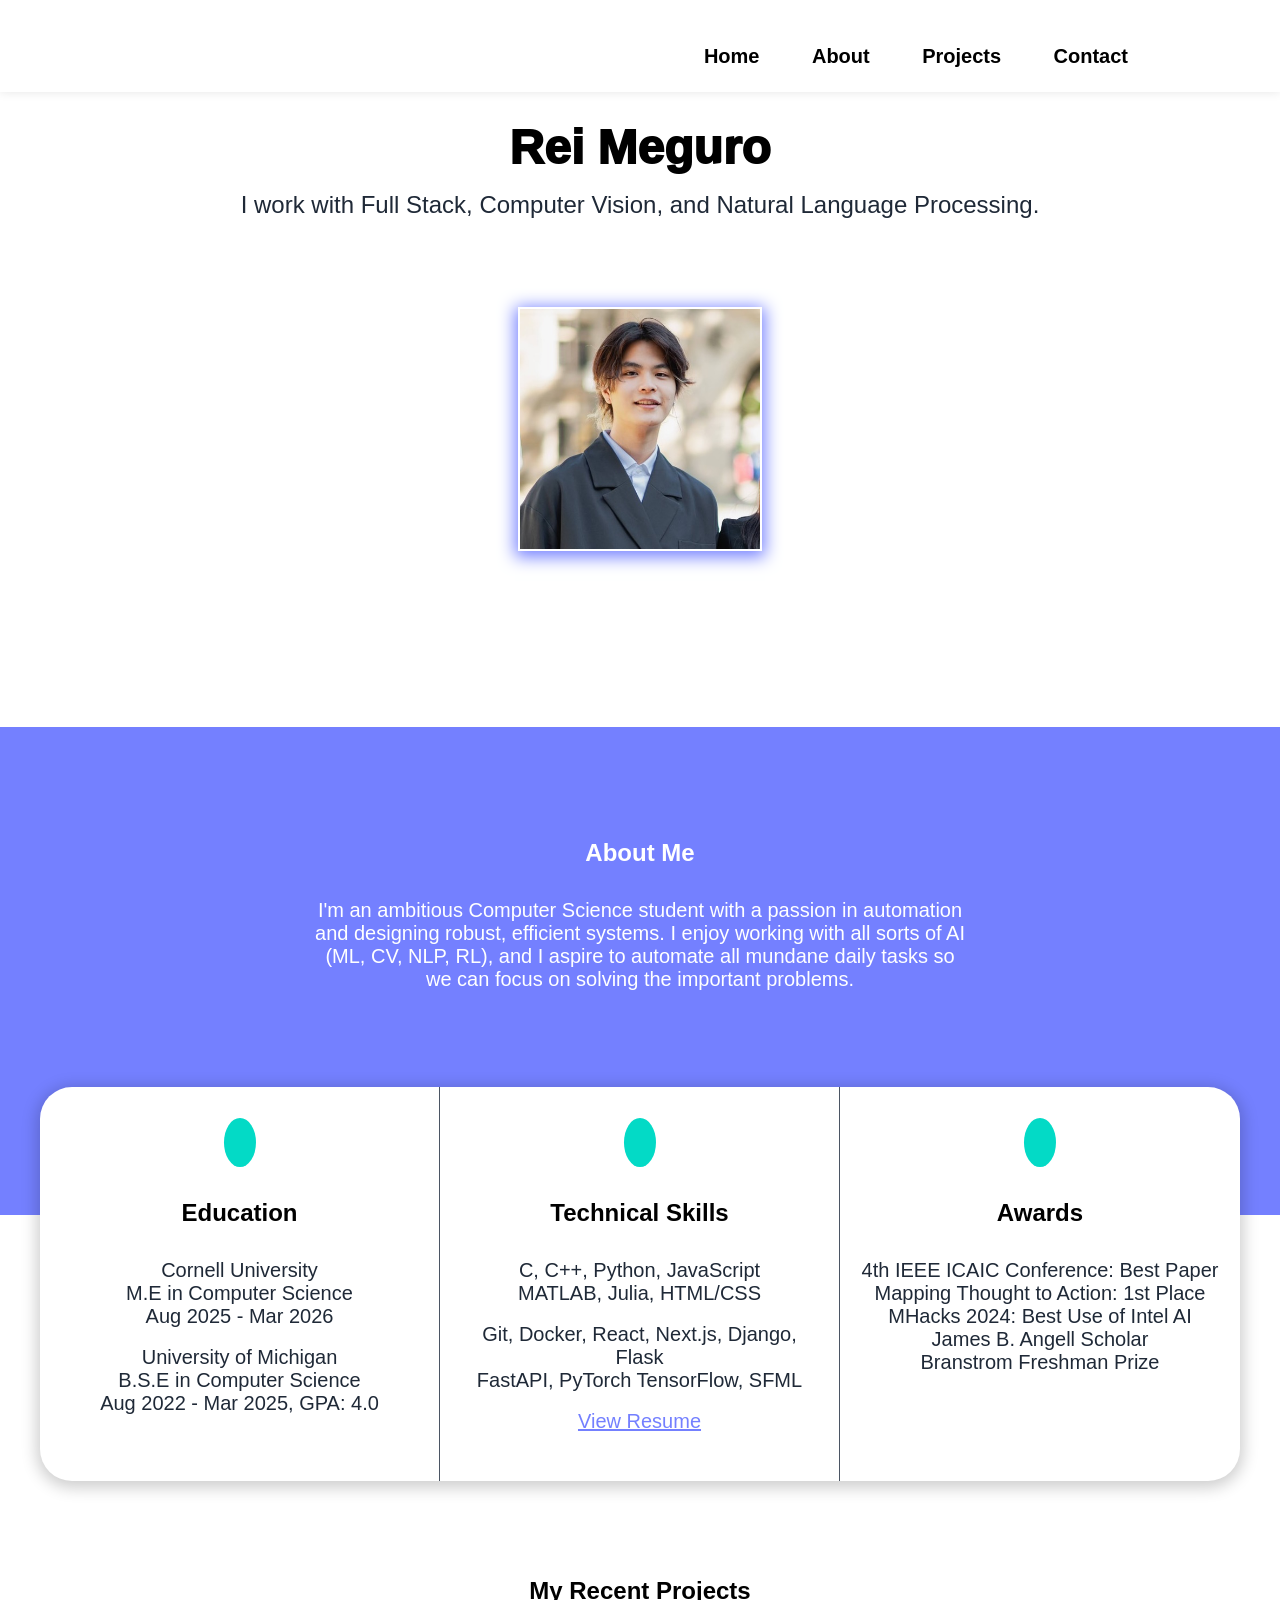
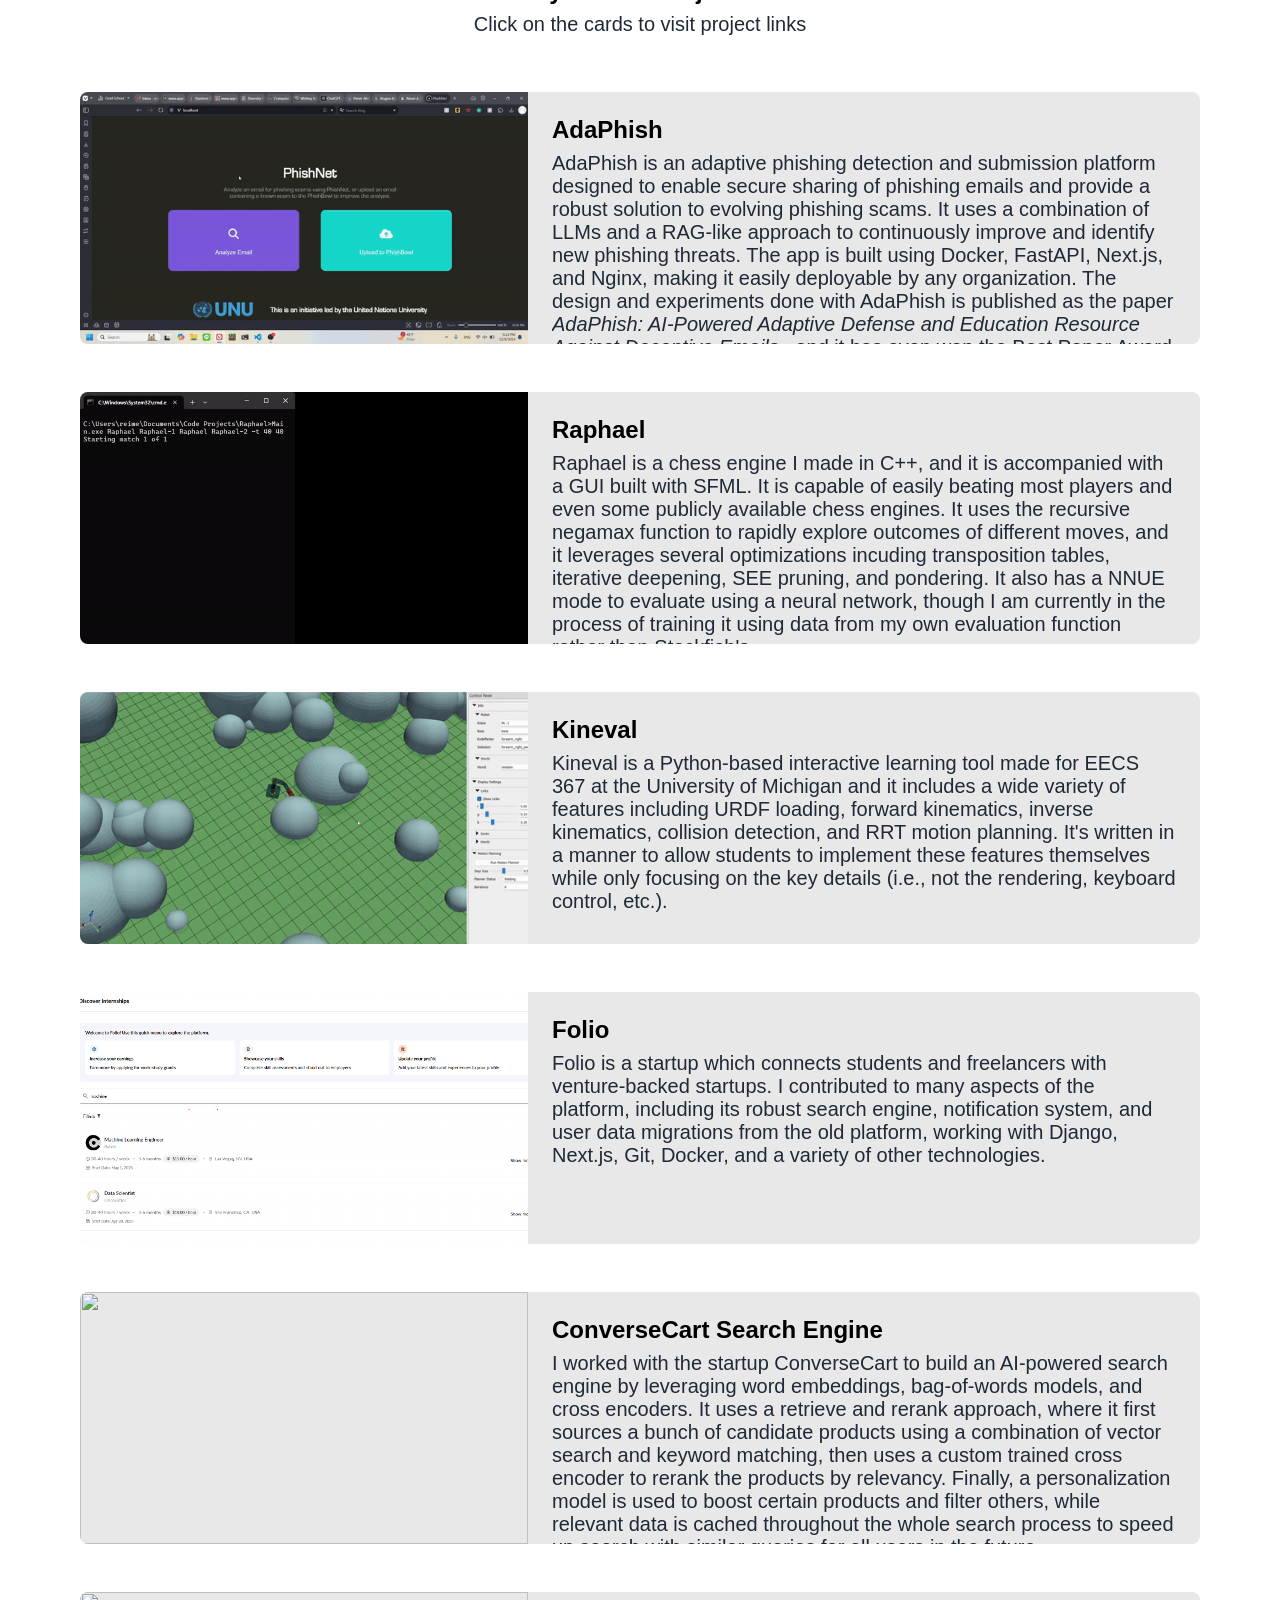
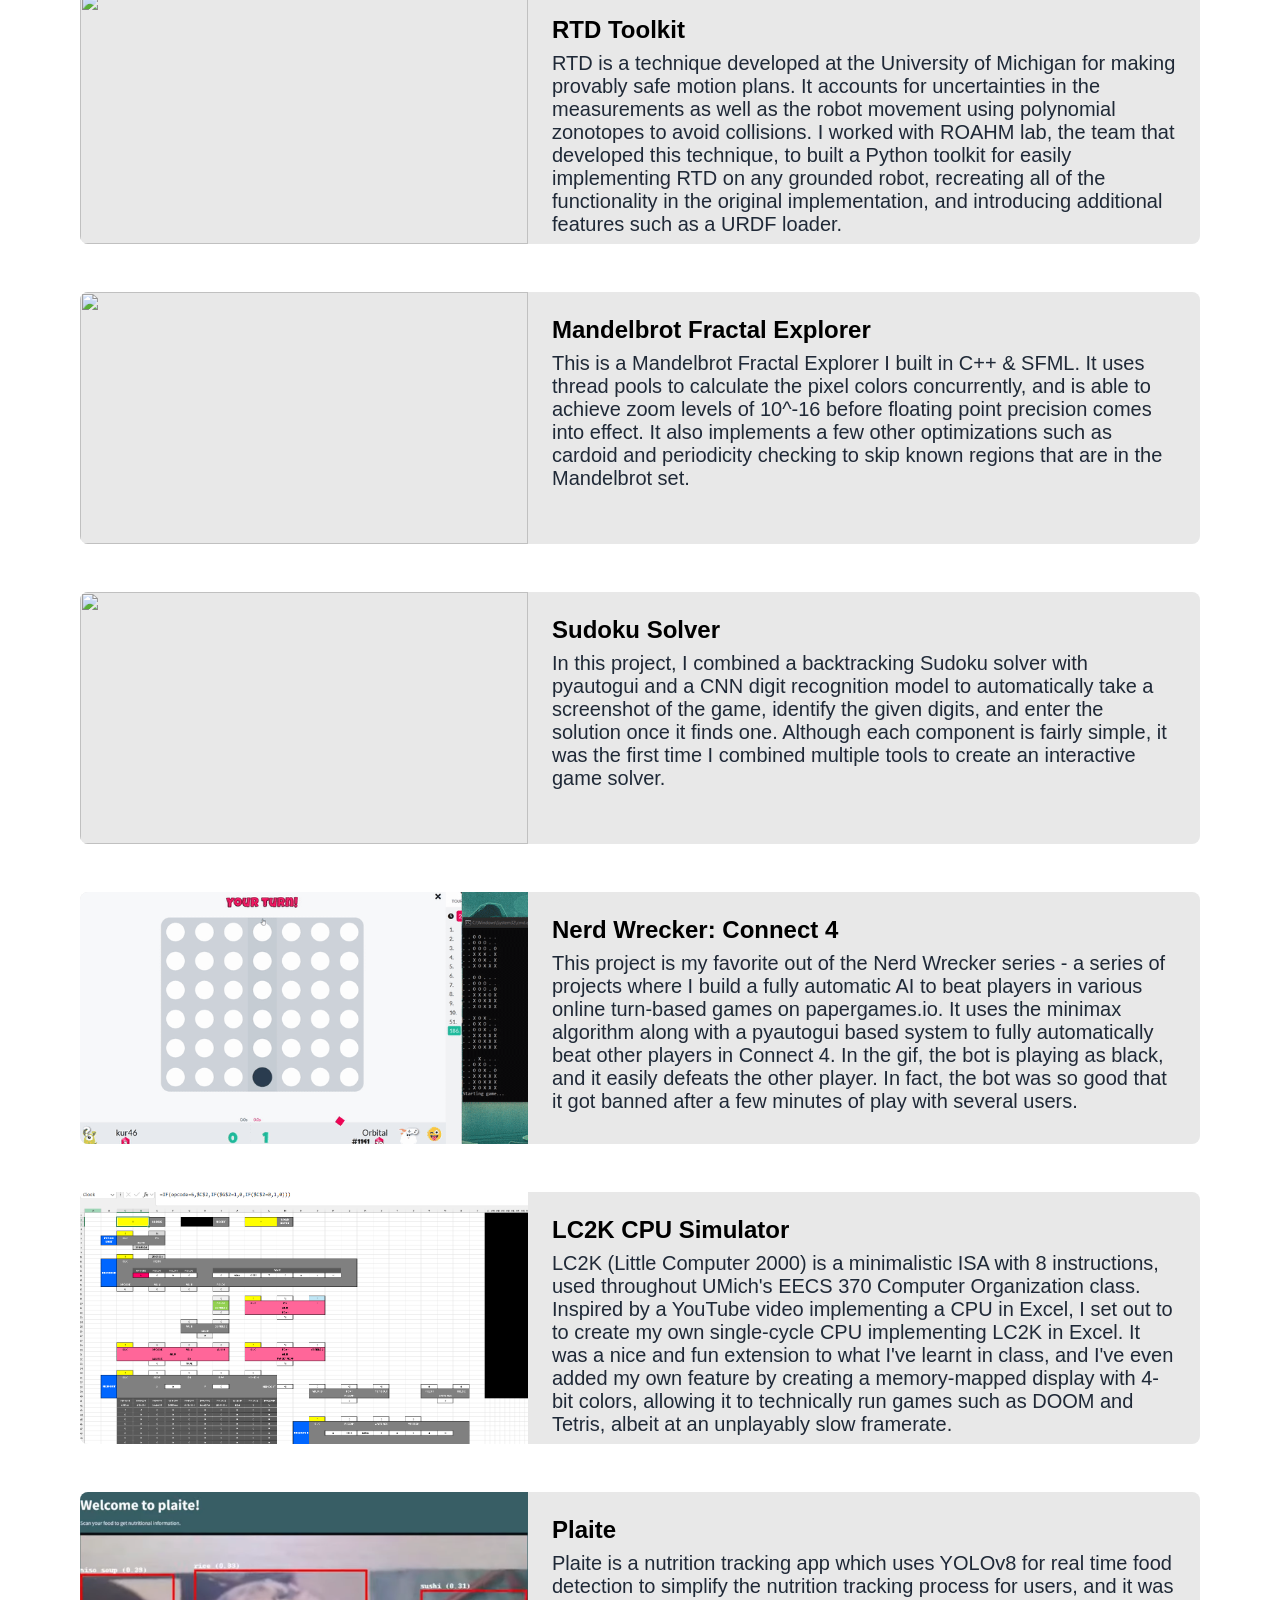
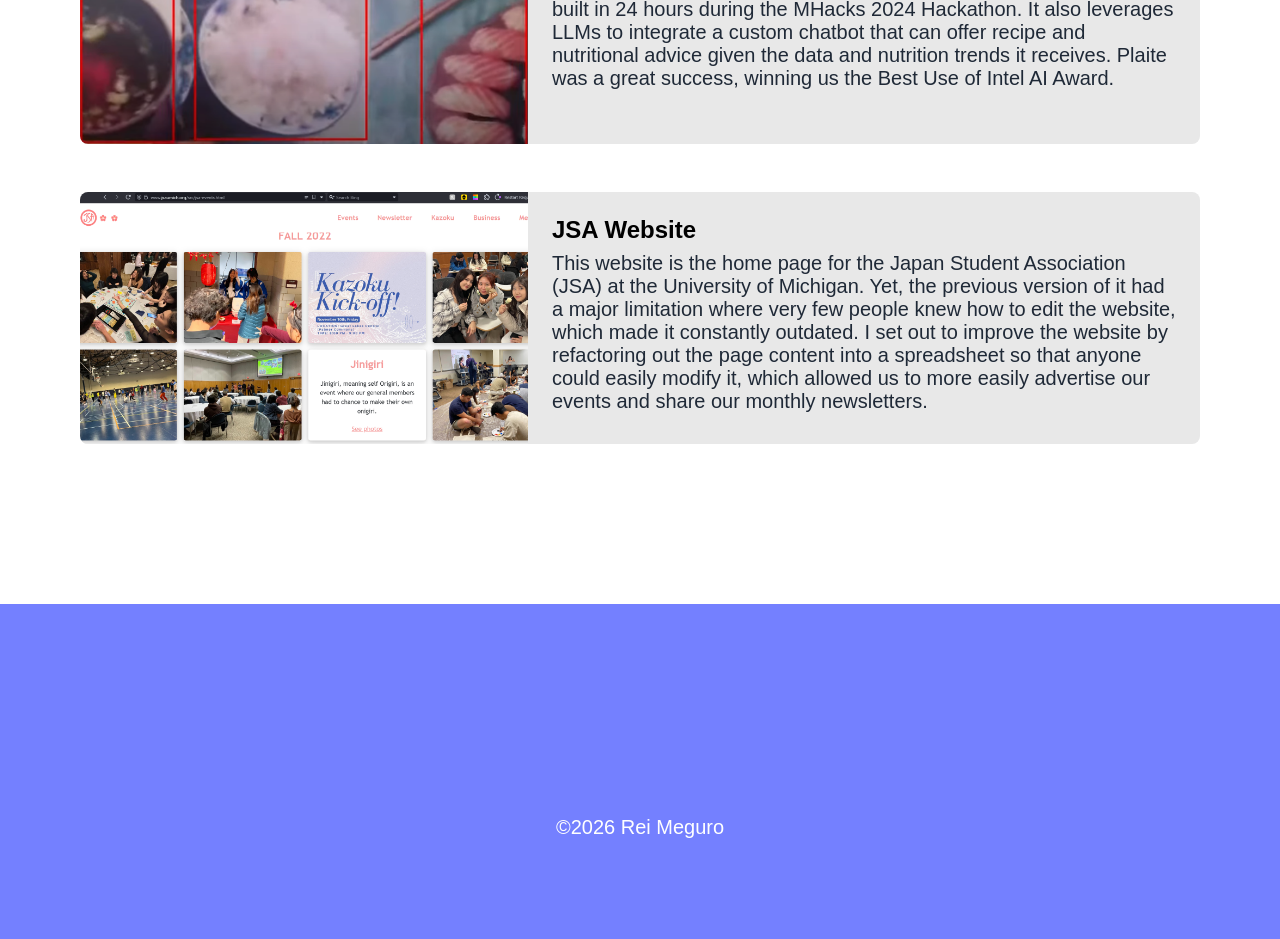
==== index.html @ ffd171a6 "feat: sudoku & connect4" ====
<!DOCTYPE html>
<html>
    <head>
        <title>Rei Meguro</title>
        <link rel="stylesheet" href="index.css" />
        <script src="index.js"></script>
        <script src="https://kit.fontawesome.com/02b877242b.js" crossorigin="anonymous"></script>

        <meta charset="UTF-8" />
        <meta name="author" content="Rei Meguro" />
        <meta name="viewport" content="width=device-width, initial-scale=1.0" />
    </head>

    <body onload="onLoad();">
        <!--Navbar-->
        <nav class="navbar bg-base">
            <!--Light/Dark toggle-->
            <a id="mode-toggle" class="text-size-3 text-strong toggle"><i class="fa-solid"></i></a>
            <!--Mobile only burger-->
            <input type="checkbox" id="burger" class="burger text-size-2" />
            <label for="burger" class="burger"><i class="fa-solid fa-bars text-size-2 text-strong"></i></label>
            <!--Navigation links-->
            <div class="break"></div>
            <div class="navs bg-base">
                <a href="#home" class="text-size-3 text-strong text-weight-3">Home</a>
                <a href="#about" class="text-size-3 text-strong text-weight-3">About</a>
                <a href="#projects" class="text-size-3 text-strong text-weight-3">Projects</a>
                <a href="#contact" class="text-size-3 text-strong text-weight-3">Contact</a>
            </div>
        </nav>

        <!--Top-->
        <section class="top" id="home">
            <p class="text-size-1 text-weight-1 text-strong">Rei Meguro</p>
            <p class="text-size-2 text-base">
                I work with Full Stack, Computer Vision, and Natural Language Processing.
            </p>
            <img class="prof-img" src="./images/profile.jpg" />
        </section>

        <!--Description-->
        <section class="desc bg-primary" id="about">
            <!--Description Box-->
            <div class="desc-box">
                <p class="fadein text-size-2 text-weight-2 text-white">About Me</p>
                <p class="fadein text-size-3 text-white">
                    I'm an ambitious Computer Science student with a passion in automation and designing robust,
                    efficient systems. I enjoy working with all sorts of AI (ML, CV, NLP, RL), and I aspire to automate
                    all mundane daily tasks so we can focus on solving the important problems.
                </p>
            </div>
        </section>

        <!--Overview-->
        <section class="overview">
            <!--Overview Box-->
            <div class="overview-box bg-base">
                <!--Education-->
                <div class="overview-section">
                    <i class="fa-solid fa-graduation-cap icon text-black"></i>
                    <p class="fadein text-size-2 text-weight-2 text-strong">Education</p>

                    <p class="fadein text-size-3 text-base">Cornell University</p>
                    <p class="fadein text-size-3 text-base">M.E in Computer Science</p>
                    <p class="fadein text-size-3 text-base">Aug 2025 - Mar 2026</p>
                    <br />

                    <p class="fadein text-size-3 text-base">University of Michigan</p>
                    <p class="fadein text-size-3 text-base">B.S.E in Computer Science</p>
                    <p class="fadein text-size-3 text-base">Aug 2022 - Mar 2025, GPA: 4.0</p>
                </div>
                <!--Technical Skills-->
                <div class="overview-section">
                    <i class="fa-solid fa-code icon text-black"></i>
                    <p class="fadein text-size-2 text-weight-2 text-strong">Technical Skills</p>

                    <p class="fadein text-size-3 text-base">C, C++, Python, JavaScript</p>
                    <p class="fadein text-size-3 text-base">MATLAB, Julia, HTML/CSS</p>
                    <br />

                    <p class="fadein text-size-3 text-base">Git, Docker, React, Next.js, Django, Flask</p>
                    <p class="fadein text-size-3 text-base">FastAPI, PyTorch TensorFlow, SFML</p>
                    <br />

                    <a
                        class="fadein text-size-3 text-primary"
                        href="https://drive.google.com/file/d/1p47pE7m2erPPB6gB4FLqeXYVdaX50MSI/view?usp=sharing"
                        target="_blank"
                        >View Resume</a
                    >
                </div>
                <!--Experiences-->
                <div class="overview-section">
                    <i class="fa-solid fa-award icon text-black"></i>
                    <p class="fadein text-size-2 text-weight-2 text-strong">Awards</p>

                    <p class="fadein text-size-3 text-base">4th IEEE ICAIC Conference: Best Paper</p>
                    <p class="fadein text-size-3 text-base">Mapping Thought to Action: 1st Place</p>
                    <p class="fadein text-size-3 text-base">MHacks 2024: Best Use of Intel AI</p>
                    <p class="fadein text-size-3 text-base">James B. Angell Scholar</p>
                    <p class="fadein text-size-3 text-base">Branstrom Freshman Prize</p>
                </div>
            </div>
        </section>

        <!--Projects-->
        <section class="projects" id="projects">
            <p class="fadein text-size-2 text-weight-2 text-strong">My Recent Projects</p>
            <p class="fadein text-size-3 text-base">Click on the cards to visit project links</p>

            <!--Project Cards-->
            <div class="cards">
                <!--AdaPhish-->
                <a class="card" href="https://github.com/Orbital-Web/PhishBowl" target="_blank">
                    <img class="card-img" src="./images/UNU.gif" />
                    <div class="card-text">
                        <p class="text-size-2 text-weight-2 text-strong">AdaPhish</p>
                        <p class="text-size-3 text-base">
                            AdaPhish is an adaptive phishing detection and submission platform designed to enable secure
                            sharing of phishing emails and provide a robust solution to evolving phishing scams. It uses
                            a combination of LLMs and a RAG-like approach to continuously improve and identify new
                            phishing threats. The app is built using Docker, FastAPI, Next.js, and Nginx, making it
                            easily deployable by any organization. The design and experiments done with AdaPhish is
                            published as the paper
                            <i>AdaPhish: AI-Powered Adaptive Defense and Education Resource Against Deceptive Emails </i
                            >, and it has even won the Best Paper Award at the 4th IEEE ICAIC Conference.
                        </p>
                    </div>
                </a>

                <!--Raphael-->
                <a class="card" href="https://github.com/Orbital-Web/Raphael" target="_blank">
                    <img class="card-img" src="./images/Raphael.gif" />
                    <div class="card-text">
                        <p class="text-size-2 text-weight-2 text-strong">Raphael</p>
                        <p class="text-size-3 text-base">
                            Raphael is a chess engine I made in C++, and it is accompanied with a GUI built with SFML.
                            It is capable of easily beating most players and even some publicly available chess engines.
                            It uses the recursive negamax function to rapidly explore outcomes of different moves, and
                            it leverages several optimizations incuding transposition tables, iterative deepening, SEE
                            pruning, and pondering. It also has a NNUE mode to evaluate using a neural network, though I
                            am currently in the process of training it using data from my own evaluation function rather
                            than Stockfish's.
                        </p>
                    </div>
                </a>

                <!--Kineval-->
                <a class="card" href="https://github.com/Orbital-Web/autorob" target="_blank">
                    <img class="card-img" src="./images/Kineval.gif" />
                    <div class="card-text">
                        <p class="text-size-2 text-weight-2 text-strong">Kineval</p>
                        <p class="text-size-3 text-base">
                            Kineval is a Python-based interactive learning tool made for EECS 367 at the University of
                            Michigan and it includes a wide variety of features including URDF loading, forward
                            kinematics, inverse kinematics, collision detection, and RRT motion planning. It's written
                            in a manner to allow students to implement these features themselves while only focusing on
                            the key details (i.e., not the rendering, keyboard control, etc.).
                        </p>
                    </div>
                </a>

                <!--Folio-->
                <a class="card" href="https://www.folio.works" target="_blank">
                    <img class="card-img" src="./images/Folio.png" />
                    <div class="card-text">
                        <p class="text-size-2 text-weight-2 text-strong">Folio</p>
                        <p class="text-size-3 text-base">
                            Folio is a startup which connects students and freelancers with venture-backed startups. I
                            contributed to many aspects of the platform, including its robust search engine,
                            notification system, and user data migrations from the old platform, working with Django,
                            Next.js, Git, Docker, and a variety of other technologies.
                        </p>
                    </div>
                </a>

                <!--ConverseCart-->
                <a class="card" href="https://convosearch.com" target="_blank">
                    <img class="card-img" src="./images/Converse-Cart.gif" />
                    <div class="card-text">
                        <p class="text-size-2 text-weight-2 text-strong">ConverseCart Search Engine</p>
                        <p class="text-size-3 text-base">
                            I worked with the startup ConverseCart to build an AI-powered search engine by leveraging
                            word embeddings, bag-of-words models, and cross encoders. It uses a retrieve and rerank
                            approach, where it first sources a bunch of candidate products using a combination of vector
                            search and keyword matching, then uses a custom trained cross encoder to rerank the products
                            by relevancy. Finally, a personalization model is used to boost certain products and filter
                            others, while relevant data is cached throughout the whole search process to speed up search
                            with similar queries for all users in the future.
                        </p>
                    </div>
                </a>

                <!--RTD-->
                <a class="card" href="https://github.com/roahmlab/rtd-code-python" target="_blank">
                    <img class="card-img" src="./images/rtd.gif" />
                    <div class="card-text">
                        <p class="text-size-2 text-weight-2 text-strong">RTD Toolkit</p>
                        <p class="text-size-3 text-base">
                            RTD is a technique developed at the University of Michigan for making provably safe motion
                            plans. It accounts for uncertainties in the measurements as well as the robot movement using
                            polynomial zonotopes to avoid collisions. I worked with ROAHM lab, the team that developed
                            this technique, to built a Python toolkit for easily implementing RTD on any grounded robot,
                            recreating all of the functionality in the original implementation, and introducing
                            additional features such as a URDF loader.
                        </p>
                    </div>
                </a>

                <!--TODO: OwlViT -->
                <!--TODO: OS projects -->
                <!--TODO: FaceRec -->

                <!--Mandelbrot-->
                <a class="card" href="https://github.com/Orbital-Web/MandelbrotExplorer" target="_blank">
                    <img class="card-img" src="./images/Mandelbrot.gif" />
                    <div class="card-text">
                        <p class="text-size-2 text-weight-2 text-strong">Mandelbrot Fractal Explorer</p>
                        <p class="text-size-3 text-base">
                            This is a Mandelbrot Fractal Explorer I built in C++ & SFML. It uses thread pools to
                            calculate the pixel colors concurrently, and is able to achieve zoom levels of 10^-16 before
                            floating point precision comes into effect. It also implements a few other optimizations
                            such as cardoid and periodicity checking to skip known regions that are in the Mandelbrot
                            set.
                        </p>
                    </div>
                </a>

                <!--Sudoku-->
                <div class="card" href="" target="_blank">
                    <img class="card-img" src="./images/sudoku.gif" />
                    <div class="card-text">
                        <p class="text-size-2 text-weight-2 text-strong">Sudoku Solver</p>
                        <p class="text-size-3 text-base">
                            In this project, I combined a backtracking Sudoku solver with pyautogui and a CNN digit
                            recognition model to automatically take a screenshot of the game, identify the given digits,
                            and enter the solution once it finds one. Although each component is fairly simple, it was
                            the first time I combined multiple tools to create an interactive game solver.
                        </p>
                    </div>
                </div>

                <!--Connect4-->
                <div class="card" href="" target="_blank">
                    <img class="card-img" src="./images/connect4.gif" />
                    <div class="card-text">
                        <p class="text-size-2 text-weight-2 text-strong">Nerd Wrecker: Connect 4</p>
                        <p class="text-size-3 text-base">
                            This project is my favorite out of the Nerd Wrecker series - a series of projects where I
                            build a fully automatic AI to beat players in various online turn-based games on
                            papergames.io. It uses the minimax algorithm along with a pyautogui based system to fully
                            automatically beat other players in Connect 4. In the gif, the bot is playing as black, and
                            it easily defeats the other player. In fact, the bot was so good that it got banned after a
                            few minutes of play with several users.
                        </p>
                    </div>
                </div>

                <!--LC2K-->
                <div class="card" href="" target="_blank">
                    <img class="card-img" src="./images/LC2K.png" />
                    <div class="card-text">
                        <p class="text-size-2 text-weight-2 text-strong">LC2K CPU Simulator</p>
                        <p class="text-size-3 text-base">
                            LC2K (Little Computer 2000) is a minimalistic ISA with 8 instructions, used throughout
                            UMich's EECS 370 Computer Organization class. Inspired by a YouTube video implementing a CPU
                            in Excel, I set out to to create my own single-cycle CPU implementing LC2K in Excel. It was
                            a nice and fun extension to what I've learnt in class, and I've even added my own feature by
                            creating a memory-mapped display with 4-bit colors, allowing it to technically run games
                            such as DOOM and Tetris, albeit at an unplayably slow framerate.
                        </p>
                    </div>
                </div>

                <!--plaite-->
                <a class="card" href="https://devpost.com/software/plaite" target="_blank">
                    <img class="card-img" src="./images/plaite.png" />
                    <div class="card-text">
                        <p class="text-size-2 text-weight-2 text-strong">Plaite</p>
                        <p class="text-size-3 text-base">
                            Plaite is a nutrition tracking app which uses YOLOv8 for real time food detection to
                            simplify the nutrition tracking process for users, and it was built in 24 hours during the
                            MHacks 2024 Hackathon. It also leverages LLMs to integrate a custom chatbot that can offer
                            recipe and nutritional advice given the data and nutrition trends it receives. Plaite was a
                            great success, winning us the Best Use of Intel AI Award.
                        </p>
                    </div>
                </a>

                <!--JSA-->
                <a class="card" href="https://www.jsaumich.org/src/index.html" target="_blank">
                    <img class="card-img" src="./images/JSA.png" />
                    <div class="card-text">
                        <p class="text-size-2 text-weight-2 text-strong">JSA Website</p>
                        <p class="text-size-3 text-base">
                            This website is the home page for the Japan Student Association (JSA) at the University of
                            Michigan. Yet, the previous version of it had a major limitation where very few people knew
                            how to edit the website, which made it constantly outdated. I set out to improve the website
                            by refactoring out the page content into a spreadsheet so that anyone could easily modify
                            it, which allowed us to more easily advertise our events and share our monthly newsletters.
                        </p>
                    </div>
                </a>
            </div>
        </section>

        <!--Footer-->
        <section class="footer bg-primary" id="contact">
            <div class="contacts">
                <a href="mailto:rmeguro@umich.edu"><i class="fa-solid fa-square-envelope text-white"></i></a>
                <a href="https://github.com/Orbital-Web" target="_blank"
                    ><i class="fa-brands fa-square-github text-white"></i
                ></a>
                <a href="https://www.linkedin.com/in/rei-meguro/" target="_blank"
                    ><i class="fa-brands fa-linkedin text-white"></i
                ></a>
            </div>
            <p class="text-size-3 text-white" id="copyright">Copyright © Rei Meguro</p>
        </section>
    </body>
</html>
---- index.css ----
html {
    scroll-behavior: smooth;
}

/* Default to preferred color scheme or dark */
body {
    --primary: #7480FF;
    --secondary: #03DAC6;

    --base: #1D232A;
    --base-alt: #191E24;

    --elem-strong: #fff;
    --elem: #A6ADBB;
    --elem-weak: #4B5563;
}
@media (prefers-color-scheme: light) {
    body {
        --base: #fff;
        --base-alt: #E8E8E8;

        --elem-strong: #000;
        --elem: #1F2937;
        --elem-weak: #4B5563;
    }
}
/* JavaScript toggle override */
body[data-theme='dark'] {
    --base: #1D232A !important;
    --base-alt: #191E24 !important;

    --elem-strong: #fff !important;
    --elem: #A6ADBB !important;
    --elem-weak: #4B5563 !important;
}
body[data-theme='light'] {
    --base: #fff !important;
    --base-alt: #E8E8E8 !important;

    --elem-strong: #000 !important;
    --elem: #1F2937 !important;
    --elem-weak: #4B5563 !important;
}
body {
    margin: 0;
    background-color: var(--base);
    font-family: "eurostile", sans-serif;
}

::-webkit-scrollbar {width: 10px;}
::-webkit-scrollbar-track {background-color: var(--base-alt);}
::-webkit-scrollbar-thumb {background-color: #555;}
::-webkit-scrollbar-thumb:hover {background-color: #444;}



/* ----------------------------------- Templates ----------------------------------- */
.bg-base {background-color: var(--base);}
.bg-alt {background-color: var(--base-alt);}
.bg-primary {background-color: var(--primary);}
.bg-secondary {background-color: var(--secondary);}

.text-primary {color: var(--primary);}
.text-secondary {color: var(--secondary);}

.text-strong {color: var(--elem-strong);}
.text-base {color: var(--elem);}
.text-weak {color: var(--elem-weak);}

.text-white {color: #fff;}
.text-black {color: #000;}

.text-size-1 {font-size: 3.0rem;}
.text-size-2 {font-size: 1.5rem;}
.text-size-3 {font-size: 1.25rem;}
@media (max-aspect-ratio: 5/4) {
    /* Mobile */
    .text-size-1 {font-size: 2rem !important;}
    .text-size-2 {font-size: 1.25rem !important;}
    .text-size-3 {font-size: 1rem !important;}
}

.text-weight-1 {font-weight: 1000;}
.text-weight-2 {font-weight: 800;}
.text-weight-3 {font-weight: 600;}

@keyframes fade {
    from {opacity: 0;}
}
.fadein {
    animation: fade linear both !important;
    animation-timeline: view() !important;
    animation-range: 0vh 10vh !important;
}



/* ----------------------------------- Section Specific ----------------------------------- */
/* Navibar */
nav.navbar {
    display: flex;
    position: fixed;
    flex-flow: row nowrap;
    justify-content: flex-end;
    align-items: center;
    gap: 2rem;
    z-index: 5;
    inset: 0;
    box-shadow: 0 0 10px rgba(0, 0, 0, 0.1);
    padding: 2.25rem 0 1rem 0;
    width: 100vw;
    height: 2.5rem;
}
nav.navbar a.toggle {
    margin: 0 auto 0 8rem;
    border-radius: 0.5rem;
    padding: 0.5rem 0;
    width: calc(1rem + 1em);  /* perfectly square padding */
    text-align: center;
}
@keyframes toggle {
    from {
        transform: rotate(90deg);
        opacity: 0;
    }
}
nav.navbar a.toggle svg.fa-moon,
nav.navbar a.toggle svg.fa-sun {
    animation: toggle 0.1s ease-in 1;
}
nav.navbar input.burger,
nav.navbar label.burger {
    display: none;
}
nav.navbar .navs {
    margin-right: 8rem;
    user-select: none;
}
nav.navbar label.burger,
nav.navbar .navs a {
    cursor: pointer;
    border-radius: 0.5rem;
    padding: 0.5rem 1.5rem;
    text-decoration: none;
}
nav.navbar label.burger:hover,
nav.navbar .navs a:hover,
nav.navbar a.toggle:hover {
    transition: background 0.5s;
    background-color: var(--primary);
}
@media (max-aspect-ratio: 5/4) {
    /* Mobile */
    nav.navbar {
        flex-flow: row nowrap !important;
        justify-content: flex-start !important;
        align-items: flex-end !important;
        gap: 1.25rem !important;
    }
    nav.navbar a.toggle {
        display: inline !important;
        margin-left: 4rem;
    }
    nav.navbar label.burger {
        display: inline !important;
        margin-right: 2rem;
    }
    nav.navbar .navs {
        display: none;
        position: fixed;
        margin-right: 0rem !important;
        inset: 5rem 0.6rem auto auto;
        width: 8rem;
        overflow: hidden;
    }
    nav.navbar .navs a {
        width: 100%;
        text-align: center;
    }
    nav.navbar input.burger:checked ~ .navs {
        display: flex !important;
        flex-flow: column nowrap;
        justify-content: flex-start;
        align-items: center;
        border: 1px solid var(--elem-strong);
        border-radius: 1rem;
        background-color: var(--base);
    }
}


/* Top */
section.top {
    display: flex;
    flex-flow: column nowrap;
    justify-content: center;
    align-items: center;
    padding: 7rem 0 11rem 0;
    text-align: center;
}
@media (max-aspect-ratio: 5/4) {
    /* Mobile */
    section.top {
        padding: 7rem 0 8rem 0 !important;
    }
}
section.top p {
    margin: 0.5rem;
}

/* Top: Image */
section.top .prof-img {
    animation: wiggle 12s ease-in-out infinite;
    margin-top: 5rem;
    box-shadow: 0 0.2rem 1rem 0.2rem var(--primary);
    border: 2px solid #fff;
    width: 15rem;
    height: 15rem;
    object-fit: cover;
}
@keyframes wiggle {
    0%, 100% {border-radius: 70% 60% 50% 40% / 50% 70% 30% 70%;}
    33%      {border-radius: 60% 40% 30% 70% / 60% 30% 70% 40%;}
    66%      {border-radius: 30% 60% 70% 40% / 50% 60% 30% 60%;}
}


/* Description */
section.desc {
    display: flex;
    flex-flow: column nowrap;
    justify-content: flex-start;
    align-items: center;
}

/* Description: Box */
section.desc .desc-box {
    padding: 5rem 0 12rem 0;
    width: 45rem;
    text-align: center;
}
@media (max-aspect-ratio: 5/4) {
    /* Mobile */
    section.desc .desc-box {
        padding: 2rem 0 9rem 0;
        width: 25rem !important;
    }
}
section.desc .desc-box p {
    margin: 2rem;
}


/* Overview */
section.overview {
    display: flex;
    flex-flow: column nowrap;
    justify-content: flex-start;
    align-items: center;
    margin: -8rem 0 6rem 0;
}

/* Overview: Box */
section.overview .overview-box {
    display: grid;
    grid-template-columns: repeat(3, 1fr);
    justify-content: center;
    align-items: stretch;
    box-shadow: 0 0.2rem 1rem 0.2rem rgba(0,0,0,0.2);
    border-radius: 2rem;
    width: 75rem;
}
@media (max-aspect-ratio: 5/4) {
    /* Mobile */
    section.overview .overview-box {
        grid-template-rows: repeat(3, 1fr) !important;
        grid-template-columns: none !important;
        width: 22rem !important;
    }
}

/*Overview: Sections */
section.overview .overview-box .overview-section {
    border-right: 1px solid var(--elem-weak);
    padding: 2rem 1rem 3rem 1rem;
    text-align: center;
}
@media (max-aspect-ratio: 5/4) {
    /* Mobile */
    section.overview .overview-box .overview-section {
        border-right: none !important;
        border-bottom: 1px solid var(--elem-weak);
    }
}
section.overview .overview-box .overview-section:last-of-type {
    border: none !important;
}
section.overview .overview-box .overview-section .icon {
    margin-top: 1rem;
    border-radius: 50%;
    background-color: var(--secondary);
    padding: 1rem;
    width: 3rem;
    height: 3rem;
    line-height: 3rem;
    text-align: center;
}
section.overview .overview-box .overview-section .text-strong {
    margin: 2rem 0;
}
section.overview .overview-box .overview-section *:not(.text-strong) {
    margin: 0rem 0;
}


/* Projects */
section.projects {
    margin-bottom: 5rem;
    text-align: center;
}
section.projects p {
    margin: 0.5rem 0;
}

/* Projects: Cards */
section.projects .cards {
    display: flex;
    flex-flow: column nowrap;
    justify-content: flex-start;
    align-items: center;
    gap: 3rem;
    padding: 3rem 0 5rem 0;
}

/* Projects: Card */
section.projects .cards .card {
    display: grid;
    grid-template-columns: 40% 60%;
    border-radius: 0.5rem;
    background-color: var(--base-alt);
    width: 70rem;
    height: 15.75rem;
    overflow: hidden;
    text-decoration: none;
}
section.projects .cards a.card:hover {
    filter: brightness(90%);  /* only show hover effects if the card has a link */
}
@keyframes scale {
    0%, 100% {scale: 1;}
    30%, 70% {scale: 1.05;}
}
section.projects .cards .card {
    animation: scale linear both;
    animation-timeline: view();
    animation-range: 30vh 100vh;
}
section.projects .cards .card img.card-img {
    place-self: center center;
    width: 100%;
    height: 100%;
    overflow: hidden;
    object-fit: cover;
}
section.projects .cards .card div.card-text {
    place-self: start start;
    margin: 1.5rem;
    overflow: hidden;
    text-align: left;
}
section.projects .cards .card div.card-text p {
    margin: 0 0 0.5rem 0;
}

/* Projects: Card, Mobile/Small Screen */
@media (max-aspect-ratio: 5/4) {
    /* Mobile */
    section.projects .cards .card {
        display: flex !important;
        flex-flow: column nowrap;
        width: 20rem !important;
        height: auto !important;
    }
    section.projects .cards .card img.card-img {
        width: 20rem !important;
        height: 11.25rem !important;
    }
}


/* Footer */
section.footer {
    display: flex;
    flex-flow: column nowrap;
    justify-content: flex-end;
    align-items: center;
    padding: 10rem 0 5rem 0;
}
section.footer .contacts {
    display: flex;
    flex-flow: row nowrap;
    justify-content: center;
    align-items: center;
    gap: 5rem;
    margin: 1rem 0;
}
section.footer .contacts a {
    font-size: 2.5rem;
    text-decoration: none;
}
section.footer .contacts a:hover {
    scale: 1.1;
    transition: scale 0.1s ease-out;
}
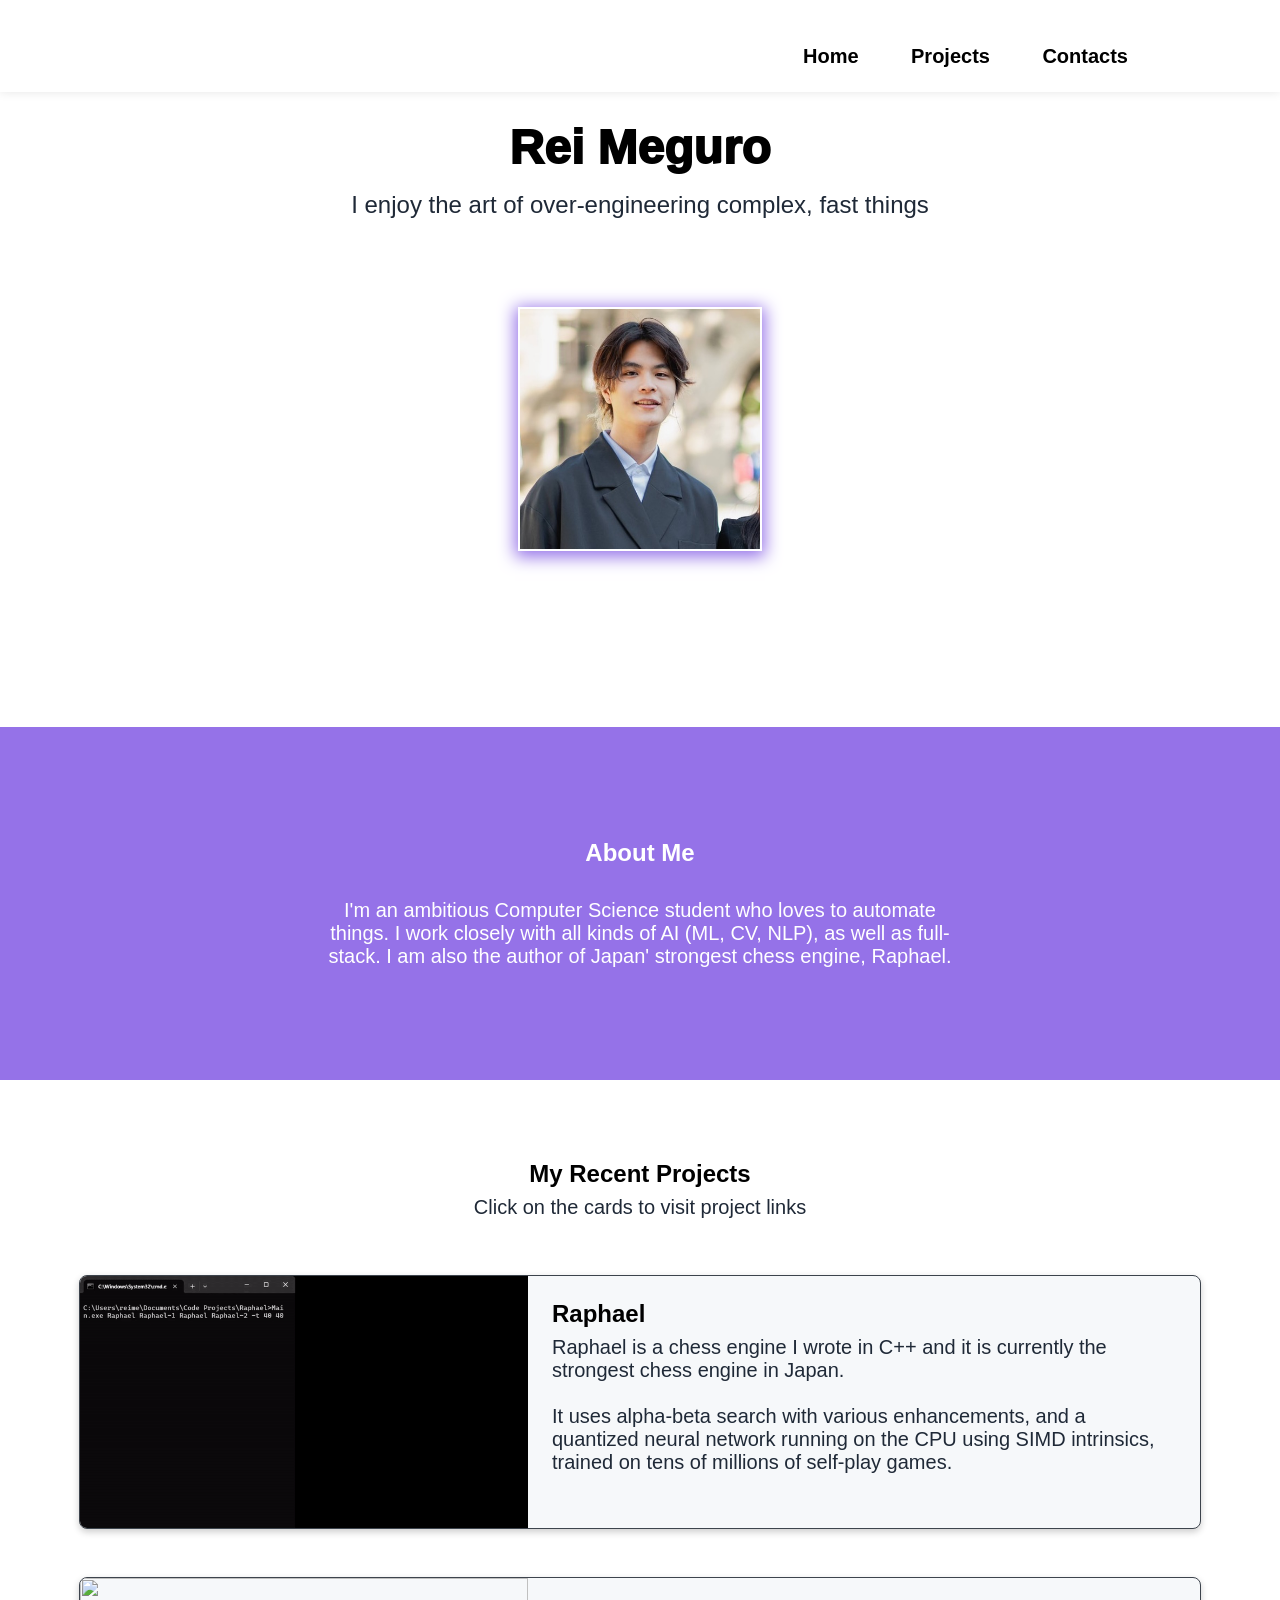
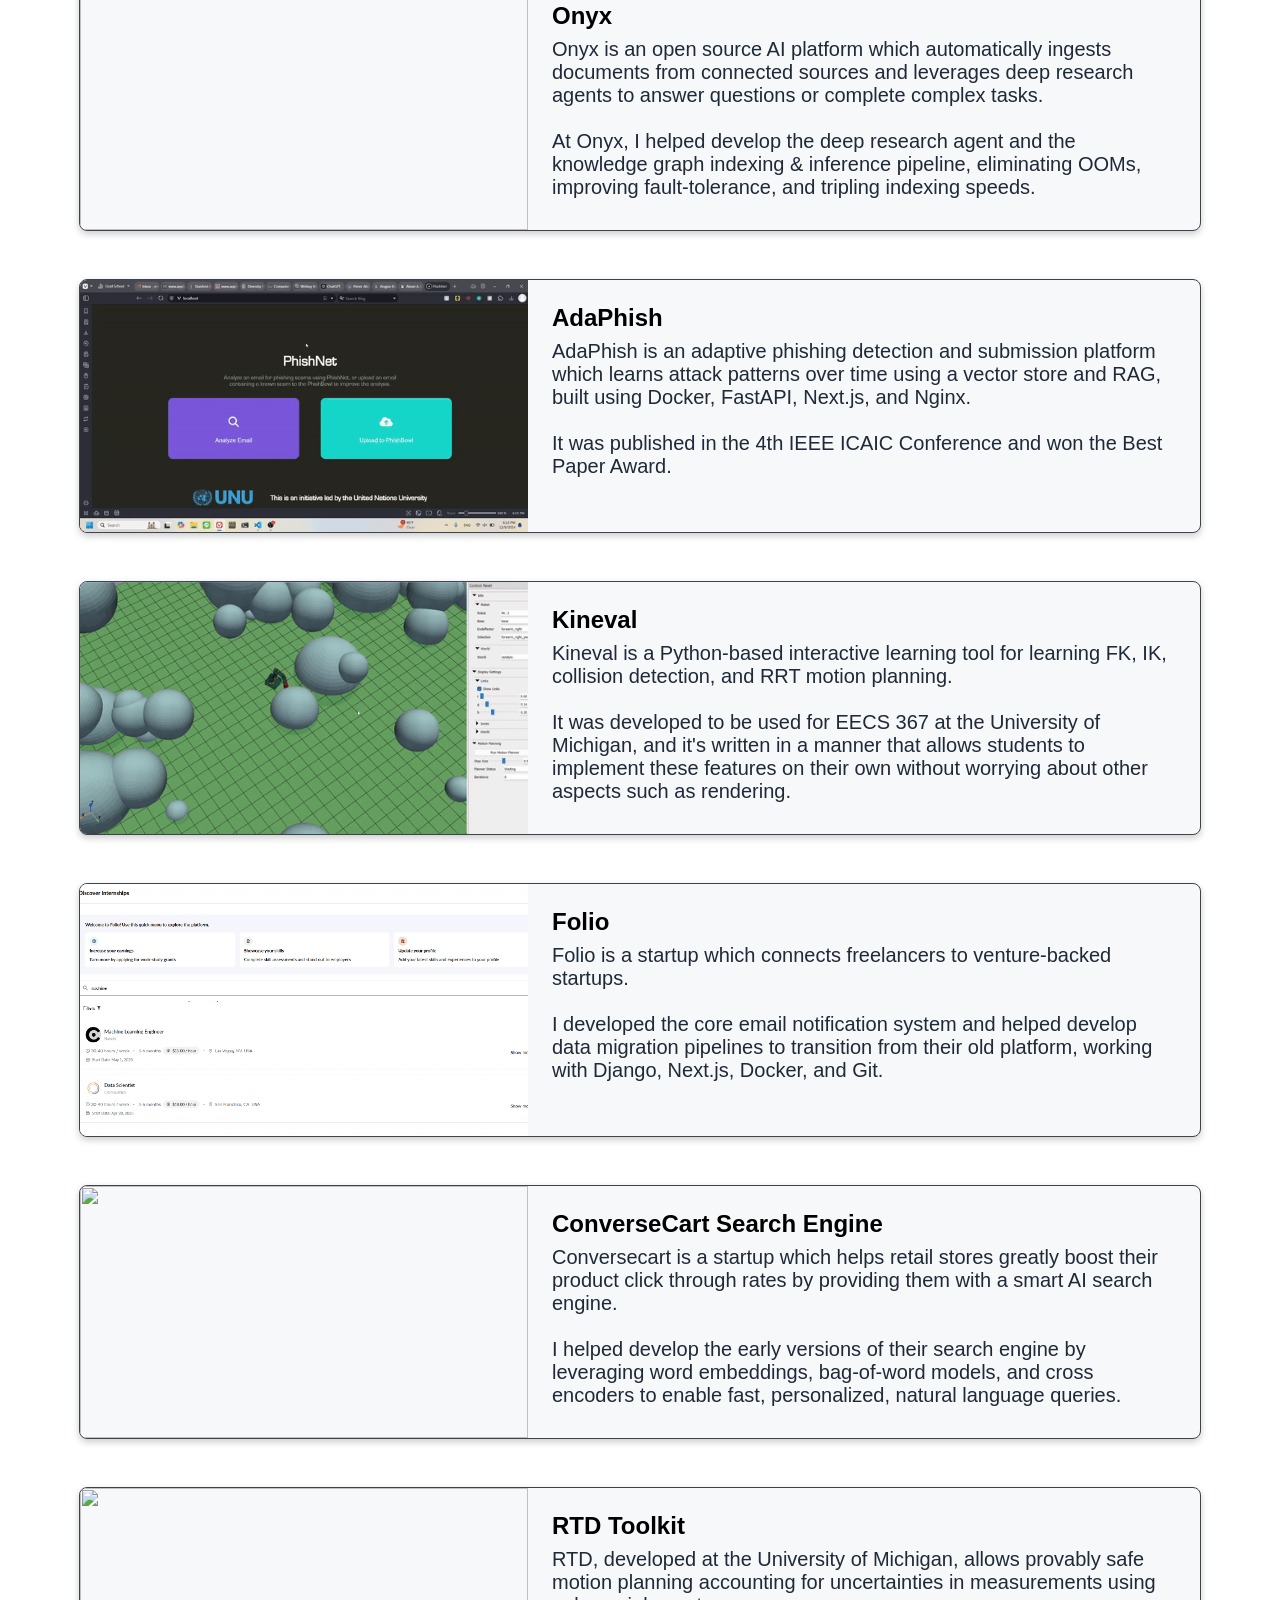
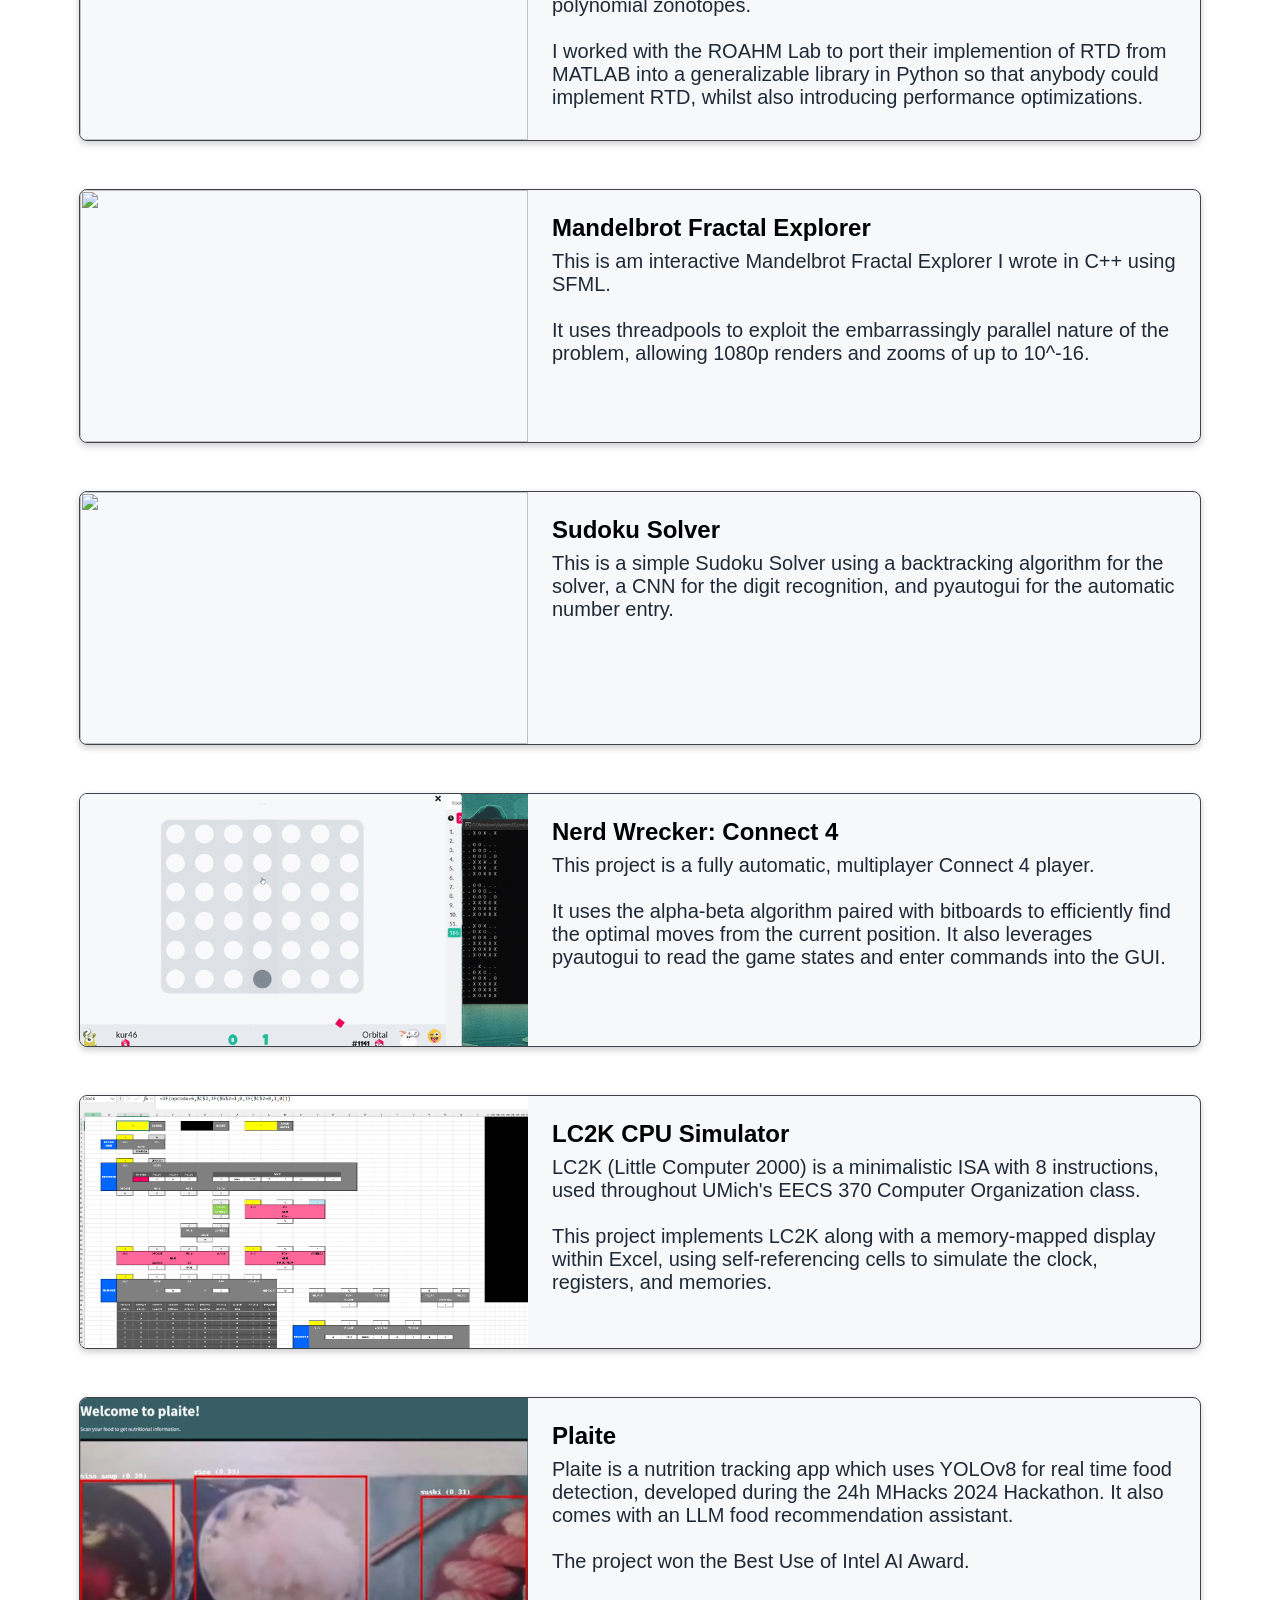
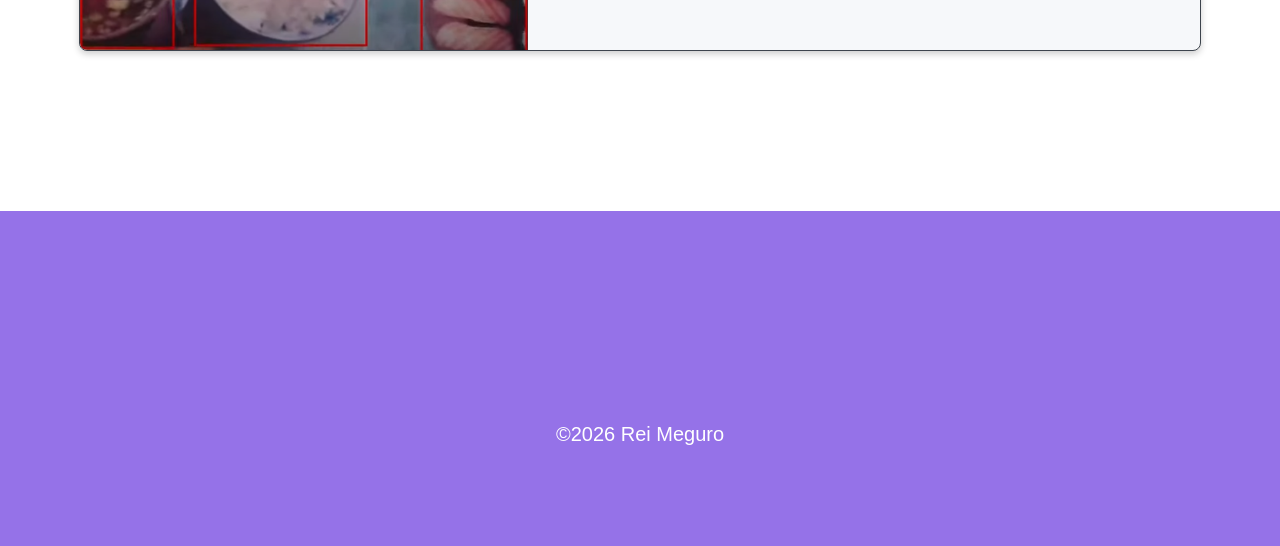
==== commit bce38fc4: "updated website" ====
--- a/index.html
+++ b/index.html
@@ -1,31 +1,45 @@
-<!DOCTYPE html>
+<!doctype html>
 <html>
     <head>
         <title>Rei Meguro</title>
         <link rel="stylesheet" href="index.css" />
         <script src="index.js"></script>
-        <script src="https://kit.fontawesome.com/02b877242b.js" crossorigin="anonymous"></script>
+        <script
+            src="https://kit.fontawesome.com/02b877242b.js"
+            crossorigin="anonymous"
+        ></script>
 
         <meta charset="UTF-8" />
         <meta name="author" content="Rei Meguro" />
         <meta name="viewport" content="width=device-width, initial-scale=1.0" />
     </head>
 
-    <body onload="onLoad();">
+    <body onload="onLoad()">
         <!--Navbar-->
         <nav class="navbar bg-base">
             <!--Light/Dark toggle-->
-            <a id="mode-toggle" class="text-size-3 text-strong toggle"><i class="fa-solid"></i></a>
+            <a id="mode-toggle" class="text-size-3 text-strong toggle"
+                ><i class="fa-solid"></i
+            ></a>
             <!--Mobile only burger-->
             <input type="checkbox" id="burger" class="burger text-size-2" />
-            <label for="burger" class="burger"><i class="fa-solid fa-bars text-size-2 text-strong"></i></label>
+            <label for="burger" class="burger"
+                ><i class="fa-solid fa-bars text-size-2 text-strong"></i
+            ></label>
             <!--Navigation links-->
             <div class="break"></div>
             <div class="navs bg-base">
-                <a href="#home" class="text-size-3 text-strong text-weight-3">Home</a>
-                <a href="#about" class="text-size-3 text-strong text-weight-3">About</a>
-                <a href="#projects" class="text-size-3 text-strong text-weight-3">Projects</a>
-                <a href="#contact" class="text-size-3 text-strong text-weight-3">Contact</a>
+                <a href="#home" class="text-size-3 text-strong text-weight-3"
+                    >Home</a
+                >
+                <a
+                    href="#projects"
+                    class="text-size-3 text-strong text-weight-3"
+                    >Projects</a
+                >
+                <a href="#contact" class="text-size-3 text-strong text-weight-3"
+                    >Contacts</a
+                >
             </div>
         </nav>
 
@@ -33,7 +47,7 @@
         <section class="top" id="home">
             <p class="text-size-1 text-weight-1 text-strong">Rei Meguro</p>
             <p class="text-size-2 text-base">
-                I work with Full Stack, Computer Vision, and Natural Language Processing.
+                I enjoy the art of over-engineering complex, fast things
             </p>
             <img class="prof-img" src="./images/profile.jpg" />
         </section>
@@ -42,120 +56,121 @@
         <section class="desc bg-primary" id="about">
             <!--Description Box-->
             <div class="desc-box">
-                <p class="fadein text-size-2 text-weight-2 text-white">About Me</p>
+                <p class="fadein text-size-2 text-weight-2 text-white">
+                    About Me
+                </p>
                 <p class="fadein text-size-3 text-white">
-                    I'm an ambitious Computer Science student with a passion in automation and designing robust,
-                    efficient systems. I enjoy working with all sorts of AI (ML, CV, NLP, RL), and I aspire to automate
-                    all mundane daily tasks so we can focus on solving the important problems.
+                    I'm an ambitious Computer Science student who loves to
+                    automate things. I work closely with all kinds of AI (ML,
+                    CV, NLP), as well as full-stack. I am also the author of
+                    Japan' strongest chess engine, Raphael.
                 </p>
             </div>
         </section>
 
-        <!--Overview-->
-        <section class="overview">
-            <!--Overview Box-->
-            <div class="overview-box bg-base">
-                <!--Education-->
-                <div class="overview-section">
-                    <i class="fa-solid fa-graduation-cap icon text-black"></i>
-                    <p class="fadein text-size-2 text-weight-2 text-strong">Education</p>
-
-                    <p class="fadein text-size-3 text-base">Cornell University</p>
-                    <p class="fadein text-size-3 text-base">M.E in Computer Science</p>
-                    <p class="fadein text-size-3 text-base">Aug 2025 - Mar 2026</p>
-                    <br />
-
-                    <p class="fadein text-size-3 text-base">University of Michigan</p>
-                    <p class="fadein text-size-3 text-base">B.S.E in Computer Science</p>
-                    <p class="fadein text-size-3 text-base">Aug 2022 - Mar 2025, GPA: 4.0</p>
-                </div>
-                <!--Technical Skills-->
-                <div class="overview-section">
-                    <i class="fa-solid fa-code icon text-black"></i>
-                    <p class="fadein text-size-2 text-weight-2 text-strong">Technical Skills</p>
-
-                    <p class="fadein text-size-3 text-base">C, C++, Python, JavaScript</p>
-                    <p class="fadein text-size-3 text-base">MATLAB, Julia, HTML/CSS</p>
-                    <br />
-
-                    <p class="fadein text-size-3 text-base">Git, Docker, React, Next.js, Django, Flask</p>
-                    <p class="fadein text-size-3 text-base">FastAPI, PyTorch TensorFlow, SFML</p>
-                    <br />
-
-                    <a
-                        class="fadein text-size-3 text-primary"
-                        href="https://drive.google.com/file/d/1p47pE7m2erPPB6gB4FLqeXYVdaX50MSI/view?usp=sharing"
-                        target="_blank"
-                        >View Resume</a
-                    >
-                </div>
-                <!--Experiences-->
-                <div class="overview-section">
-                    <i class="fa-solid fa-award icon text-black"></i>
-                    <p class="fadein text-size-2 text-weight-2 text-strong">Awards</p>
-
-                    <p class="fadein text-size-3 text-base">4th IEEE ICAIC Conference: Best Paper</p>
-                    <p class="fadein text-size-3 text-base">Mapping Thought to Action: 1st Place</p>
-                    <p class="fadein text-size-3 text-base">MHacks 2024: Best Use of Intel AI</p>
-                    <p class="fadein text-size-3 text-base">James B. Angell Scholar</p>
-                    <p class="fadein text-size-3 text-base">Branstrom Freshman Prize</p>
-                </div>
-            </div>
-        </section>
-
         <!--Projects-->
         <section class="projects" id="projects">
-            <p class="fadein text-size-2 text-weight-2 text-strong">My Recent Projects</p>
-            <p class="fadein text-size-3 text-base">Click on the cards to visit project links</p>
+            <p class="fadein text-size-2 text-weight-2 text-strong">
+                My Recent Projects
+            </p>
+            <p class="fadein text-size-3 text-base">
+                Click on the cards to visit project links
+            </p>
 
             <!--Project Cards-->
             <div class="cards">
+                <!--Raphael-->
+                <a
+                    class="card"
+                    href="https://github.com/Orbital-Web/Raphael"
+                    target="_blank"
+                >
+                    <img class="card-img" src="./images/Raphael.gif" />
+                    <div class="card-text">
+                        <p class="text-size-2 text-weight-2 text-strong">
+                            Raphael
+                        </p>
+                        <p class="text-size-3 text-base">
+                            Raphael is a chess engine I wrote in C++ and it is
+                            currently the strongest chess engine in Japan.
+                            <br /><br />
+                            It uses alpha-beta search with various enhancements,
+                            and a quantized neural network running on the CPU
+                            using SIMD intrinsics, trained on tens of millions
+                            of self-play games.
+                        </p>
+                    </div>
+                </a>
+
+                <!--Onyx-->
+                <a
+                    class="card"
+                    href="https://github.com/onyx-dot-app/onyx"
+                    target="_blank"
+                >
+                    <img class="card-img" src="./images/Onyx.gif" />
+                    <div class="card-text">
+                        <p class="text-size-2 text-weight-2 text-strong">
+                            Onyx
+                        </p>
+                        <p class="text-size-3 text-base">
+                            Onyx is an open source AI platform which
+                            automatically ingests documents from connected
+                            sources and leverages deep research agents to answer
+                            questions or complete complex tasks.
+                            <br /><br />
+                            At Onyx, I helped develop the deep research agent
+                            and the knowledge graph indexing & inference
+                            pipeline, eliminating OOMs, improving
+                            fault-tolerance, and tripling indexing speeds.
+                        </p>
+                    </div>
+                </a>
+
                 <!--AdaPhish-->
-                <a class="card" href="https://github.com/Orbital-Web/PhishBowl" target="_blank">
+                <a
+                    class="card"
+                    href="https://github.com/Orbital-Web/PhishBowl"
+                    target="_blank"
+                >
                     <img class="card-img" src="./images/UNU.gif" />
                     <div class="card-text">
-                        <p class="text-size-2 text-weight-2 text-strong">AdaPhish</p>
-                        <p class="text-size-3 text-base">
-                            AdaPhish is an adaptive phishing detection and submission platform designed to enable secure
-                            sharing of phishing emails and provide a robust solution to evolving phishing scams. It uses
-                            a combination of LLMs and a RAG-like approach to continuously improve and identify new
-                            phishing threats. The app is built using Docker, FastAPI, Next.js, and Nginx, making it
-                            easily deployable by any organization. The design and experiments done with AdaPhish is
-                            published as the paper
-                            <i>AdaPhish: AI-Powered Adaptive Defense and Education Resource Against Deceptive Emails </i
-                            >, and it has even won the Best Paper Award at the 4th IEEE ICAIC Conference.
-                        </p>
-                    </div>
-                </a>
-
-                <!--Raphael-->
-                <a class="card" href="https://github.com/Orbital-Web/Raphael" target="_blank">
-                    <img class="card-img" src="./images/Raphael.gif" />
-                    <div class="card-text">
-                        <p class="text-size-2 text-weight-2 text-strong">Raphael</p>
-                        <p class="text-size-3 text-base">
-                            Raphael is a chess engine I made in C++, and it is accompanied with a GUI built with SFML.
-                            It is capable of easily beating most players and even some publicly available chess engines.
-                            It uses the recursive negamax function to rapidly explore outcomes of different moves, and
-                            it leverages several optimizations incuding transposition tables, iterative deepening, SEE
-                            pruning, and pondering. It also has a NNUE mode to evaluate using a neural network, though I
-                            am currently in the process of training it using data from my own evaluation function rather
-                            than Stockfish's.
+                        <p class="text-size-2 text-weight-2 text-strong">
+                            AdaPhish
+                        </p>
+                        <p class="text-size-3 text-base">
+                            AdaPhish is an adaptive phishing detection and
+                            submission platform which learns attack patterns
+                            over time using a vector store and RAG, built using
+                            Docker, FastAPI, Next.js, and Nginx.
+                            <br /><br />
+                            It was published in the 4th IEEE ICAIC Conference
+                            and won the Best Paper Award.
                         </p>
                     </div>
                 </a>
 
                 <!--Kineval-->
-                <a class="card" href="https://github.com/Orbital-Web/autorob" target="_blank">
+                <a
+                    class="card"
+                    href="https://github.com/Orbital-Web/autorob"
+                    target="_blank"
+                >
                     <img class="card-img" src="./images/Kineval.gif" />
                     <div class="card-text">
-                        <p class="text-size-2 text-weight-2 text-strong">Kineval</p>
-                        <p class="text-size-3 text-base">
-                            Kineval is a Python-based interactive learning tool made for EECS 367 at the University of
-                            Michigan and it includes a wide variety of features including URDF loading, forward
-                            kinematics, inverse kinematics, collision detection, and RRT motion planning. It's written
-                            in a manner to allow students to implement these features themselves while only focusing on
-                            the key details (i.e., not the rendering, keyboard control, etc.).
+                        <p class="text-size-2 text-weight-2 text-strong">
+                            Kineval
+                        </p>
+                        <p class="text-size-3 text-base">
+                            Kineval is a Python-based interactive learning tool
+                            for learning FK, IK, collision detection, and RRT
+                            motion planning.
+                            <br /><br />
+                            It was developed to be used for EECS 367 at the
+                            University of Michigan, and it's written in a manner
+                            that allows students to implement these features on
+                            their own without worrying about other aspects such
+                            as rendering.
                         </p>
                     </div>
                 </a>
@@ -164,12 +179,17 @@
                 <a class="card" href="https://www.folio.works" target="_blank">
                     <img class="card-img" src="./images/Folio.png" />
                     <div class="card-text">
-                        <p class="text-size-2 text-weight-2 text-strong">Folio</p>
-                        <p class="text-size-3 text-base">
-                            Folio is a startup which connects students and freelancers with venture-backed startups. I
-                            contributed to many aspects of the platform, including its robust search engine,
-                            notification system, and user data migrations from the old platform, working with Django,
-                            Next.js, Git, Docker, and a variety of other technologies.
+                        <p class="text-size-2 text-weight-2 text-strong">
+                            Folio
+                        </p>
+                        <p class="text-size-3 text-base">
+                            Folio is a startup which connects freelancers to
+                            venture-backed startups.
+                            <br /><br />
+                            I developed the core email notification system and
+                            helped develop data migration pipelines to
+                            transition from their old platform, working with
+                            Django, Next.js, Docker, and Git.
                         </p>
                     </div>
                 </a>
@@ -178,50 +198,68 @@
                 <a class="card" href="https://convosearch.com" target="_blank">
                     <img class="card-img" src="./images/Converse-Cart.gif" />
                     <div class="card-text">
-                        <p class="text-size-2 text-weight-2 text-strong">ConverseCart Search Engine</p>
-                        <p class="text-size-3 text-base">
-                            I worked with the startup ConverseCart to build an AI-powered search engine by leveraging
-                            word embeddings, bag-of-words models, and cross encoders. It uses a retrieve and rerank
-                            approach, where it first sources a bunch of candidate products using a combination of vector
-                            search and keyword matching, then uses a custom trained cross encoder to rerank the products
-                            by relevancy. Finally, a personalization model is used to boost certain products and filter
-                            others, while relevant data is cached throughout the whole search process to speed up search
-                            with similar queries for all users in the future.
+                        <p class="text-size-2 text-weight-2 text-strong">
+                            ConverseCart Search Engine
+                        </p>
+                        <p class="text-size-3 text-base">
+                            Conversecart is a startup which helps retail stores
+                            greatly boost their product click through rates by
+                            providing them with a smart AI search engine.
+                            <br /><br />
+                            I helped develop the early versions of their search
+                            engine by leveraging word embeddings, bag-of-word
+                            models, and cross encoders to enable fast,
+                            personalized, natural language queries.
                         </p>
                     </div>
                 </a>
 
                 <!--RTD-->
-                <a class="card" href="https://github.com/roahmlab/rtd-code-python" target="_blank">
+                <a
+                    class="card"
+                    href="https://github.com/roahmlab/rtd-code-python"
+                    target="_blank"
+                >
                     <img class="card-img" src="./images/rtd.gif" />
                     <div class="card-text">
-                        <p class="text-size-2 text-weight-2 text-strong">RTD Toolkit</p>
-                        <p class="text-size-3 text-base">
-                            RTD is a technique developed at the University of Michigan for making provably safe motion
-                            plans. It accounts for uncertainties in the measurements as well as the robot movement using
-                            polynomial zonotopes to avoid collisions. I worked with ROAHM lab, the team that developed
-                            this technique, to built a Python toolkit for easily implementing RTD on any grounded robot,
-                            recreating all of the functionality in the original implementation, and introducing
-                            additional features such as a URDF loader.
-                        </p>
-                    </div>
-                </a>
-
-                <!--TODO: OwlViT -->
+                        <p class="text-size-2 text-weight-2 text-strong">
+                            RTD Toolkit
+                        </p>
+                        <p class="text-size-3 text-base">
+                            RTD, developed at the University of Michigan, allows
+                            provably safe motion planning accounting for
+                            uncertainties in measurements using polynomial
+                            zonotopes.
+                            <br /><br />
+                            I worked with the ROAHM Lab to port their
+                            implemention of RTD from MATLAB into a generalizable
+                            library in Python so that anybody could implement
+                            RTD, whilst also introducing performance
+                            optimizations.
+                        </p>
+                    </div>
+                </a>
+
                 <!--TODO: OS projects -->
-                <!--TODO: FaceRec -->
 
                 <!--Mandelbrot-->
-                <a class="card" href="https://github.com/Orbital-Web/MandelbrotExplorer" target="_blank">
+                <a
+                    class="card"
+                    href="https://github.com/Orbital-Web/MandelbrotExplorer"
+                    target="_blank"
+                >
                     <img class="card-img" src="./images/Mandelbrot.gif" />
                     <div class="card-text">
-                        <p class="text-size-2 text-weight-2 text-strong">Mandelbrot Fractal Explorer</p>
-                        <p class="text-size-3 text-base">
-                            This is a Mandelbrot Fractal Explorer I built in C++ & SFML. It uses thread pools to
-                            calculate the pixel colors concurrently, and is able to achieve zoom levels of 10^-16 before
-                            floating point precision comes into effect. It also implements a few other optimizations
-                            such as cardoid and periodicity checking to skip known regions that are in the Mandelbrot
-                            set.
+                        <p class="text-size-2 text-weight-2 text-strong">
+                            Mandelbrot Fractal Explorer
+                        </p>
+                        <p class="text-size-3 text-base">
+                            This is am interactive Mandelbrot Fractal Explorer I
+                            wrote in C++ using SFML.
+                            <br /><br />
+                            It uses threadpools to exploit the embarrassingly
+                            parallel nature of the problem, allowing 1080p
+                            renders and zooms of up to 10^-16.
                         </p>
                     </div>
                 </a>
@@ -230,12 +268,14 @@
                 <div class="card" href="" target="_blank">
                     <img class="card-img" src="./images/sudoku.gif" />
                     <div class="card-text">
-                        <p class="text-size-2 text-weight-2 text-strong">Sudoku Solver</p>
-                        <p class="text-size-3 text-base">
-                            In this project, I combined a backtracking Sudoku solver with pyautogui and a CNN digit
-                            recognition model to automatically take a screenshot of the game, identify the given digits,
-                            and enter the solution once it finds one. Although each component is fairly simple, it was
-                            the first time I combined multiple tools to create an interactive game solver.
+                        <p class="text-size-2 text-weight-2 text-strong">
+                            Sudoku Solver
+                        </p>
+                        <p class="text-size-3 text-base">
+                            This is a simple Sudoku Solver using a backtracking
+                            algorithm for the solver, a CNN for the digit
+                            recognition, and pyautogui for the automatic number
+                            entry.
                         </p>
                     </div>
                 </div>
@@ -244,14 +284,18 @@
                 <div class="card" href="" target="_blank">
                     <img class="card-img" src="./images/connect4.gif" />
                     <div class="card-text">
-                        <p class="text-size-2 text-weight-2 text-strong">Nerd Wrecker: Connect 4</p>
-                        <p class="text-size-3 text-base">
-                            This project is my favorite out of the Nerd Wrecker series - a series of projects where I
-                            build a fully automatic AI to beat players in various online turn-based games on
-                            papergames.io. It uses the minimax algorithm along with a pyautogui based system to fully
-                            automatically beat other players in Connect 4. In the gif, the bot is playing as black, and
-                            it easily defeats the other player. In fact, the bot was so good that it got banned after a
-                            few minutes of play with several users.
+                        <p class="text-size-2 text-weight-2 text-strong">
+                            Nerd Wrecker: Connect 4
+                        </p>
+                        <p class="text-size-3 text-base">
+                            This project is a fully automatic, multiplayer
+                            Connect 4 player.
+                            <br /><br />
+                            It uses the alpha-beta algorithm paired with
+                            bitboards to efficiently find the optimal moves from
+                            the current position. It also leverages pyautogui to
+                            read the game states and enter commands into the
+                            GUI.
                         </p>
                     </div>
                 </div>
@@ -260,44 +304,40 @@
                 <div class="card" href="" target="_blank">
                     <img class="card-img" src="./images/LC2K.png" />
                     <div class="card-text">
-                        <p class="text-size-2 text-weight-2 text-strong">LC2K CPU Simulator</p>
-                        <p class="text-size-3 text-base">
-                            LC2K (Little Computer 2000) is a minimalistic ISA with 8 instructions, used throughout
-                            UMich's EECS 370 Computer Organization class. Inspired by a YouTube video implementing a CPU
-                            in Excel, I set out to to create my own single-cycle CPU implementing LC2K in Excel. It was
-                            a nice and fun extension to what I've learnt in class, and I've even added my own feature by
-                            creating a memory-mapped display with 4-bit colors, allowing it to technically run games
-                            such as DOOM and Tetris, albeit at an unplayably slow framerate.
+                        <p class="text-size-2 text-weight-2 text-strong">
+                            LC2K CPU Simulator
+                        </p>
+                        <p class="text-size-3 text-base">
+                            LC2K (Little Computer 2000) is a minimalistic ISA
+                            with 8 instructions, used throughout UMich's EECS
+                            370 Computer Organization class.
+                            <br /><br />
+                            This project implements LC2K along with a
+                            memory-mapped display within Excel, using
+                            self-referencing cells to simulate the clock,
+                            registers, and memories.
                         </p>
                     </div>
                 </div>
 
                 <!--plaite-->
-                <a class="card" href="https://devpost.com/software/plaite" target="_blank">
+                <a
+                    class="card"
+                    href="https://devpost.com/software/plaite"
+                    target="_blank"
+                >
                     <img class="card-img" src="./images/plaite.png" />
                     <div class="card-text">
-                        <p class="text-size-2 text-weight-2 text-strong">Plaite</p>
-                        <p class="text-size-3 text-base">
-                            Plaite is a nutrition tracking app which uses YOLOv8 for real time food detection to
-                            simplify the nutrition tracking process for users, and it was built in 24 hours during the
-                            MHacks 2024 Hackathon. It also leverages LLMs to integrate a custom chatbot that can offer
-                            recipe and nutritional advice given the data and nutrition trends it receives. Plaite was a
-                            great success, winning us the Best Use of Intel AI Award.
-                        </p>
-                    </div>
-                </a>
-
-                <!--JSA-->
-                <a class="card" href="https://www.jsaumich.org/src/index.html" target="_blank">
-                    <img class="card-img" src="./images/JSA.png" />
-                    <div class="card-text">
-                        <p class="text-size-2 text-weight-2 text-strong">JSA Website</p>
-                        <p class="text-size-3 text-base">
-                            This website is the home page for the Japan Student Association (JSA) at the University of
-                            Michigan. Yet, the previous version of it had a major limitation where very few people knew
-                            how to edit the website, which made it constantly outdated. I set out to improve the website
-                            by refactoring out the page content into a spreadsheet so that anyone could easily modify
-                            it, which allowed us to more easily advertise our events and share our monthly newsletters.
+                        <p class="text-size-2 text-weight-2 text-strong">
+                            Plaite
+                        </p>
+                        <p class="text-size-3 text-base">
+                            Plaite is a nutrition tracking app which uses YOLOv8
+                            for real time food detection, developed during the
+                            24h MHacks 2024 Hackathon. It also comes with an LLM
+                            food recommendation assistant.
+                            <br /><br />
+                            The project won the Best Use of Intel AI Award.
                         </p>
                     </div>
                 </a>
@@ -307,15 +347,21 @@
         <!--Footer-->
         <section class="footer bg-primary" id="contact">
             <div class="contacts">
-                <a href="mailto:rmeguro@umich.edu"><i class="fa-solid fa-square-envelope text-white"></i></a>
+                <a href="mailto:rmeguro@umich.edu"
+                    ><i class="fa-solid fa-square-envelope text-white"></i
+                ></a>
                 <a href="https://github.com/Orbital-Web" target="_blank"
                     ><i class="fa-brands fa-square-github text-white"></i
                 ></a>
-                <a href="https://www.linkedin.com/in/rei-meguro/" target="_blank"
+                <a
+                    href="https://www.linkedin.com/in/rei-meguro/"
+                    target="_blank"
                     ><i class="fa-brands fa-linkedin text-white"></i
                 ></a>
             </div>
-            <p class="text-size-3 text-white" id="copyright">Copyright © Rei Meguro</p>
+            <p class="text-size-3 text-white" id="copyright">
+                Copyright © Rei Meguro
+            </p>
         </section>
     </body>
 </html>
--- a/index.css
+++ b/index.css
@@ -4,11 +4,11 @@
 
 /* Default to preferred color scheme or dark */
 body {
-    --primary: #7480FF;
+    --primary: #9572E8;
     --secondary: #03DAC6;
 
-    --base: #1D232A;
-    --base-alt: #191E24;
+    --base: #0D1117;
+    --base-alt: #010409;
 
     --elem-strong: #fff;
     --elem: #A6ADBB;
@@ -17,7 +17,7 @@
 @media (prefers-color-scheme: light) {
     body {
         --base: #fff;
-        --base-alt: #E8E8E8;
+        --base-alt: #F6F8FA;
 
         --elem-strong: #000;
         --elem: #1F2937;
@@ -26,8 +26,8 @@
 }
 /* JavaScript toggle override */
 body[data-theme='dark'] {
-    --base: #1D232A !important;
-    --base-alt: #191E24 !important;
+    --base: #0D1117 !important;
+    --base-alt: #010409 !important;
 
     --elem-strong: #fff !important;
     --elem: #A6ADBB !important;
@@ -35,7 +35,7 @@
 }
 body[data-theme='light'] {
     --base: #fff !important;
-    --base-alt: #E8E8E8 !important;
+    --base-alt: #F6F8FA !important;
 
     --elem-strong: #000 !important;
     --elem: #1F2937 !important;
@@ -88,8 +88,8 @@
     from {opacity: 0;}
 }
 .fadein {
+    animation-timeline: view() !important;
     animation: fade linear both !important;
-    animation-timeline: view() !important;
     animation-range: 0vh 10vh !important;
 }
 
@@ -235,7 +235,7 @@
 
 /* Description: Box */
 section.desc .desc-box {
-    padding: 5rem 0 12rem 0;
+    padding: 5rem 0 5rem 0;
     width: 45rem;
     text-align: center;
 }
@@ -251,71 +251,9 @@
 }
 
 
-/* Overview */
-section.overview {
-    display: flex;
-    flex-flow: column nowrap;
-    justify-content: flex-start;
-    align-items: center;
-    margin: -8rem 0 6rem 0;
-}
-
-/* Overview: Box */
-section.overview .overview-box {
-    display: grid;
-    grid-template-columns: repeat(3, 1fr);
-    justify-content: center;
-    align-items: stretch;
-    box-shadow: 0 0.2rem 1rem 0.2rem rgba(0,0,0,0.2);
-    border-radius: 2rem;
-    width: 75rem;
-}
-@media (max-aspect-ratio: 5/4) {
-    /* Mobile */
-    section.overview .overview-box {
-        grid-template-rows: repeat(3, 1fr) !important;
-        grid-template-columns: none !important;
-        width: 22rem !important;
-    }
-}
-
-/*Overview: Sections */
-section.overview .overview-box .overview-section {
-    border-right: 1px solid var(--elem-weak);
-    padding: 2rem 1rem 3rem 1rem;
-    text-align: center;
-}
-@media (max-aspect-ratio: 5/4) {
-    /* Mobile */
-    section.overview .overview-box .overview-section {
-        border-right: none !important;
-        border-bottom: 1px solid var(--elem-weak);
-    }
-}
-section.overview .overview-box .overview-section:last-of-type {
-    border: none !important;
-}
-section.overview .overview-box .overview-section .icon {
-    margin-top: 1rem;
-    border-radius: 50%;
-    background-color: var(--secondary);
-    padding: 1rem;
-    width: 3rem;
-    height: 3rem;
-    line-height: 3rem;
-    text-align: center;
-}
-section.overview .overview-box .overview-section .text-strong {
-    margin: 2rem 0;
-}
-section.overview .overview-box .overview-section *:not(.text-strong) {
-    margin: 0rem 0;
-}
-
-
 /* Projects */
 section.projects {
-    margin-bottom: 5rem;
+    margin: 5rem 0 5rem 0;
     text-align: center;
 }
 section.projects p {
@@ -336,6 +274,8 @@
 section.projects .cards .card {
     display: grid;
     grid-template-columns: 40% 60%;
+    box-shadow: 0 3px 7px rgba(0, 0, 0, 0.2);
+    border: 1px solid #3D444D;
     border-radius: 0.5rem;
     background-color: var(--base-alt);
     width: 70rem;
@@ -351,8 +291,8 @@
     30%, 70% {scale: 1.05;}
 }
 section.projects .cards .card {
+    animation-timeline: view();
     animation: scale linear both;
-    animation-timeline: view();
     animation-range: 30vh 100vh;
 }
 section.projects .cards .card img.card-img {
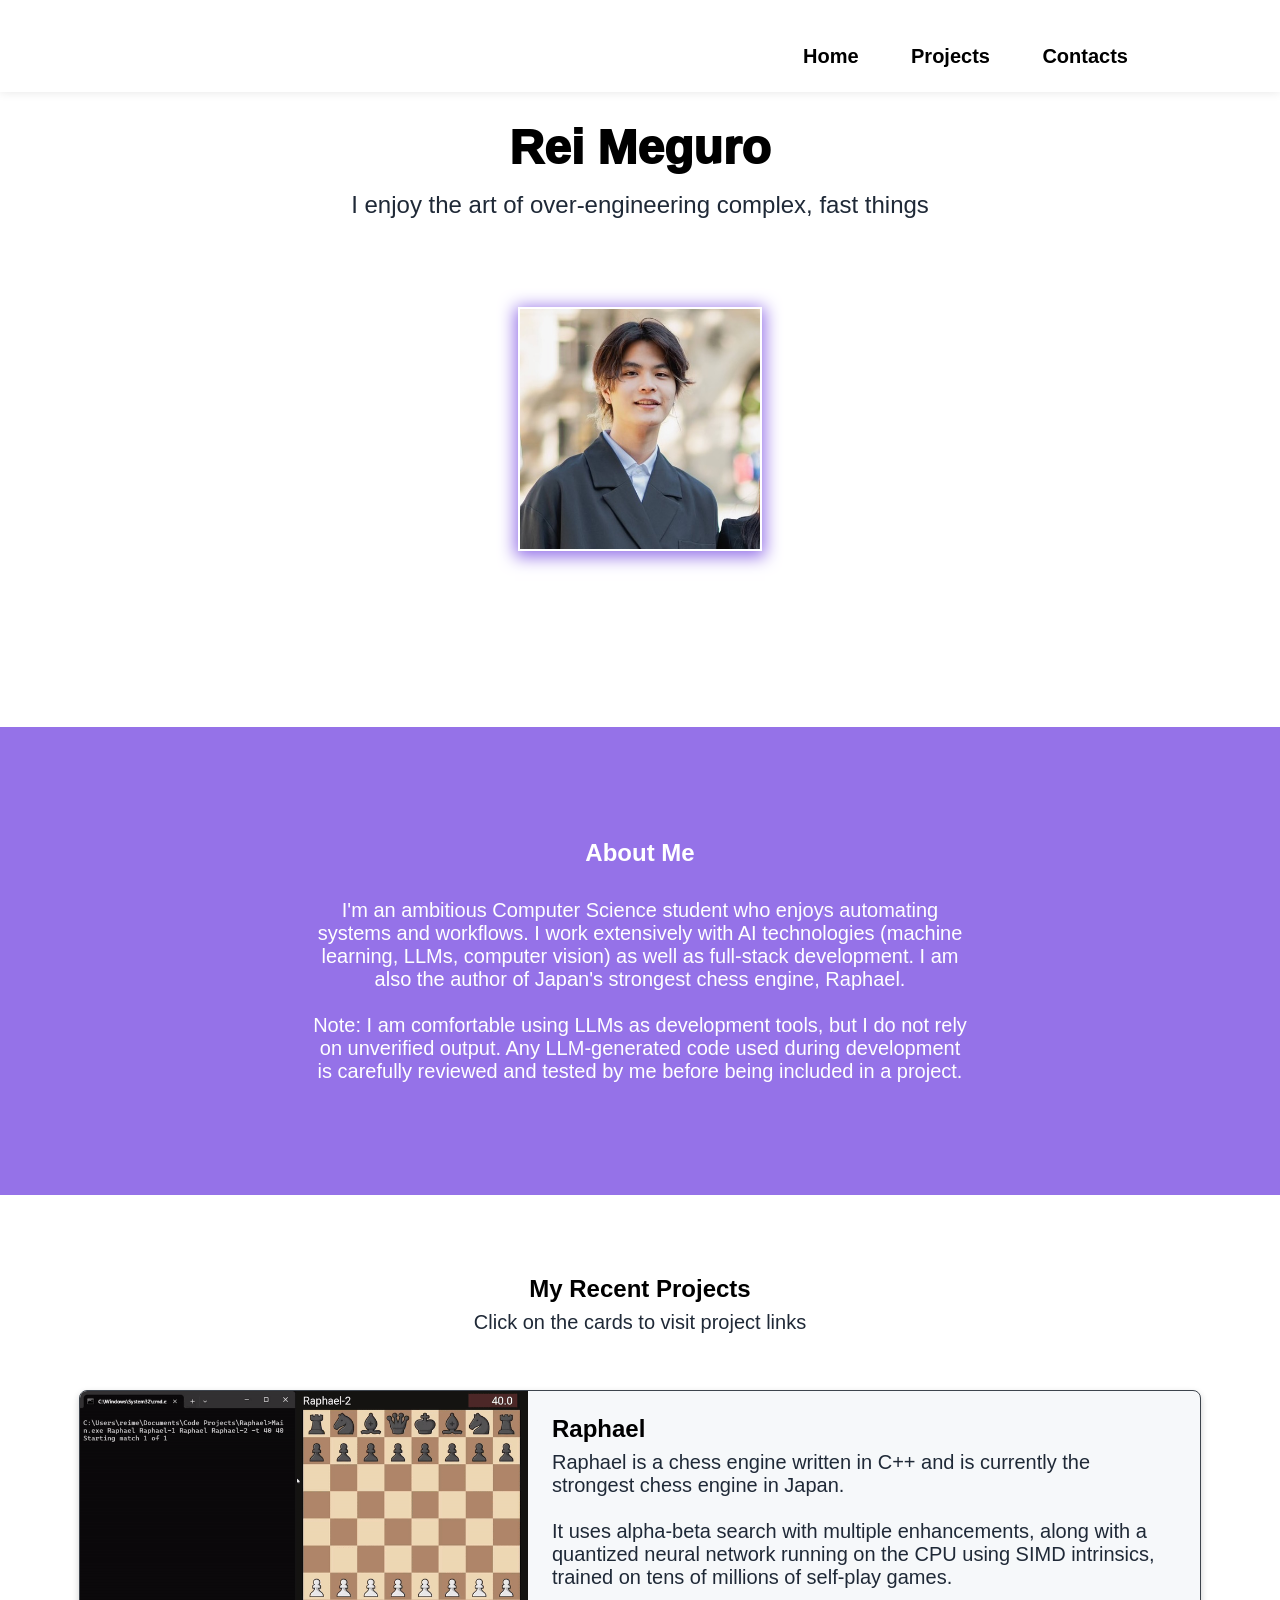
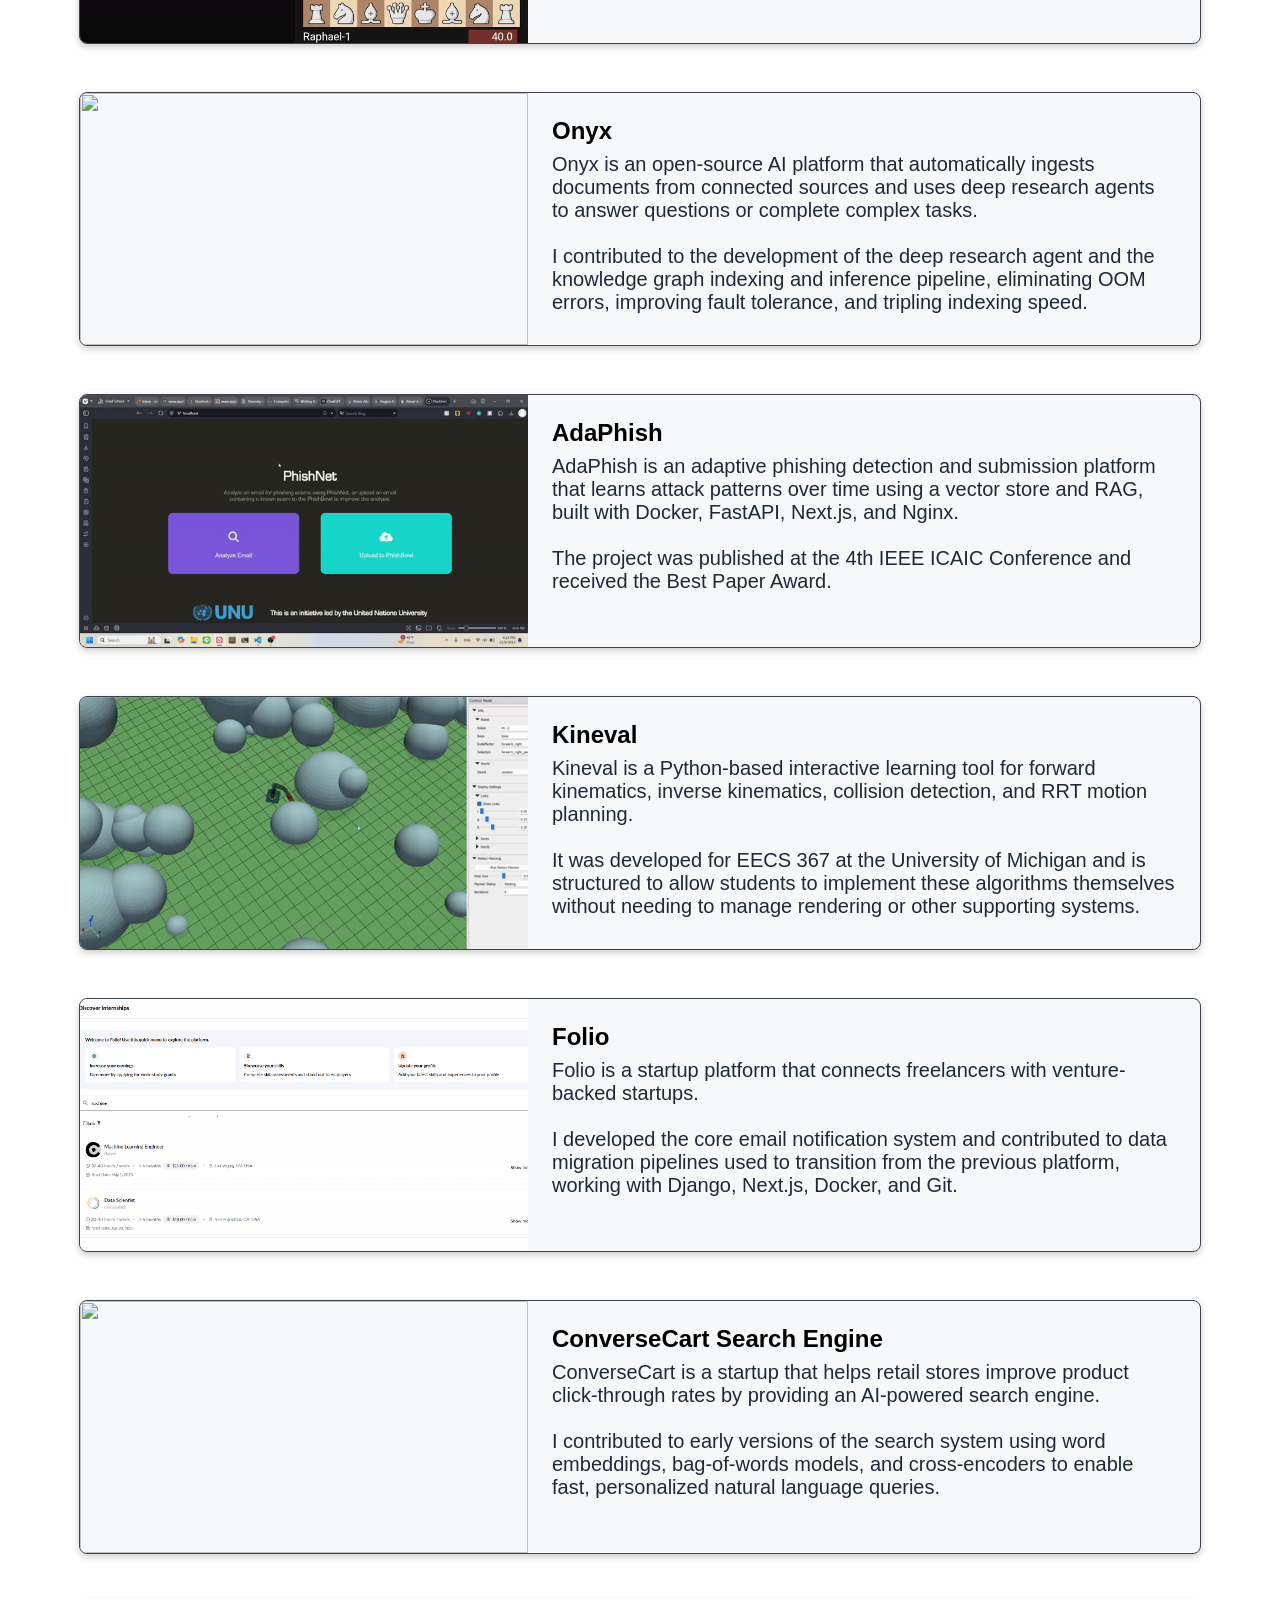
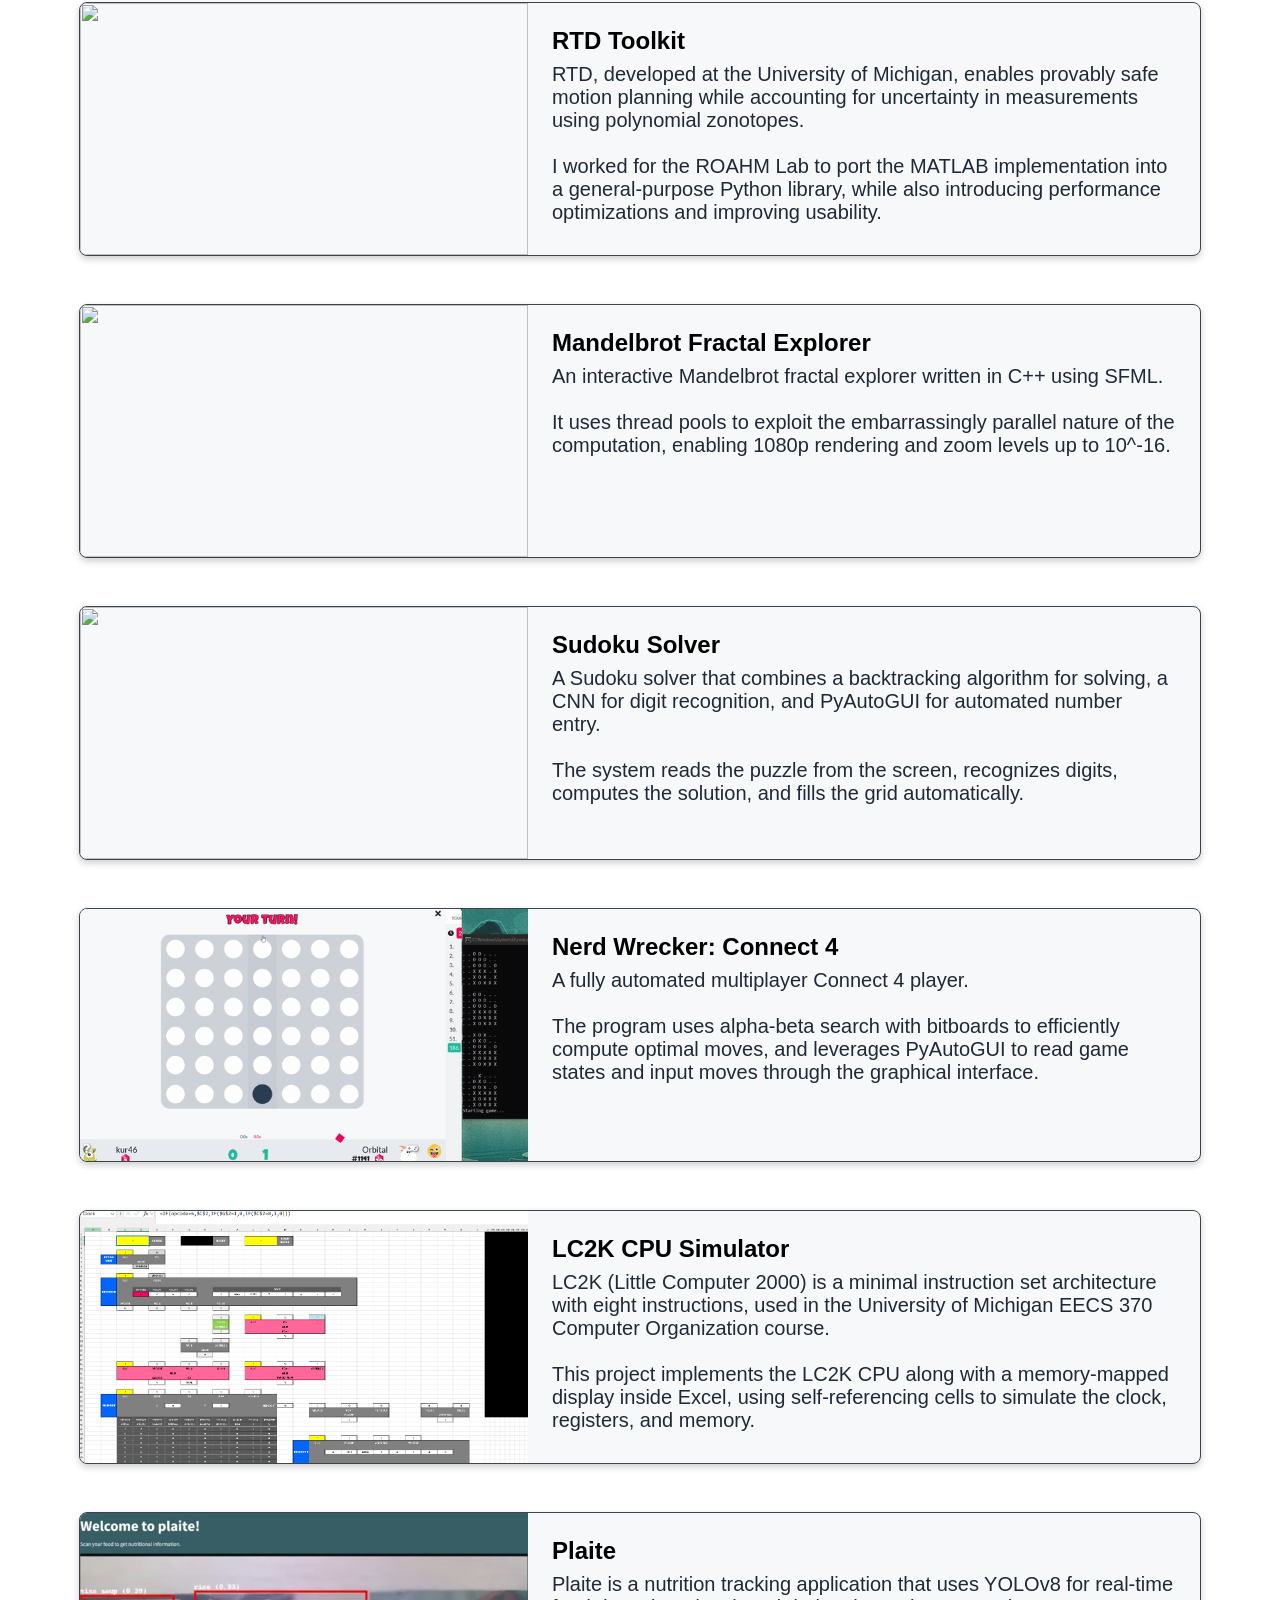
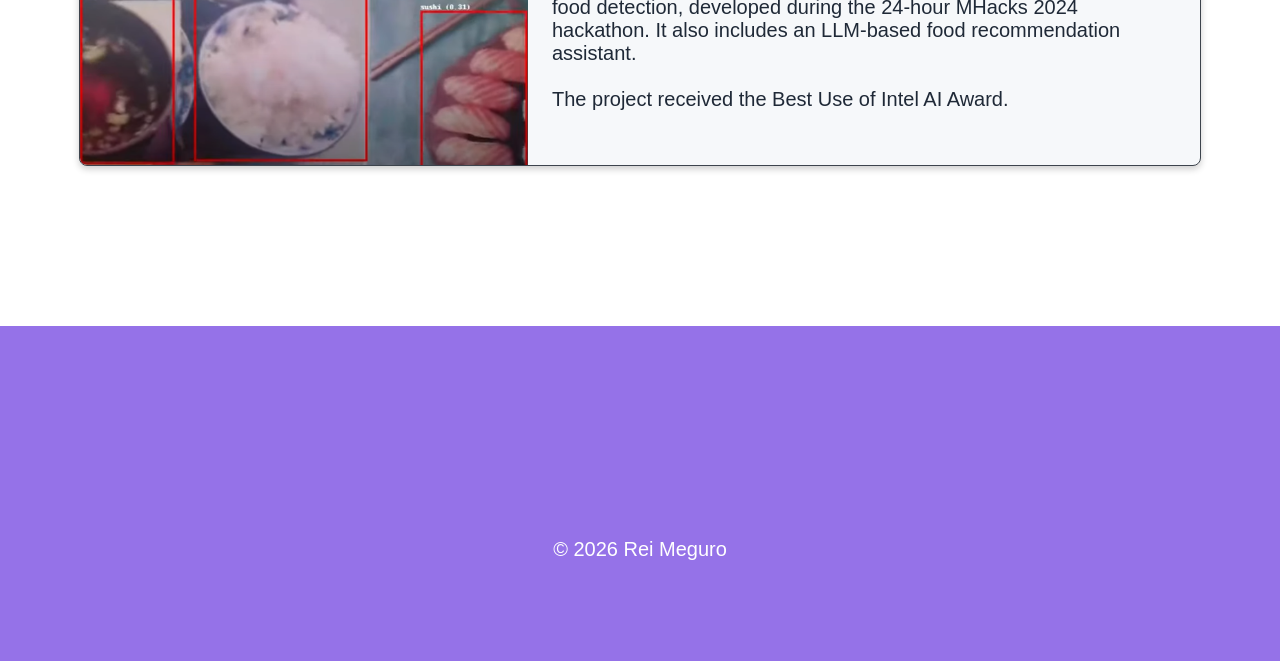
==== commit 3b126387: "feat: update website" ====
--- a/index.html
+++ b/index.html
@@ -60,10 +60,16 @@
                     About Me
                 </p>
                 <p class="fadein text-size-3 text-white">
-                    I'm an ambitious Computer Science student who loves to
-                    automate things. I work closely with all kinds of AI (ML,
-                    CV, NLP), as well as full-stack. I am also the author of
-                    Japan' strongest chess engine, Raphael.
+                    I'm an ambitious Computer Science student who enjoys
+                    automating systems and workflows. I work extensively with AI
+                    technologies (machine learning, LLMs, computer vision) as
+                    well as full-stack development. I am also the author of
+                    Japan's strongest chess engine, Raphael.
+                    <br /><br />
+                    Note: I am comfortable using LLMs as development tools, but
+                    I do not rely on unverified output. Any LLM-generated code
+                    used during development is carefully reviewed and tested by
+                    me before being included in a project.
                 </p>
             </div>
         </section>
@@ -91,13 +97,13 @@
                             Raphael
                         </p>
                         <p class="text-size-3 text-base">
-                            Raphael is a chess engine I wrote in C++ and it is
+                            Raphael is a chess engine written in C++ and is
                             currently the strongest chess engine in Japan.
                             <br /><br />
-                            It uses alpha-beta search with various enhancements,
-                            and a quantized neural network running on the CPU
-                            using SIMD intrinsics, trained on tens of millions
-                            of self-play games.
+                            It uses alpha-beta search with multiple
+                            enhancements, along with a quantized neural network
+                            running on the CPU using SIMD intrinsics, trained on
+                            tens of millions of self-play games.
                         </p>
                     </div>
                 </a>
@@ -114,15 +120,16 @@
                             Onyx
                         </p>
                         <p class="text-size-3 text-base">
-                            Onyx is an open source AI platform which
+                            Onyx is an open-source AI platform that
                             automatically ingests documents from connected
-                            sources and leverages deep research agents to answer
+                            sources and uses deep research agents to answer
                             questions or complete complex tasks.
                             <br /><br />
-                            At Onyx, I helped develop the deep research agent
-                            and the knowledge graph indexing & inference
-                            pipeline, eliminating OOMs, improving
-                            fault-tolerance, and tripling indexing speeds.
+                            I contributed to the development of the deep
+                            research agent and the knowledge graph indexing and
+                            inference pipeline, eliminating OOM errors,
+                            improving fault tolerance, and tripling indexing
+                            speed.
                         </p>
                     </div>
                 </a>
@@ -140,12 +147,12 @@
                         </p>
                         <p class="text-size-3 text-base">
                             AdaPhish is an adaptive phishing detection and
-                            submission platform which learns attack patterns
-                            over time using a vector store and RAG, built using
+                            submission platform that learns attack patterns over
+                            time using a vector store and RAG, built with
                             Docker, FastAPI, Next.js, and Nginx.
                             <br /><br />
-                            It was published in the 4th IEEE ICAIC Conference
-                            and won the Best Paper Award.
+                            The project was published at the 4th IEEE ICAIC
+                            Conference and received the Best Paper Award.
                         </p>
                     </div>
                 </a>
@@ -163,14 +170,14 @@
                         </p>
                         <p class="text-size-3 text-base">
                             Kineval is a Python-based interactive learning tool
-                            for learning FK, IK, collision detection, and RRT
-                            motion planning.
-                            <br /><br />
-                            It was developed to be used for EECS 367 at the
-                            University of Michigan, and it's written in a manner
-                            that allows students to implement these features on
-                            their own without worrying about other aspects such
-                            as rendering.
+                            for forward kinematics, inverse kinematics,
+                            collision detection, and RRT motion planning.
+                            <br /><br />
+                            It was developed for EECS 367 at the University of
+                            Michigan and is structured to allow students to
+                            implement these algorithms themselves without
+                            needing to manage rendering or other supporting
+                            systems.
                         </p>
                     </div>
                 </a>
@@ -183,12 +190,12 @@
                             Folio
                         </p>
                         <p class="text-size-3 text-base">
-                            Folio is a startup which connects freelancers to
-                            venture-backed startups.
+                            Folio is a startup platform that connects
+                            freelancers with venture-backed startups.
                             <br /><br />
                             I developed the core email notification system and
-                            helped develop data migration pipelines to
-                            transition from their old platform, working with
+                            contributed to data migration pipelines used to
+                            transition from the previous platform, working with
                             Django, Next.js, Docker, and Git.
                         </p>
                     </div>
@@ -202,14 +209,14 @@
                             ConverseCart Search Engine
                         </p>
                         <p class="text-size-3 text-base">
-                            Conversecart is a startup which helps retail stores
-                            greatly boost their product click through rates by
-                            providing them with a smart AI search engine.
-                            <br /><br />
-                            I helped develop the early versions of their search
-                            engine by leveraging word embeddings, bag-of-word
-                            models, and cross encoders to enable fast,
-                            personalized, natural language queries.
+                            ConverseCart is a startup that helps retail stores
+                            improve product click-through rates by providing an
+                            AI-powered search engine.
+                            <br /><br />
+                            I contributed to early versions of the search system
+                            using word embeddings, bag-of-words models, and
+                            cross-encoders to enable fast, personalized natural
+                            language queries.
                         </p>
                     </div>
                 </a>
@@ -226,16 +233,15 @@
                             RTD Toolkit
                         </p>
                         <p class="text-size-3 text-base">
-                            RTD, developed at the University of Michigan, allows
-                            provably safe motion planning accounting for
-                            uncertainties in measurements using polynomial
-                            zonotopes.
-                            <br /><br />
-                            I worked with the ROAHM Lab to port their
-                            implemention of RTD from MATLAB into a generalizable
-                            library in Python so that anybody could implement
-                            RTD, whilst also introducing performance
-                            optimizations.
+                            RTD, developed at the University of Michigan,
+                            enables provably safe motion planning while
+                            accounting for uncertainty in measurements using
+                            polynomial zonotopes.
+                            <br /><br />
+                            I worked for the ROAHM Lab to port the MATLAB
+                            implementation into a general-purpose Python
+                            library, while also introducing performance
+                            optimizations and improving usability.
                         </p>
                     </div>
                 </a>
@@ -254,12 +260,12 @@
                             Mandelbrot Fractal Explorer
                         </p>
                         <p class="text-size-3 text-base">
-                            This is am interactive Mandelbrot Fractal Explorer I
-                            wrote in C++ using SFML.
-                            <br /><br />
-                            It uses threadpools to exploit the embarrassingly
-                            parallel nature of the problem, allowing 1080p
-                            renders and zooms of up to 10^-16.
+                            An interactive Mandelbrot fractal explorer written
+                            in C++ using SFML.
+                            <br /><br />
+                            It uses thread pools to exploit the embarrassingly
+                            parallel nature of the computation, enabling 1080p
+                            rendering and zoom levels up to 10^-16.
                         </p>
                     </div>
                 </a>
@@ -272,10 +278,13 @@
                             Sudoku Solver
                         </p>
                         <p class="text-size-3 text-base">
-                            This is a simple Sudoku Solver using a backtracking
-                            algorithm for the solver, a CNN for the digit
-                            recognition, and pyautogui for the automatic number
-                            entry.
+                            A Sudoku solver that combines a backtracking
+                            algorithm for solving, a CNN for digit recognition,
+                            and PyAutoGUI for automated number entry.
+                            <br /><br />
+                            The system reads the puzzle from the screen,
+                            recognizes digits, computes the solution, and fills
+                            the grid automatically.
                         </p>
                     </div>
                 </div>
@@ -288,14 +297,12 @@
                             Nerd Wrecker: Connect 4
                         </p>
                         <p class="text-size-3 text-base">
-                            This project is a fully automatic, multiplayer
-                            Connect 4 player.
-                            <br /><br />
-                            It uses the alpha-beta algorithm paired with
-                            bitboards to efficiently find the optimal moves from
-                            the current position. It also leverages pyautogui to
-                            read the game states and enter commands into the
-                            GUI.
+                            A fully automated multiplayer Connect 4 player.
+                            <br /><br />
+                            The program uses alpha-beta search with bitboards to
+                            efficiently compute optimal moves, and leverages
+                            PyAutoGUI to read game states and input moves
+                            through the graphical interface.
                         </p>
                     </div>
                 </div>
@@ -308,14 +315,15 @@
                             LC2K CPU Simulator
                         </p>
                         <p class="text-size-3 text-base">
-                            LC2K (Little Computer 2000) is a minimalistic ISA
-                            with 8 instructions, used throughout UMich's EECS
-                            370 Computer Organization class.
-                            <br /><br />
-                            This project implements LC2K along with a
-                            memory-mapped display within Excel, using
+                            LC2K (Little Computer 2000) is a minimal instruction
+                            set architecture with eight instructions, used in
+                            the University of Michigan EECS 370 Computer
+                            Organization course.
+                            <br /><br />
+                            This project implements the LC2K CPU along with a
+                            memory-mapped display inside Excel, using
                             self-referencing cells to simulate the clock,
-                            registers, and memories.
+                            registers, and memory.
                         </p>
                     </div>
                 </div>
@@ -332,12 +340,12 @@
                             Plaite
                         </p>
                         <p class="text-size-3 text-base">
-                            Plaite is a nutrition tracking app which uses YOLOv8
-                            for real time food detection, developed during the
-                            24h MHacks 2024 Hackathon. It also comes with an LLM
-                            food recommendation assistant.
-                            <br /><br />
-                            The project won the Best Use of Intel AI Award.
+                            Plaite is a nutrition tracking application that uses
+                            YOLOv8 for real-time food detection, developed
+                            during the 24-hour MHacks 2024 hackathon. It also
+                            includes an LLM-based food recommendation assistant.
+                            <br /><br />
+                            The project received the Best Use of Intel AI Award.
                         </p>
                     </div>
                 </a>
@@ -359,9 +367,7 @@
                     ><i class="fa-brands fa-linkedin text-white"></i
                 ></a>
             </div>
-            <p class="text-size-3 text-white" id="copyright">
-                Copyright © Rei Meguro
-            </p>
+            <p class="text-size-3 text-white" id="copyright">© Rei Meguro</p>
         </section>
     </body>
 </html>
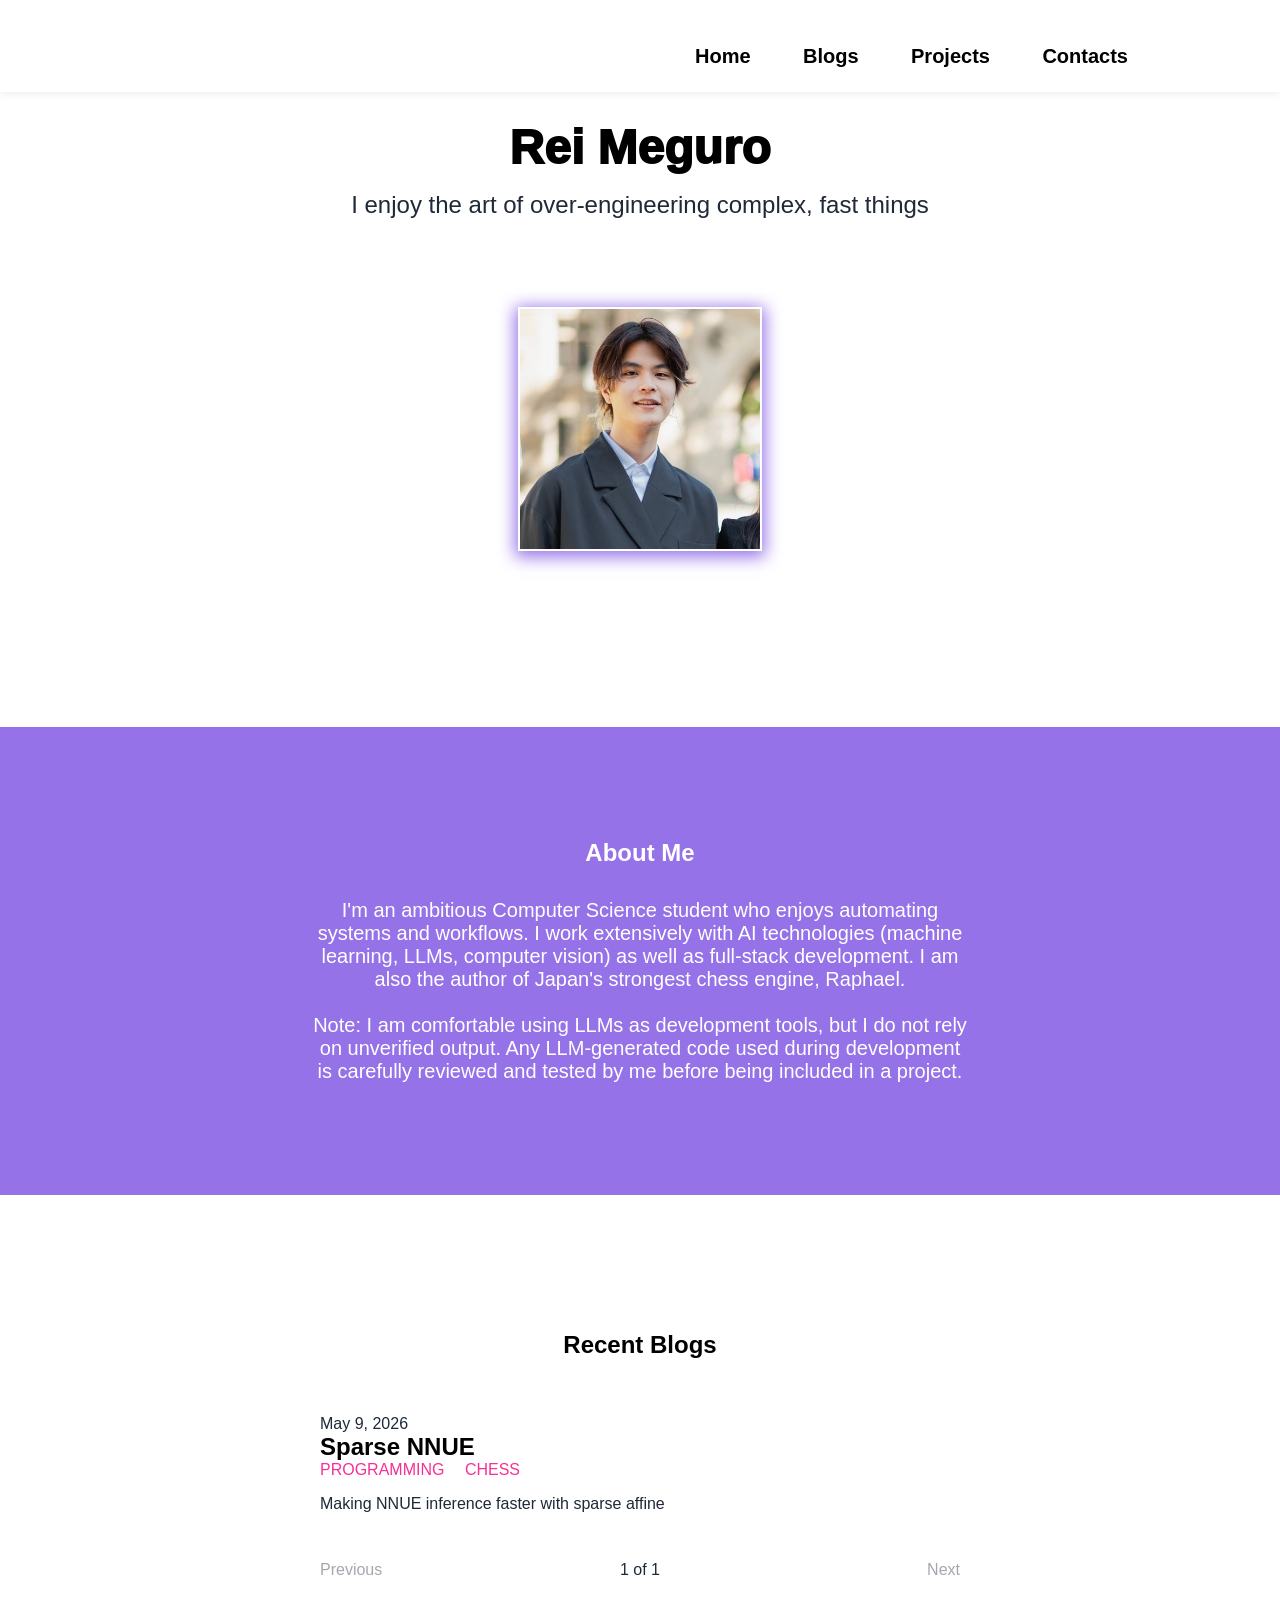
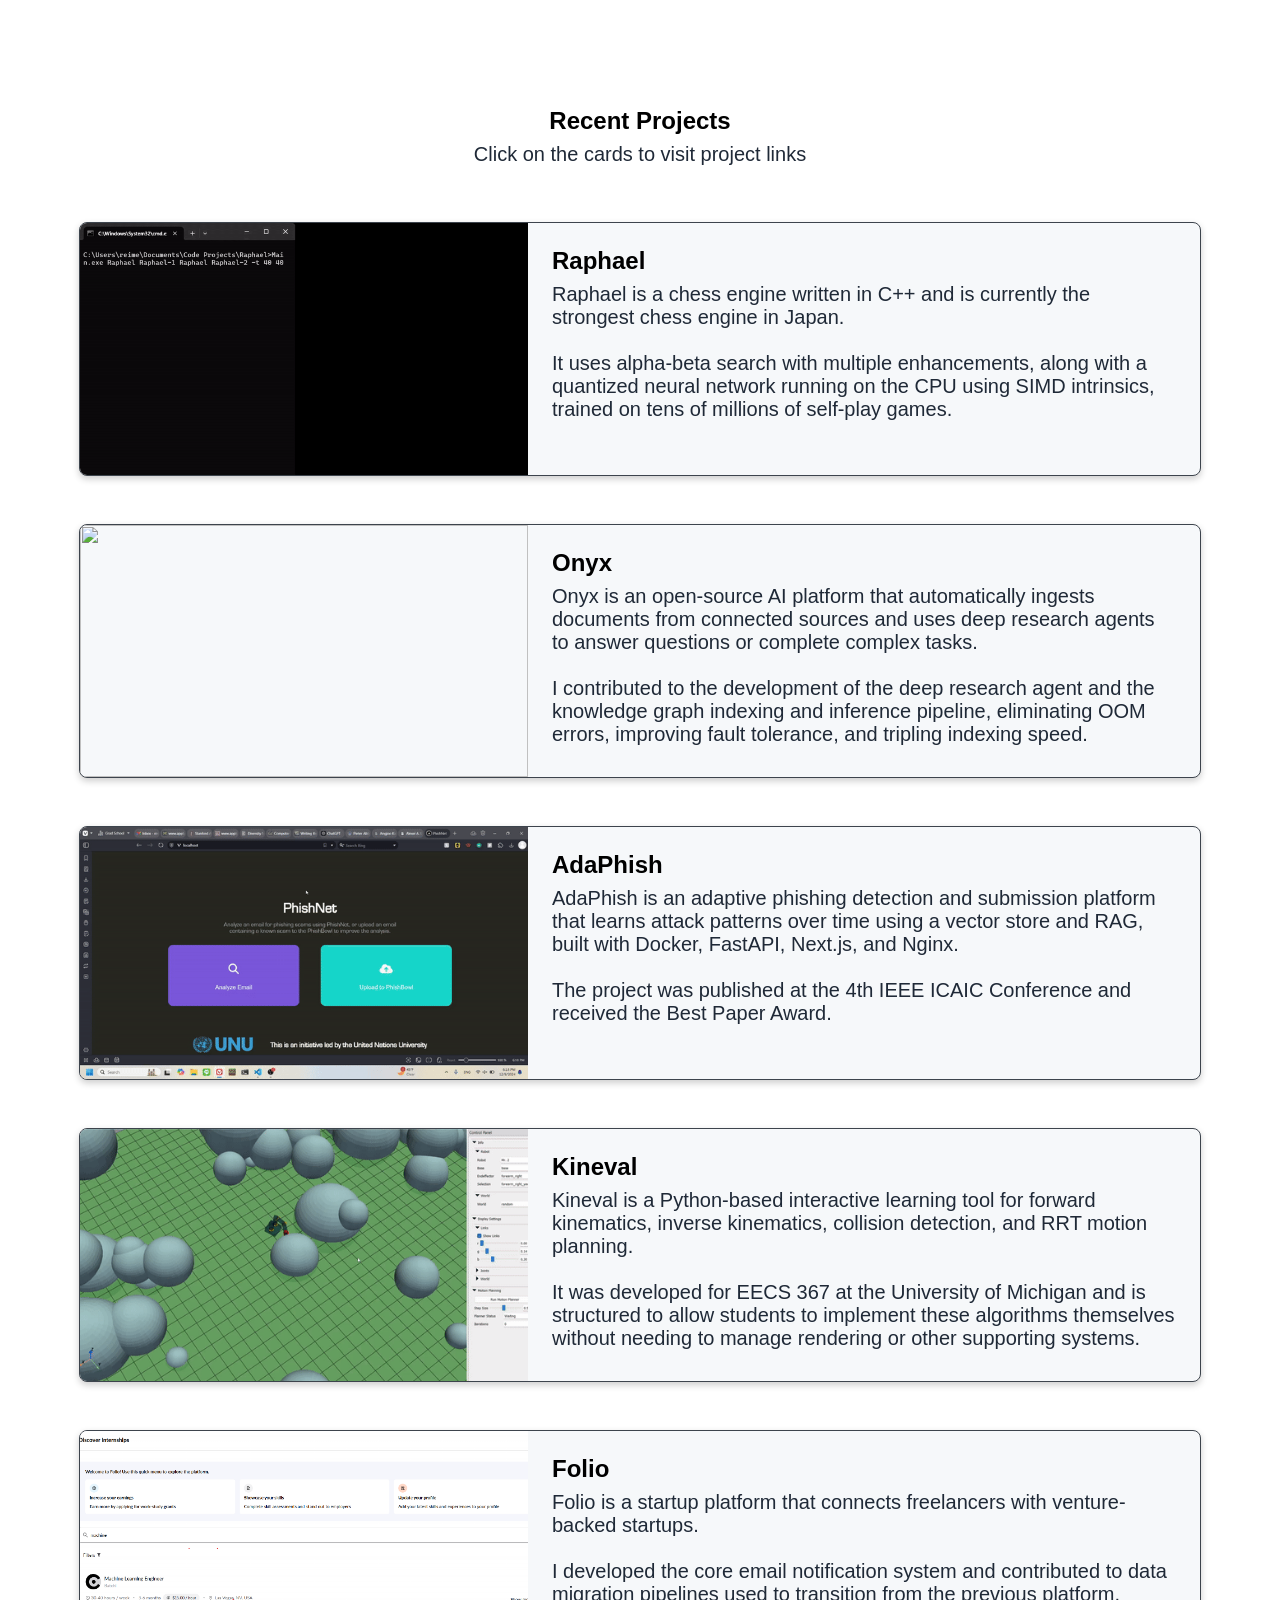
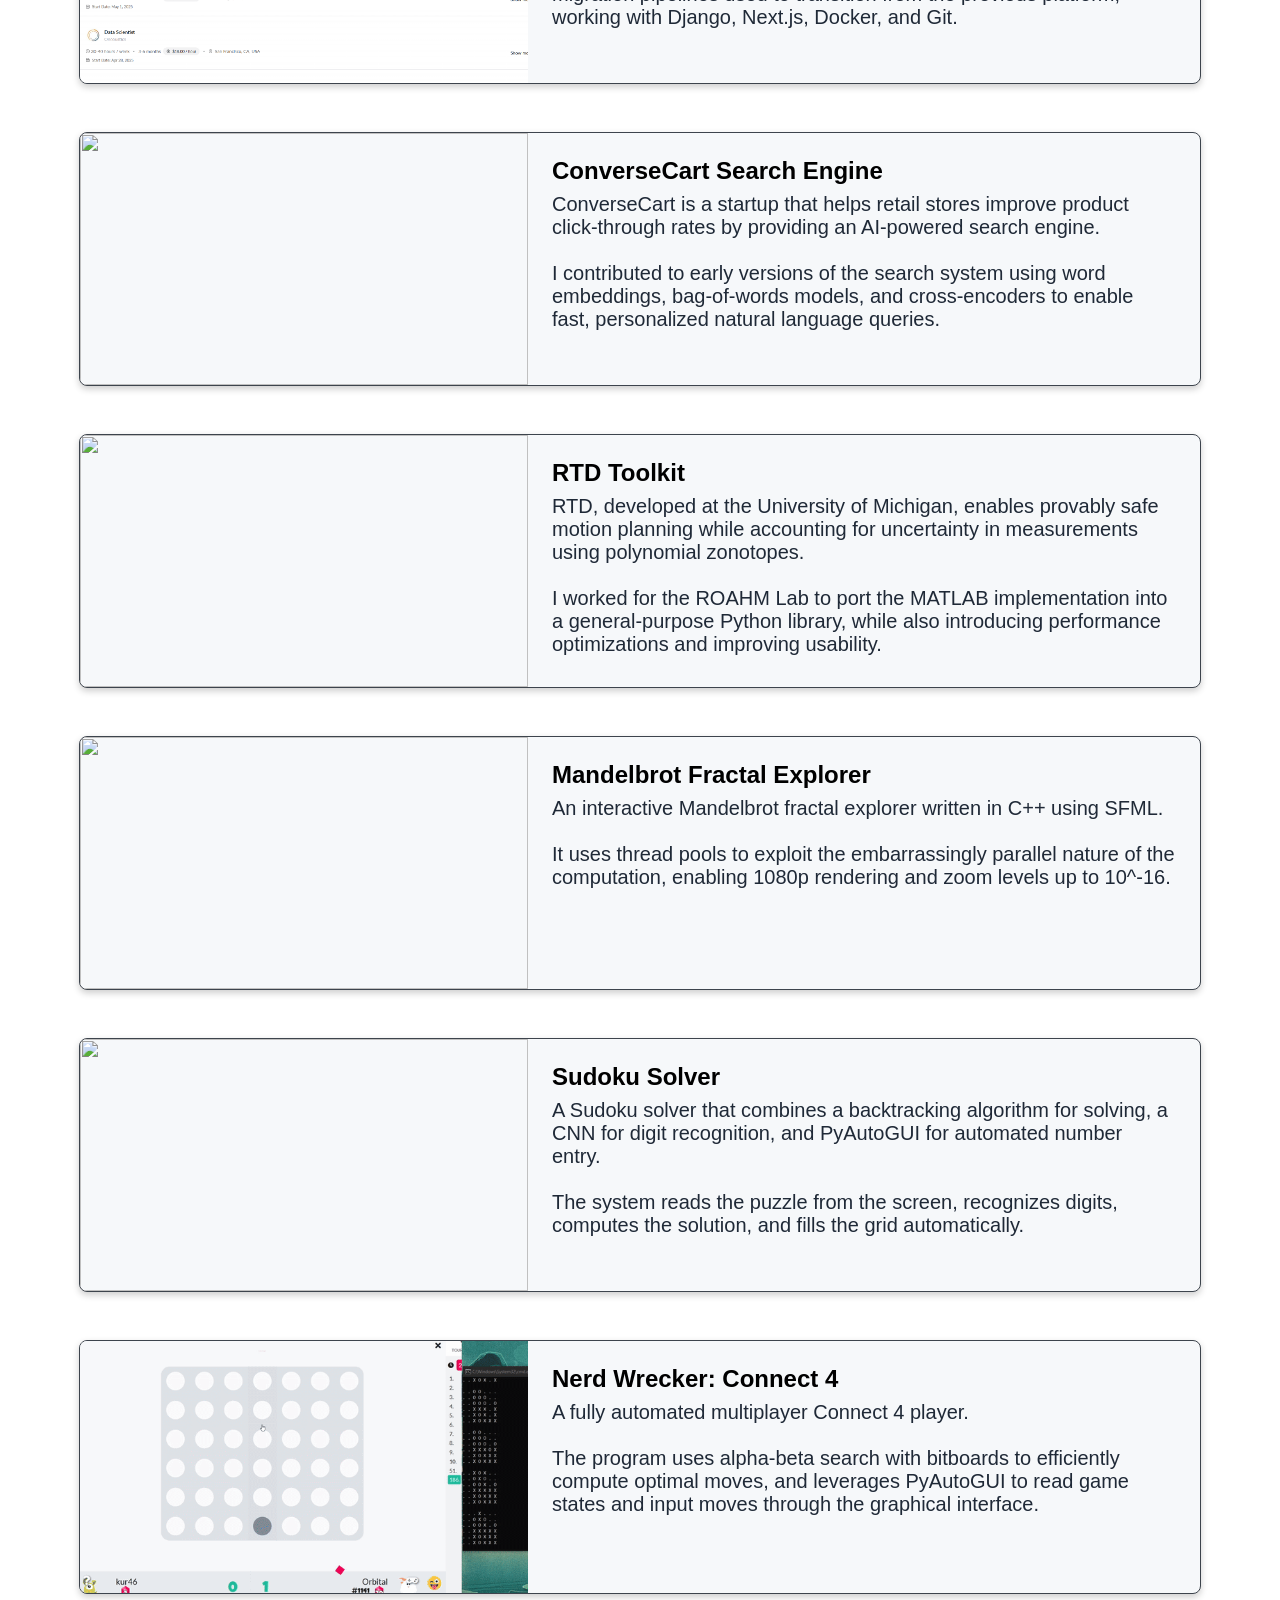
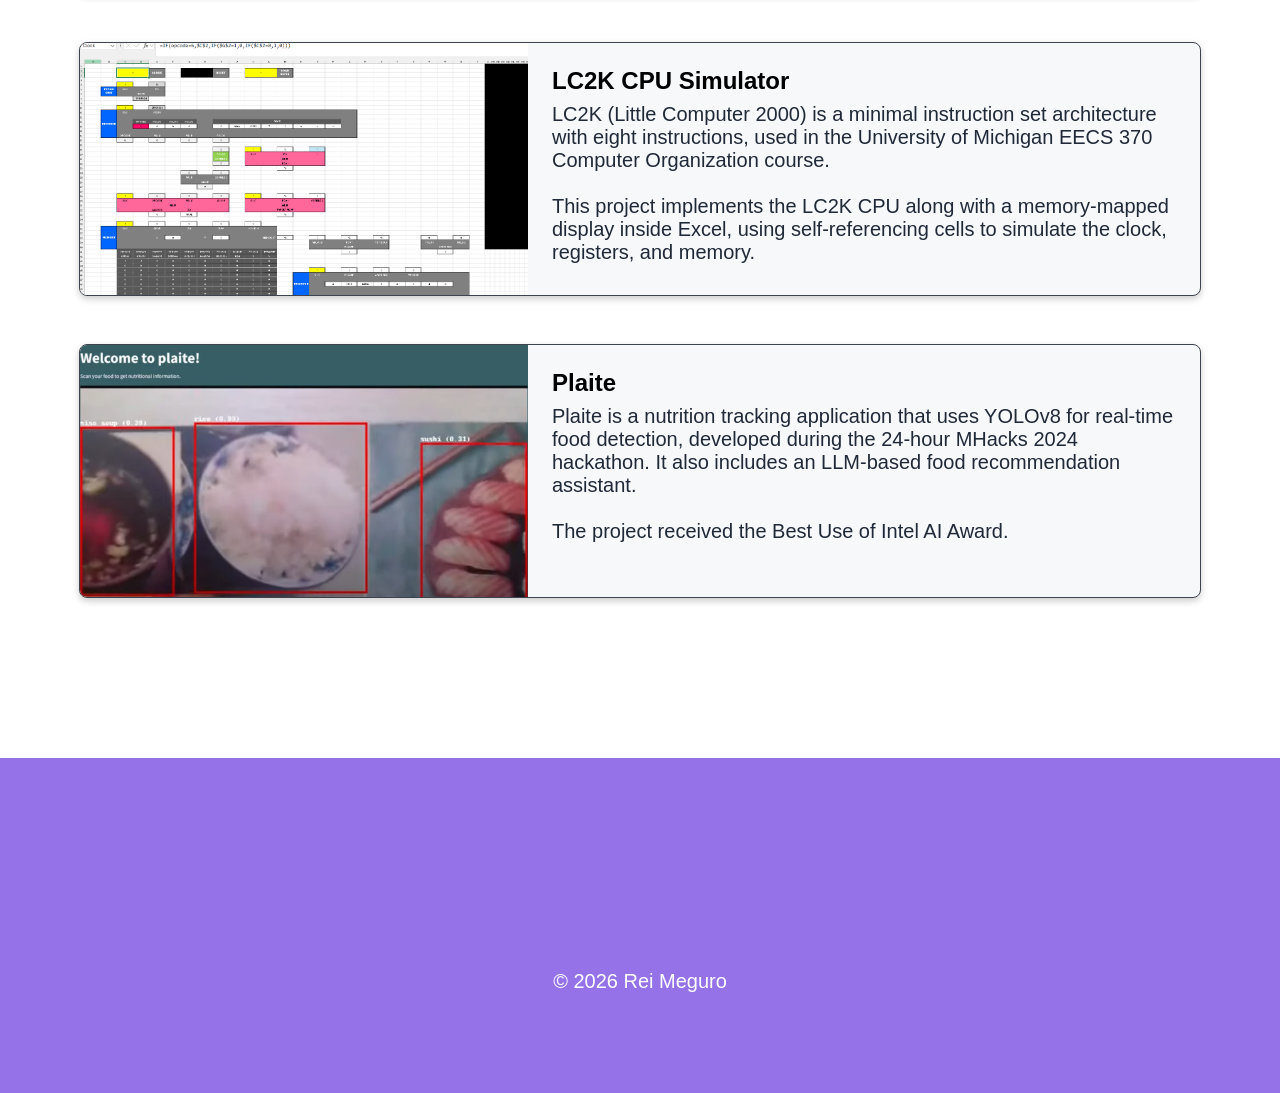
==== commit 1de56fca: "feat: blog" ====
--- a/index.html
+++ b/index.html
@@ -3,11 +3,8 @@
     <head>
         <title>Rei Meguro</title>
         <link rel="stylesheet" href="index.css" />
-        <script src="index.js"></script>
-        <script
-            src="https://kit.fontawesome.com/02b877242b.js"
-            crossorigin="anonymous"
-        ></script>
+        <script src="js/index.js"></script>
+        <script src="https://kit.fontawesome.com/02b877242b.js" crossorigin="anonymous"></script>
 
         <meta charset="UTF-8" />
         <meta name="author" content="Rei Meguro" />
@@ -18,37 +15,24 @@
         <!--Navbar-->
         <nav class="navbar bg-base">
             <!--Light/Dark toggle-->
-            <a id="mode-toggle" class="text-size-3 text-strong toggle"
-                ><i class="fa-solid"></i
-            ></a>
+            <a id="mode-toggle" class="text-size-3 text-strong toggle"><i class="fa-solid"></i></a>
             <!--Mobile only burger-->
             <input type="checkbox" id="burger" class="burger text-size-2" />
-            <label for="burger" class="burger"
-                ><i class="fa-solid fa-bars text-size-2 text-strong"></i
-            ></label>
+            <label for="burger" class="burger"><i class="fa-solid fa-bars text-size-2 text-strong"></i></label>
             <!--Navigation links-->
             <div class="break"></div>
             <div class="navs bg-base">
-                <a href="#home" class="text-size-3 text-strong text-weight-3"
-                    >Home</a
-                >
-                <a
-                    href="#projects"
-                    class="text-size-3 text-strong text-weight-3"
-                    >Projects</a
-                >
-                <a href="#contact" class="text-size-3 text-strong text-weight-3"
-                    >Contacts</a
-                >
+                <a href="#home" class="text-size-3 text-strong text-weight-3">Home</a>
+                <a href="#blogs" class="text-size-3 text-strong text-weight-3">Blogs</a>
+                <a href="#projects" class="text-size-3 text-strong text-weight-3">Projects</a>
+                <a href="#contact" class="text-size-3 text-strong text-weight-3">Contacts</a>
             </div>
         </nav>
 
         <!--Top-->
         <section class="top" id="home">
             <p class="text-size-1 text-weight-1 text-strong">Rei Meguro</p>
-            <p class="text-size-2 text-base">
-                I enjoy the art of over-engineering complex, fast things
-            </p>
+            <p class="text-size-2 text-base">I enjoy the art of over-engineering complex, fast things</p>
             <img class="prof-img" src="./images/profile.jpg" />
         </section>
 
@@ -56,128 +40,99 @@
         <section class="desc bg-primary" id="about">
             <!--Description Box-->
             <div class="desc-box">
-                <p class="fadein text-size-2 text-weight-2 text-white">
-                    About Me
+                <p class="fadein text-size-2 text-weight-2 text-white">About Me</p>
+                <p class="fadein text-size-3 text-white">
+                    I'm an ambitious Computer Science student who enjoys automating systems and workflows. I work
+                    extensively with AI technologies (machine learning, LLMs, computer vision) as well as full-stack
+                    development. I am also the author of Japan's strongest chess engine, Raphael.
+                    <br /><br />
+                    Note: I am comfortable using LLMs as development tools, but I do not rely on unverified output. Any
+                    LLM-generated code used during development is carefully reviewed and tested by me before being
+                    included in a project.
                 </p>
-                <p class="fadein text-size-3 text-white">
-                    I'm an ambitious Computer Science student who enjoys
-                    automating systems and workflows. I work extensively with AI
-                    technologies (machine learning, LLMs, computer vision) as
-                    well as full-stack development. I am also the author of
-                    Japan's strongest chess engine, Raphael.
-                    <br /><br />
-                    Note: I am comfortable using LLMs as development tools, but
-                    I do not rely on unverified output. Any LLM-generated code
-                    used during development is carefully reviewed and tested by
-                    me before being included in a project.
-                </p>
-            </div>
-        </section>
+            </div>
+        </section>
+
+        <!--Blogs-->
+        <section class="blogs" id="blogs">
+            <p class="fadein text-size-2 text-weight-2 text-strong">Recent Blogs</p>
+            <div class="blog-container" id="blog-container"></div>
+
+            <div class="pagination">
+                <button id="prev-btn" class="text-size-4 text-base">Previous</button>
+                <span id="page-info" class="text-size-4 text-base"></span>
+                <button id="next-btn" class="text-size-4 text-base">Next</button>
+            </div>
+        </section>
+        <script src="blogs/blogs.js"></script>
+        <script src="js/blogs.js"></script>
 
         <!--Projects-->
         <section class="projects" id="projects">
-            <p class="fadein text-size-2 text-weight-2 text-strong">
-                My Recent Projects
-            </p>
-            <p class="fadein text-size-3 text-base">
-                Click on the cards to visit project links
-            </p>
+            <p class="fadein text-size-2 text-weight-2 text-strong">Recent Projects</p>
+            <p class="fadein text-size-3 text-base">Click on the cards to visit project links</p>
 
             <!--Project Cards-->
             <div class="cards">
                 <!--Raphael-->
-                <a
-                    class="card"
-                    href="https://github.com/Orbital-Web/Raphael"
-                    target="_blank"
-                >
+                <a class="card" href="https://github.com/Orbital-Web/Raphael" target="_blank">
                     <img class="card-img" src="./images/Raphael.gif" />
                     <div class="card-text">
-                        <p class="text-size-2 text-weight-2 text-strong">
-                            Raphael
-                        </p>
-                        <p class="text-size-3 text-base">
-                            Raphael is a chess engine written in C++ and is
-                            currently the strongest chess engine in Japan.
-                            <br /><br />
-                            It uses alpha-beta search with multiple
-                            enhancements, along with a quantized neural network
-                            running on the CPU using SIMD intrinsics, trained on
-                            tens of millions of self-play games.
+                        <p class="text-size-2 text-weight-2 text-strong">Raphael</p>
+                        <p class="text-size-3 text-base">
+                            Raphael is a chess engine written in C++ and is currently the strongest chess engine in
+                            Japan.
+                            <br /><br />
+                            It uses alpha-beta search with multiple enhancements, along with a quantized neural network
+                            running on the CPU using SIMD intrinsics, trained on tens of millions of self-play games.
                         </p>
                     </div>
                 </a>
 
                 <!--Onyx-->
-                <a
-                    class="card"
-                    href="https://github.com/onyx-dot-app/onyx"
-                    target="_blank"
-                >
+                <a class="card" href="https://github.com/onyx-dot-app/onyx" target="_blank">
                     <img class="card-img" src="./images/Onyx.gif" />
                     <div class="card-text">
-                        <p class="text-size-2 text-weight-2 text-strong">
-                            Onyx
-                        </p>
-                        <p class="text-size-3 text-base">
-                            Onyx is an open-source AI platform that
-                            automatically ingests documents from connected
-                            sources and uses deep research agents to answer
-                            questions or complete complex tasks.
-                            <br /><br />
-                            I contributed to the development of the deep
-                            research agent and the knowledge graph indexing and
-                            inference pipeline, eliminating OOM errors,
-                            improving fault tolerance, and tripling indexing
-                            speed.
+                        <p class="text-size-2 text-weight-2 text-strong">Onyx</p>
+                        <p class="text-size-3 text-base">
+                            Onyx is an open-source AI platform that automatically ingests documents from connected
+                            sources and uses deep research agents to answer questions or complete complex tasks.
+                            <br /><br />
+                            I contributed to the development of the deep research agent and the knowledge graph indexing
+                            and inference pipeline, eliminating OOM errors, improving fault tolerance, and tripling
+                            indexing speed.
                         </p>
                     </div>
                 </a>
 
                 <!--AdaPhish-->
-                <a
-                    class="card"
-                    href="https://github.com/Orbital-Web/PhishBowl"
-                    target="_blank"
-                >
+                <a class="card" href="https://github.com/Orbital-Web/PhishBowl" target="_blank">
                     <img class="card-img" src="./images/UNU.gif" />
                     <div class="card-text">
-                        <p class="text-size-2 text-weight-2 text-strong">
-                            AdaPhish
-                        </p>
-                        <p class="text-size-3 text-base">
-                            AdaPhish is an adaptive phishing detection and
-                            submission platform that learns attack patterns over
-                            time using a vector store and RAG, built with
-                            Docker, FastAPI, Next.js, and Nginx.
-                            <br /><br />
-                            The project was published at the 4th IEEE ICAIC
-                            Conference and received the Best Paper Award.
+                        <p class="text-size-2 text-weight-2 text-strong">AdaPhish</p>
+                        <p class="text-size-3 text-base">
+                            AdaPhish is an adaptive phishing detection and submission platform that learns attack
+                            patterns over time using a vector store and RAG, built with Docker, FastAPI, Next.js, and
+                            Nginx.
+                            <br /><br />
+                            The project was published at the 4th IEEE ICAIC Conference and received the Best Paper
+                            Award.
                         </p>
                     </div>
                 </a>
 
                 <!--Kineval-->
-                <a
-                    class="card"
-                    href="https://github.com/Orbital-Web/autorob"
-                    target="_blank"
-                >
+                <a class="card" href="https://github.com/Orbital-Web/autorob" target="_blank">
                     <img class="card-img" src="./images/Kineval.gif" />
                     <div class="card-text">
-                        <p class="text-size-2 text-weight-2 text-strong">
-                            Kineval
-                        </p>
-                        <p class="text-size-3 text-base">
-                            Kineval is a Python-based interactive learning tool
-                            for forward kinematics, inverse kinematics,
-                            collision detection, and RRT motion planning.
-                            <br /><br />
-                            It was developed for EECS 367 at the University of
-                            Michigan and is structured to allow students to
-                            implement these algorithms themselves without
-                            needing to manage rendering or other supporting
-                            systems.
+                        <p class="text-size-2 text-weight-2 text-strong">Kineval</p>
+                        <p class="text-size-3 text-base">
+                            Kineval is a Python-based interactive learning tool for forward kinematics, inverse
+                            kinematics, collision detection, and RRT motion planning.
+                            <br /><br />
+                            It was developed for EECS 367 at the University of Michigan and is structured to allow
+                            students to implement these algorithms themselves without needing to manage rendering or
+                            other supporting systems.
                         </p>
                     </div>
                 </a>
@@ -186,17 +141,13 @@
                 <a class="card" href="https://www.folio.works" target="_blank">
                     <img class="card-img" src="./images/Folio.png" />
                     <div class="card-text">
-                        <p class="text-size-2 text-weight-2 text-strong">
-                            Folio
-                        </p>
-                        <p class="text-size-3 text-base">
-                            Folio is a startup platform that connects
-                            freelancers with venture-backed startups.
-                            <br /><br />
-                            I developed the core email notification system and
-                            contributed to data migration pipelines used to
-                            transition from the previous platform, working with
-                            Django, Next.js, Docker, and Git.
+                        <p class="text-size-2 text-weight-2 text-strong">Folio</p>
+                        <p class="text-size-3 text-base">
+                            Folio is a startup platform that connects freelancers with venture-backed startups.
+                            <br /><br />
+                            I developed the core email notification system and contributed to data migration pipelines
+                            used to transition from the previous platform, working with Django, Next.js, Docker, and
+                            Git.
                         </p>
                     </div>
                 </a>
@@ -205,43 +156,28 @@
                 <a class="card" href="https://convosearch.com" target="_blank">
                     <img class="card-img" src="./images/Converse-Cart.gif" />
                     <div class="card-text">
-                        <p class="text-size-2 text-weight-2 text-strong">
-                            ConverseCart Search Engine
-                        </p>
-                        <p class="text-size-3 text-base">
-                            ConverseCart is a startup that helps retail stores
-                            improve product click-through rates by providing an
-                            AI-powered search engine.
-                            <br /><br />
-                            I contributed to early versions of the search system
-                            using word embeddings, bag-of-words models, and
-                            cross-encoders to enable fast, personalized natural
-                            language queries.
+                        <p class="text-size-2 text-weight-2 text-strong">ConverseCart Search Engine</p>
+                        <p class="text-size-3 text-base">
+                            ConverseCart is a startup that helps retail stores improve product click-through rates by
+                            providing an AI-powered search engine.
+                            <br /><br />
+                            I contributed to early versions of the search system using word embeddings, bag-of-words
+                            models, and cross-encoders to enable fast, personalized natural language queries.
                         </p>
                     </div>
                 </a>
 
                 <!--RTD-->
-                <a
-                    class="card"
-                    href="https://github.com/roahmlab/rtd-code-python"
-                    target="_blank"
-                >
+                <a class="card" href="https://github.com/roahmlab/rtd-code-python" target="_blank">
                     <img class="card-img" src="./images/rtd.gif" />
                     <div class="card-text">
-                        <p class="text-size-2 text-weight-2 text-strong">
-                            RTD Toolkit
-                        </p>
-                        <p class="text-size-3 text-base">
-                            RTD, developed at the University of Michigan,
-                            enables provably safe motion planning while
-                            accounting for uncertainty in measurements using
-                            polynomial zonotopes.
-                            <br /><br />
-                            I worked for the ROAHM Lab to port the MATLAB
-                            implementation into a general-purpose Python
-                            library, while also introducing performance
-                            optimizations and improving usability.
+                        <p class="text-size-2 text-weight-2 text-strong">RTD Toolkit</p>
+                        <p class="text-size-3 text-base">
+                            RTD, developed at the University of Michigan, enables provably safe motion planning while
+                            accounting for uncertainty in measurements using polynomial zonotopes.
+                            <br /><br />
+                            I worked for the ROAHM Lab to port the MATLAB implementation into a general-purpose Python
+                            library, while also introducing performance optimizations and improving usability.
                         </p>
                     </div>
                 </a>
@@ -249,23 +185,15 @@
                 <!--TODO: OS projects -->
 
                 <!--Mandelbrot-->
-                <a
-                    class="card"
-                    href="https://github.com/Orbital-Web/MandelbrotExplorer"
-                    target="_blank"
-                >
+                <a class="card" href="https://github.com/Orbital-Web/MandelbrotExplorer" target="_blank">
                     <img class="card-img" src="./images/Mandelbrot.gif" />
                     <div class="card-text">
-                        <p class="text-size-2 text-weight-2 text-strong">
-                            Mandelbrot Fractal Explorer
-                        </p>
-                        <p class="text-size-3 text-base">
-                            An interactive Mandelbrot fractal explorer written
-                            in C++ using SFML.
-                            <br /><br />
-                            It uses thread pools to exploit the embarrassingly
-                            parallel nature of the computation, enabling 1080p
-                            rendering and zoom levels up to 10^-16.
+                        <p class="text-size-2 text-weight-2 text-strong">Mandelbrot Fractal Explorer</p>
+                        <p class="text-size-3 text-base">
+                            An interactive Mandelbrot fractal explorer written in C++ using SFML.
+                            <br /><br />
+                            It uses thread pools to exploit the embarrassingly parallel nature of the computation,
+                            enabling 1080p rendering and zoom levels up to 10^-16.
                         </p>
                     </div>
                 </a>
@@ -274,17 +202,13 @@
                 <div class="card" href="" target="_blank">
                     <img class="card-img" src="./images/sudoku.gif" />
                     <div class="card-text">
-                        <p class="text-size-2 text-weight-2 text-strong">
-                            Sudoku Solver
-                        </p>
-                        <p class="text-size-3 text-base">
-                            A Sudoku solver that combines a backtracking
-                            algorithm for solving, a CNN for digit recognition,
-                            and PyAutoGUI for automated number entry.
-                            <br /><br />
-                            The system reads the puzzle from the screen,
-                            recognizes digits, computes the solution, and fills
-                            the grid automatically.
+                        <p class="text-size-2 text-weight-2 text-strong">Sudoku Solver</p>
+                        <p class="text-size-3 text-base">
+                            A Sudoku solver that combines a backtracking algorithm for solving, a CNN for digit
+                            recognition, and PyAutoGUI for automated number entry.
+                            <br /><br />
+                            The system reads the puzzle from the screen, recognizes digits, computes the solution, and
+                            fills the grid automatically.
                         </p>
                     </div>
                 </div>
@@ -293,16 +217,12 @@
                 <div class="card" href="" target="_blank">
                     <img class="card-img" src="./images/connect4.gif" />
                     <div class="card-text">
-                        <p class="text-size-2 text-weight-2 text-strong">
-                            Nerd Wrecker: Connect 4
-                        </p>
+                        <p class="text-size-2 text-weight-2 text-strong">Nerd Wrecker: Connect 4</p>
                         <p class="text-size-3 text-base">
                             A fully automated multiplayer Connect 4 player.
                             <br /><br />
-                            The program uses alpha-beta search with bitboards to
-                            efficiently compute optimal moves, and leverages
-                            PyAutoGUI to read game states and input moves
-                            through the graphical interface.
+                            The program uses alpha-beta search with bitboards to efficiently compute optimal moves, and
+                            leverages PyAutoGUI to read game states and input moves through the graphical interface.
                         </p>
                     </div>
                 </div>
@@ -311,39 +231,26 @@
                 <div class="card" href="" target="_blank">
                     <img class="card-img" src="./images/LC2K.png" />
                     <div class="card-text">
-                        <p class="text-size-2 text-weight-2 text-strong">
-                            LC2K CPU Simulator
-                        </p>
-                        <p class="text-size-3 text-base">
-                            LC2K (Little Computer 2000) is a minimal instruction
-                            set architecture with eight instructions, used in
-                            the University of Michigan EECS 370 Computer
-                            Organization course.
-                            <br /><br />
-                            This project implements the LC2K CPU along with a
-                            memory-mapped display inside Excel, using
-                            self-referencing cells to simulate the clock,
-                            registers, and memory.
+                        <p class="text-size-2 text-weight-2 text-strong">LC2K CPU Simulator</p>
+                        <p class="text-size-3 text-base">
+                            LC2K (Little Computer 2000) is a minimal instruction set architecture with eight
+                            instructions, used in the University of Michigan EECS 370 Computer Organization course.
+                            <br /><br />
+                            This project implements the LC2K CPU along with a memory-mapped display inside Excel, using
+                            self-referencing cells to simulate the clock, registers, and memory.
                         </p>
                     </div>
                 </div>
 
                 <!--plaite-->
-                <a
-                    class="card"
-                    href="https://devpost.com/software/plaite"
-                    target="_blank"
-                >
+                <a class="card" href="https://devpost.com/software/plaite" target="_blank">
                     <img class="card-img" src="./images/plaite.png" />
                     <div class="card-text">
-                        <p class="text-size-2 text-weight-2 text-strong">
-                            Plaite
-                        </p>
-                        <p class="text-size-3 text-base">
-                            Plaite is a nutrition tracking application that uses
-                            YOLOv8 for real-time food detection, developed
-                            during the 24-hour MHacks 2024 hackathon. It also
-                            includes an LLM-based food recommendation assistant.
+                        <p class="text-size-2 text-weight-2 text-strong">Plaite</p>
+                        <p class="text-size-3 text-base">
+                            Plaite is a nutrition tracking application that uses YOLOv8 for real-time food detection,
+                            developed during the 24-hour MHacks 2024 hackathon. It also includes an LLM-based food
+                            recommendation assistant.
                             <br /><br />
                             The project received the Best Use of Intel AI Award.
                         </p>
@@ -355,15 +262,11 @@
         <!--Footer-->
         <section class="footer bg-primary" id="contact">
             <div class="contacts">
-                <a href="mailto:rmeguro@umich.edu"
-                    ><i class="fa-solid fa-square-envelope text-white"></i
-                ></a>
+                <a href="mailto:rmeguro@umich.edu"><i class="fa-solid fa-square-envelope text-white"></i></a>
                 <a href="https://github.com/Orbital-Web" target="_blank"
                     ><i class="fa-brands fa-square-github text-white"></i
                 ></a>
-                <a
-                    href="https://www.linkedin.com/in/rei-meguro/"
-                    target="_blank"
+                <a href="https://www.linkedin.com/in/rei-meguro/" target="_blank"
                     ><i class="fa-brands fa-linkedin text-white"></i
                 ></a>
             </div>
--- a/index.css
+++ b/index.css
@@ -5,7 +5,7 @@
 /* Default to preferred color scheme or dark */
 body {
     --primary: #9572E8;
-    --secondary: #03DAC6;
+    --secondary: #F63196;
 
     --base: #0D1117;
     --base-alt: #010409;
@@ -73,11 +73,13 @@
 .text-size-1 {font-size: 3.0rem;}
 .text-size-2 {font-size: 1.5rem;}
 .text-size-3 {font-size: 1.25rem;}
+.text-size-4 {font-size: 1.0rem;}
 @media (max-aspect-ratio: 5/4) {
     /* Mobile */
     .text-size-1 {font-size: 2rem !important;}
     .text-size-2 {font-size: 1.25rem !important;}
     .text-size-3 {font-size: 1rem !important;}
+    .text-size-4 {font-size: 0.75rem !important;}
 }
 
 .text-weight-1 {font-weight: 1000;}
@@ -248,6 +250,87 @@
 }
 section.desc .desc-box p {
     margin: 2rem;
+}
+
+
+/* Blogs */
+section.blogs {
+    display: flex;
+    flex-flow: column nowrap;
+    justify-content: flex-start;
+    align-items: center;
+    margin: 8rem 0 8rem 0;
+}
+section.blogs p {
+    margin: 0.5rem 0;
+}
+
+/* Blog Container */
+section.blogs .blog-container {
+    display: flex;
+    flex-flow: column nowrap;
+    justify-content: flex-start;
+    align-items: center;
+    gap: 2rem;
+    margin: 2rem 0 2rem 0;
+}
+
+/* Blog Card */
+section.blogs .blog-container .blog-card {
+    margin: 0;
+    padding: 1rem;
+    width: 40rem;
+    text-align: left;
+}
+section.blogs .blog-container .blog-card:hover {
+    border-radius: 0.5rem;
+    background-color: var(--base-alt);
+}
+section.blogs .blog-container .blog-card p {
+    margin: 0;
+}
+section.blogs .blog-container .blog-card p.categories {
+    word-spacing: 1rem;
+}
+section.blogs .blog-container .blog-card p.description {
+    margin-top: 1rem;
+}
+
+/* Pagination */
+section.blogs .pagination {
+    display: flex;
+    flex-flow: row nowrap;
+    justify-content: space-between;
+    align-items: center;
+    width: 40rem;
+}
+section.blogs .pagination button {
+    cursor: pointer;
+    border: none;
+    background: none;
+    padding: 0;
+    width: 6rem;
+}
+section.blogs .pagination button:first-of-type {
+    text-align: left;
+}
+section.blogs .pagination button:last-of-type {
+    text-align: right;
+}
+section.blogs .pagination button:disabled {
+    opacity: 0.4;
+    cursor: default !important;
+}
+
+@media (max-aspect-ratio: 5/4) {
+    /* Mobile */
+    section.blogs .blog-container .blog-card {
+        width: 30rem !important;
+    }
+
+    section.blogs .pagination {
+        width: 30rem !important;
+    }
 }
 
 
@@ -351,4 +434,120 @@
 section.footer .contacts a:hover {
     scale: 1.1;
     transition: scale 0.1s ease-out;
+}
+
+/* ----------------------------------- Blog Contents ----------------------------------- */
+section.blog {
+    display: flex;
+    flex-flow: column nowrap;
+    justify-content: flex-start;
+    align-items: center;
+    padding: 7rem 0 7rem 0;
+}
+
+/* Blog Header */
+section.blog .header {
+    border-bottom: 1px solid #3D444D;
+    padding-bottom: 2rem;
+    width: 60%;
+    text-align: center;
+}
+section.blog .header p {
+    margin: 0.5rem 0 0 0;
+}
+
+/* Blog Content */
+section.blog .content {
+    display: flex;
+    flex-flow: row nowrap;
+    justify-content: center;
+    align-items: start;
+    width: 60%;
+}
+
+/* Blog Sidepanel */
+section.blog .content .sidepanel {
+    display: flex;
+    flex-flow: column nowrap;
+    justify-content: start;
+    align-items: start;
+    width: 26%;
+}
+section.blog .content .sidepanel .profile {
+    display: flex;
+    flex-flow: row nowrap;
+    justify-content: start;
+    align-items: center;
+    border-bottom: 1px solid #3D444D;
+    padding: 2rem 0;
+    width: 90%;
+}
+section.blog .content .sidepanel .profile img {
+    margin-right: 1rem;
+    border-radius: 50%;
+    width: 2.5rem;
+    height: 2.5rem;
+    object-fit: cover;
+}
+section.blog .content .sidepanel .tags {
+    border-bottom: 1px solid #3D444D;
+    padding: 2rem 0;
+    width: 90%;
+    word-spacing: 1rem;
+}
+section.blog .content .sidepanel .tags p {
+    margin: 0;
+}
+section.blog .content .sidepanel .tags p:first-child {
+    margin-bottom: 0.5rem !important;
+}
+section.blog .content .sidepanel a {
+    margin: 0;
+    padding: 2rem 0;
+    text-decoration: none;
+}
+
+/* Blog Maincontent */
+section.blog .content .maincontent {
+    padding: 2rem 0;
+    width: 74%;
+    text-align: left;
+}
+section.blog .content .maincontent pre code {
+    /* background: none; */
+    padding: 0 1rem;
+}
+
+@media (max-aspect-ratio: 5/4) {
+    /* Mobile */
+    section.blog .header {
+        width: 80%;
+    }
+
+    section.blog .content {
+        flex-flow: column nowrap !important;
+        width: 80%;
+    }
+
+    section.blog .content .sidepanel {
+        flex-flow: row nowrap !important;
+        align-items: center;
+        border-bottom: 1px solid #3D444D;
+        width: 100%;
+    }
+    section.blog .content .sidepanel .profile {
+        border-bottom: none !important;
+        width: 35%;
+    }
+    section.blog .content .sidepanel .tags {
+        border-bottom: none !important;
+        width: 50%;
+    }
+    section.blog .content .sidepanel a {
+        width: 15%;
+    }
+
+    section.blog .content .maincontent {
+        width: 100%;
+    }
 }
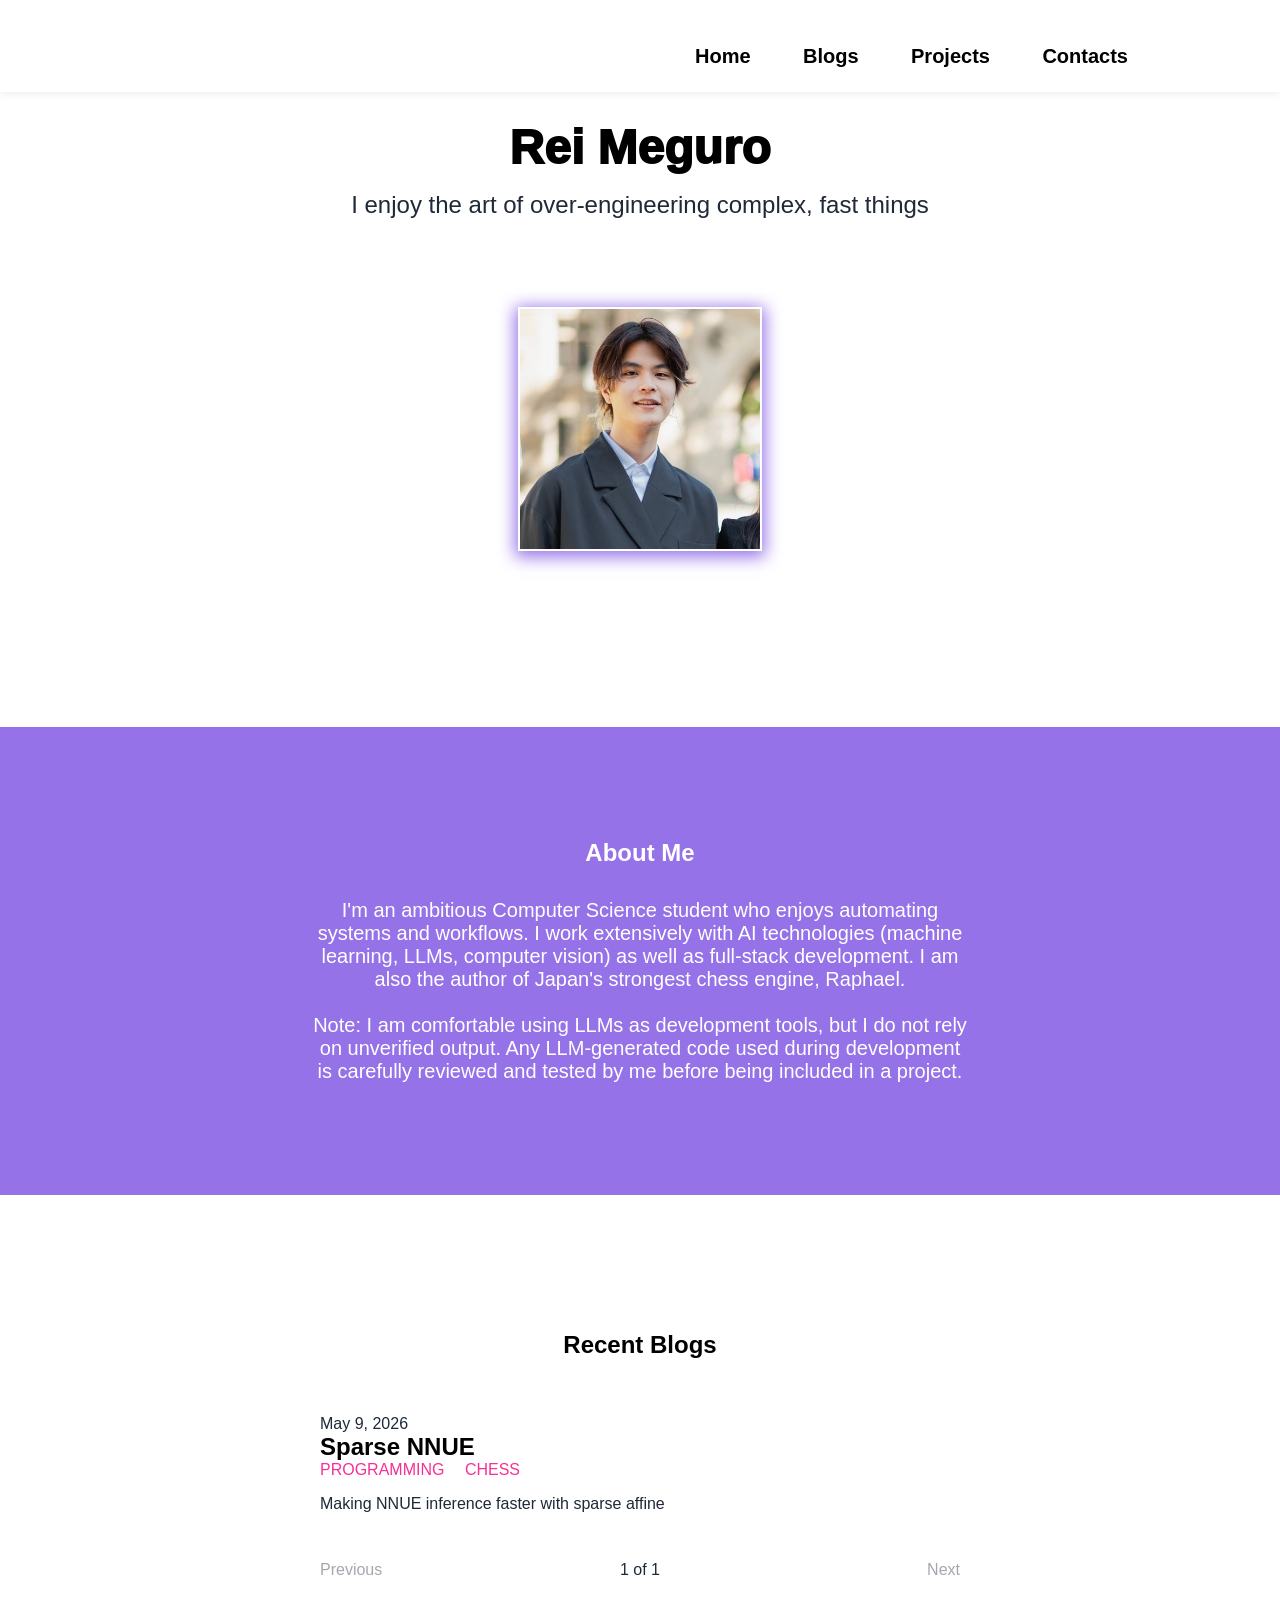
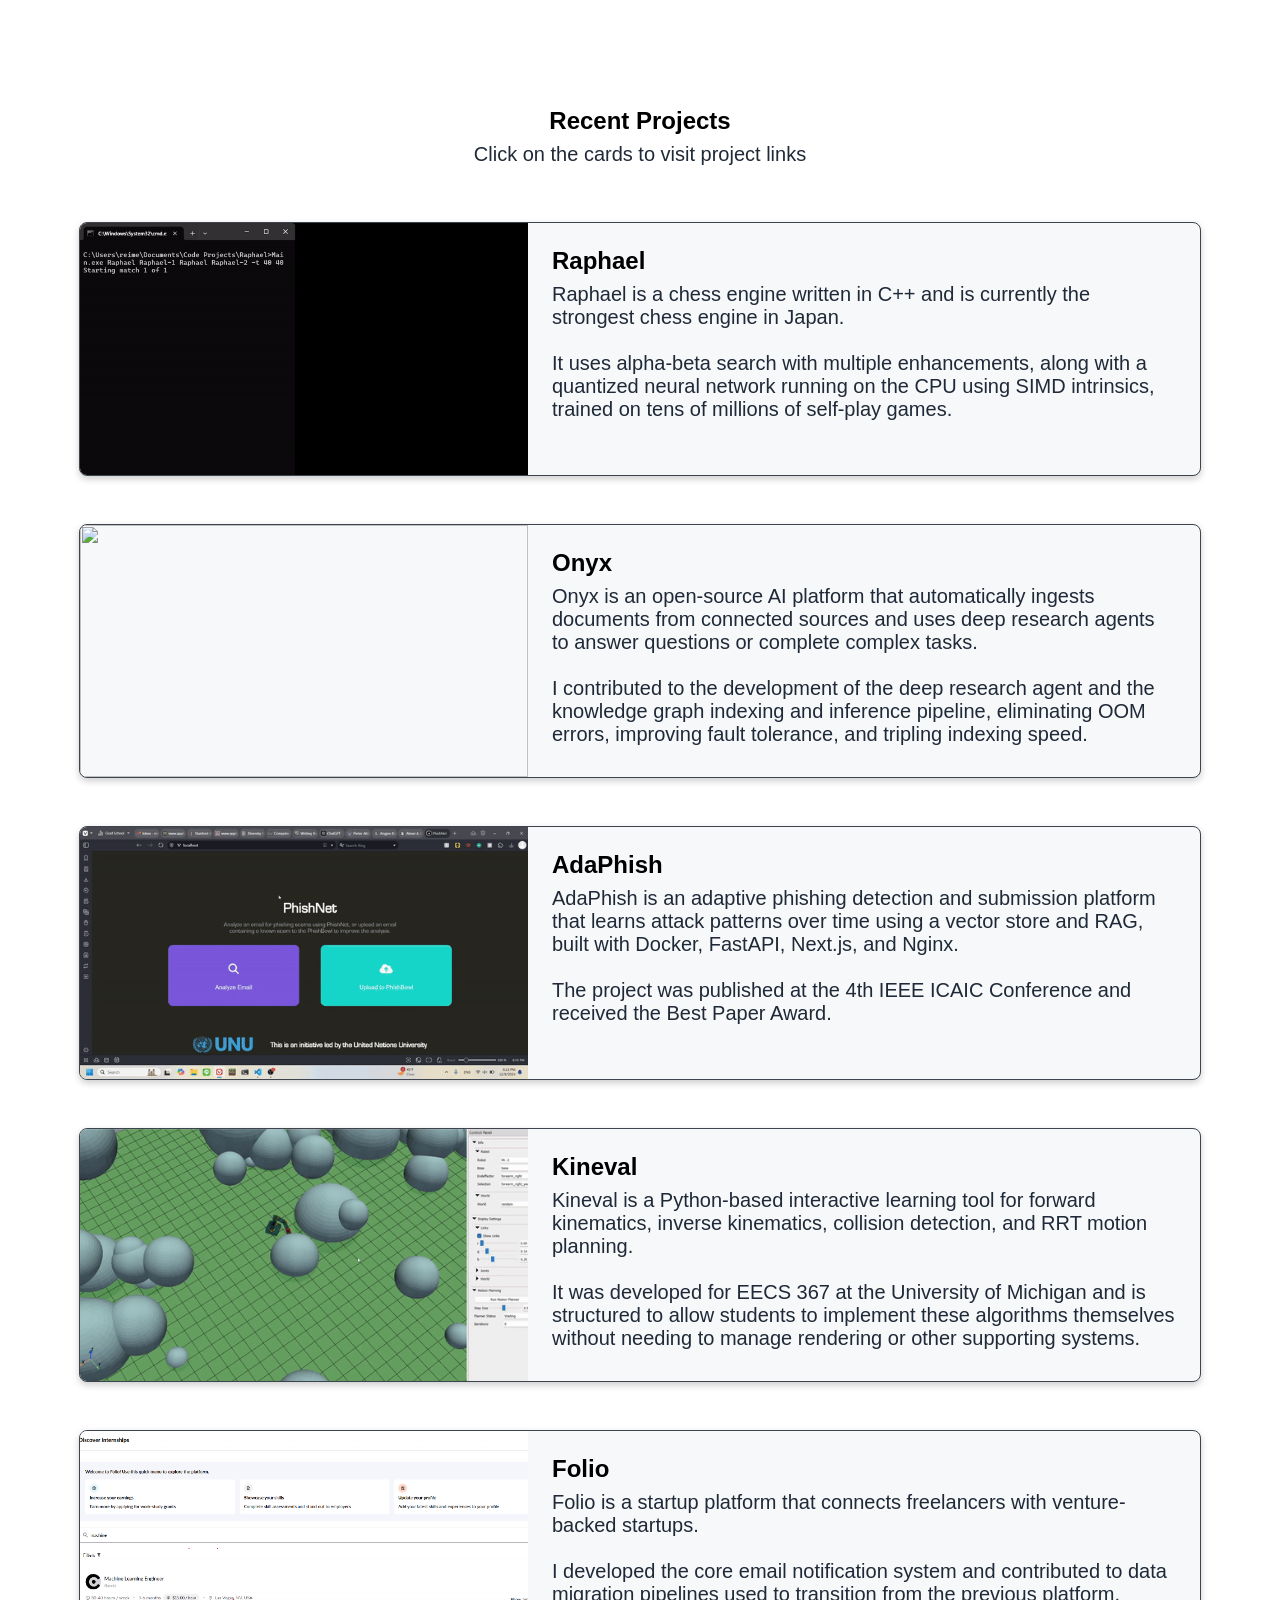
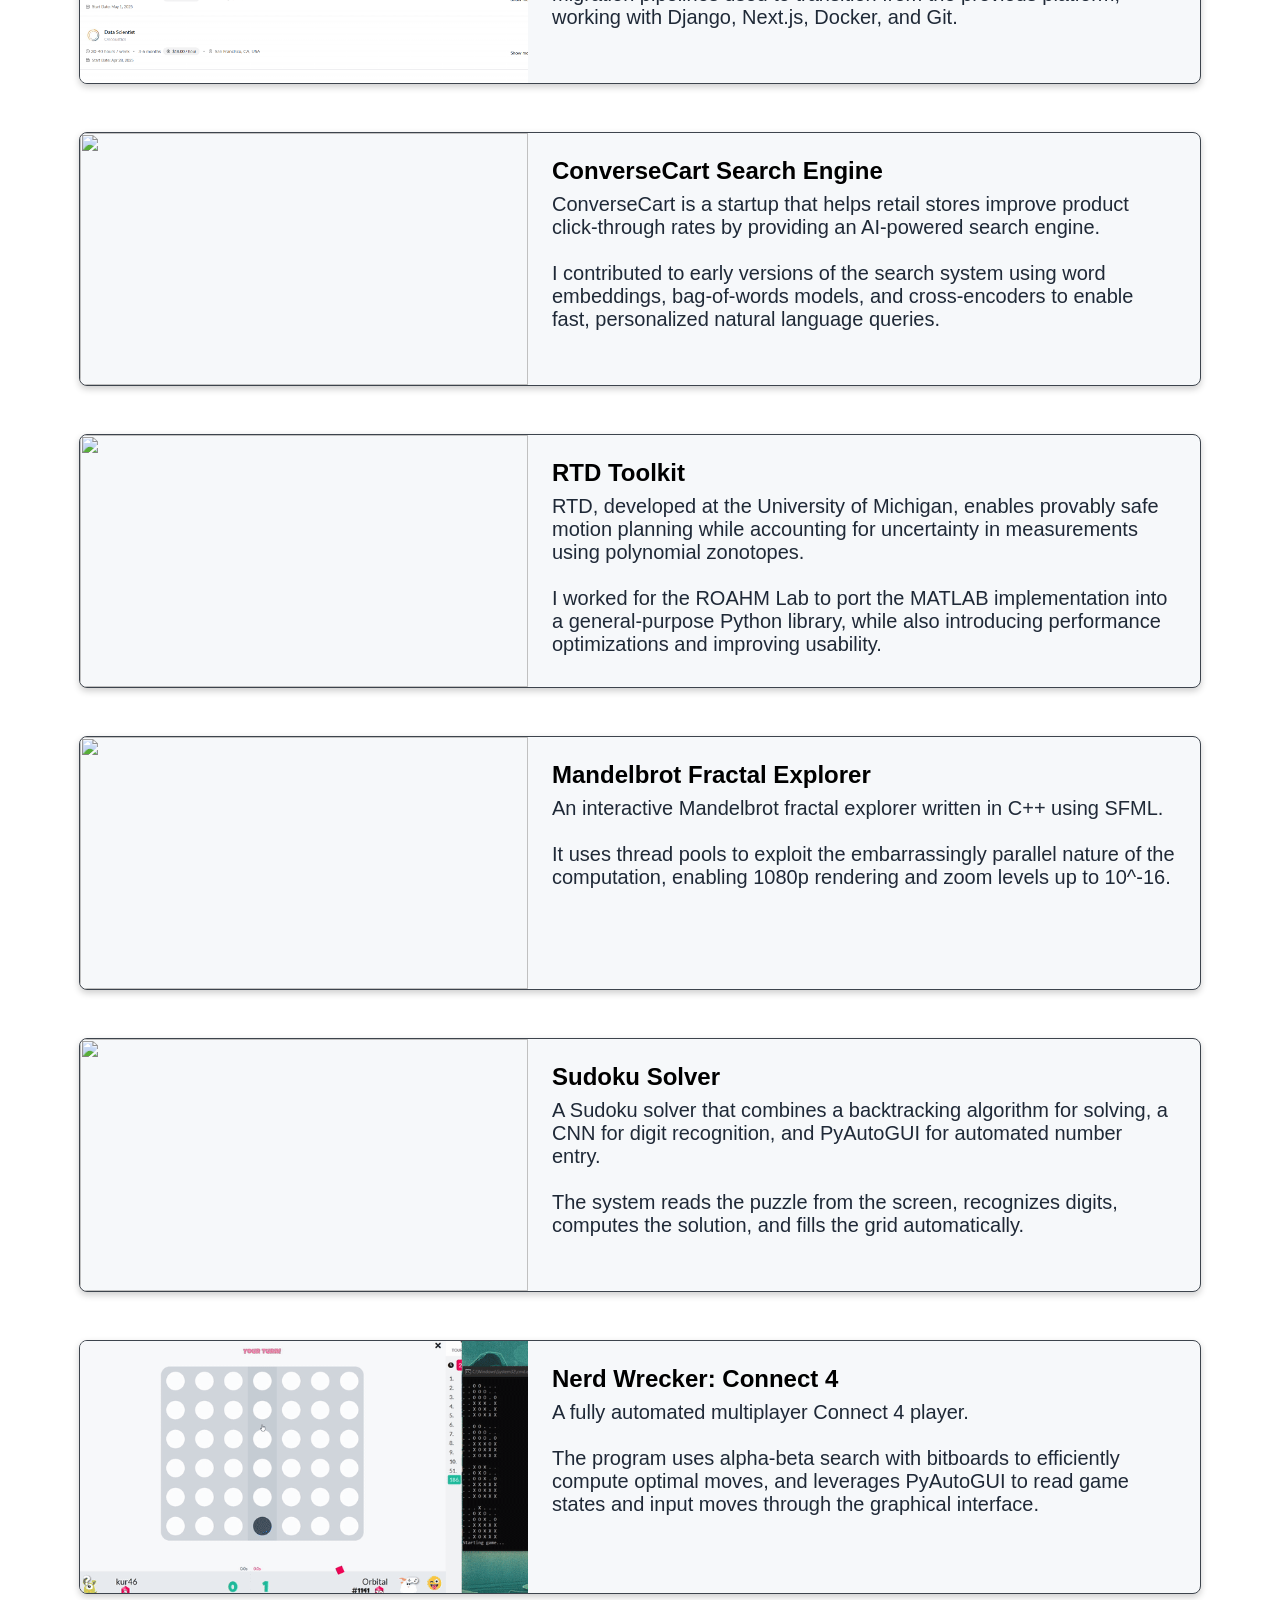
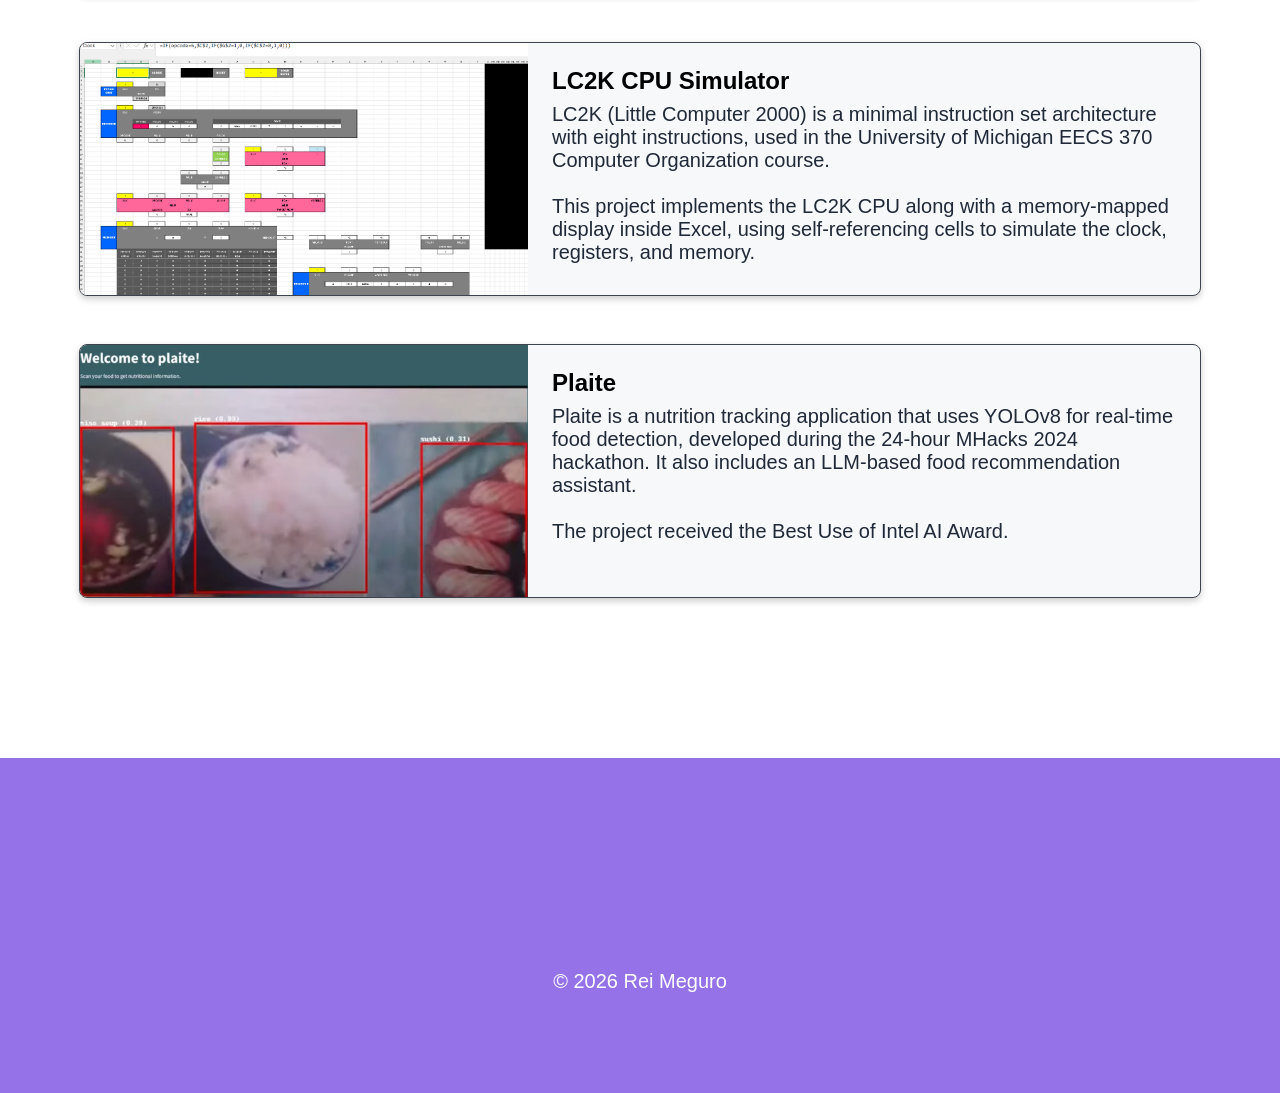
==== commit 4abe7fcd: "refactor: auto-populate blog metadata" ====
--- a/index.html
+++ b/index.html
@@ -65,7 +65,7 @@
             </div>
         </section>
         <script src="blogs/blogs.js"></script>
-        <script src="js/blogs.js"></script>
+        <script src="js/showblogs.js"></script>
 
         <!--Projects-->
         <section class="projects" id="projects">
--- a/index.css
+++ b/index.css
@@ -325,11 +325,11 @@
 @media (max-aspect-ratio: 5/4) {
     /* Mobile */
     section.blogs .blog-container .blog-card {
-        width: 30rem !important;
+        width: 20rem !important;
     }
 
     section.blogs .pagination {
-        width: 30rem !important;
+        width: 20rem !important;
     }
 }
 
@@ -537,14 +537,14 @@
     }
     section.blog .content .sidepanel .profile {
         border-bottom: none !important;
-        width: 35%;
+        width: 40%;
     }
     section.blog .content .sidepanel .tags {
         border-bottom: none !important;
-        width: 50%;
+        width: 40%;
     }
     section.blog .content .sidepanel a {
-        width: 15%;
+        width: 20%;
     }
 
     section.blog .content .maincontent {
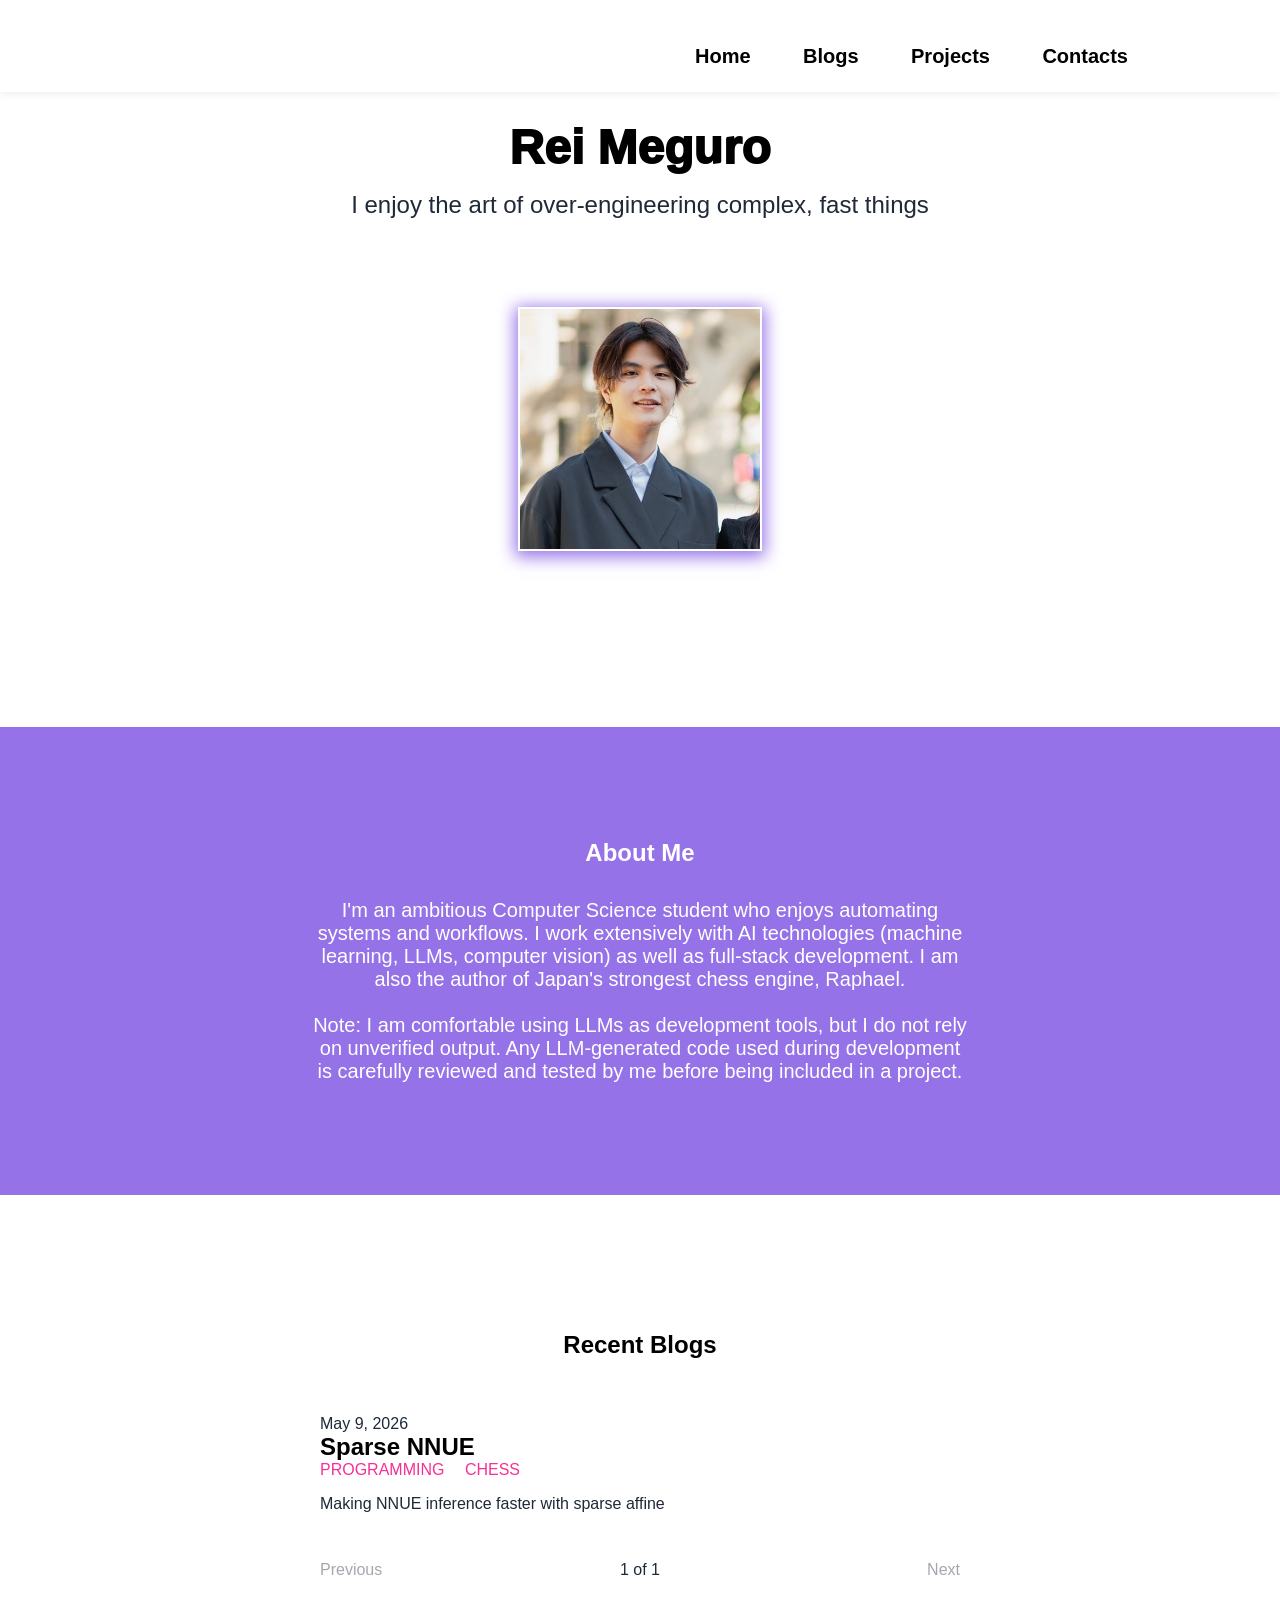
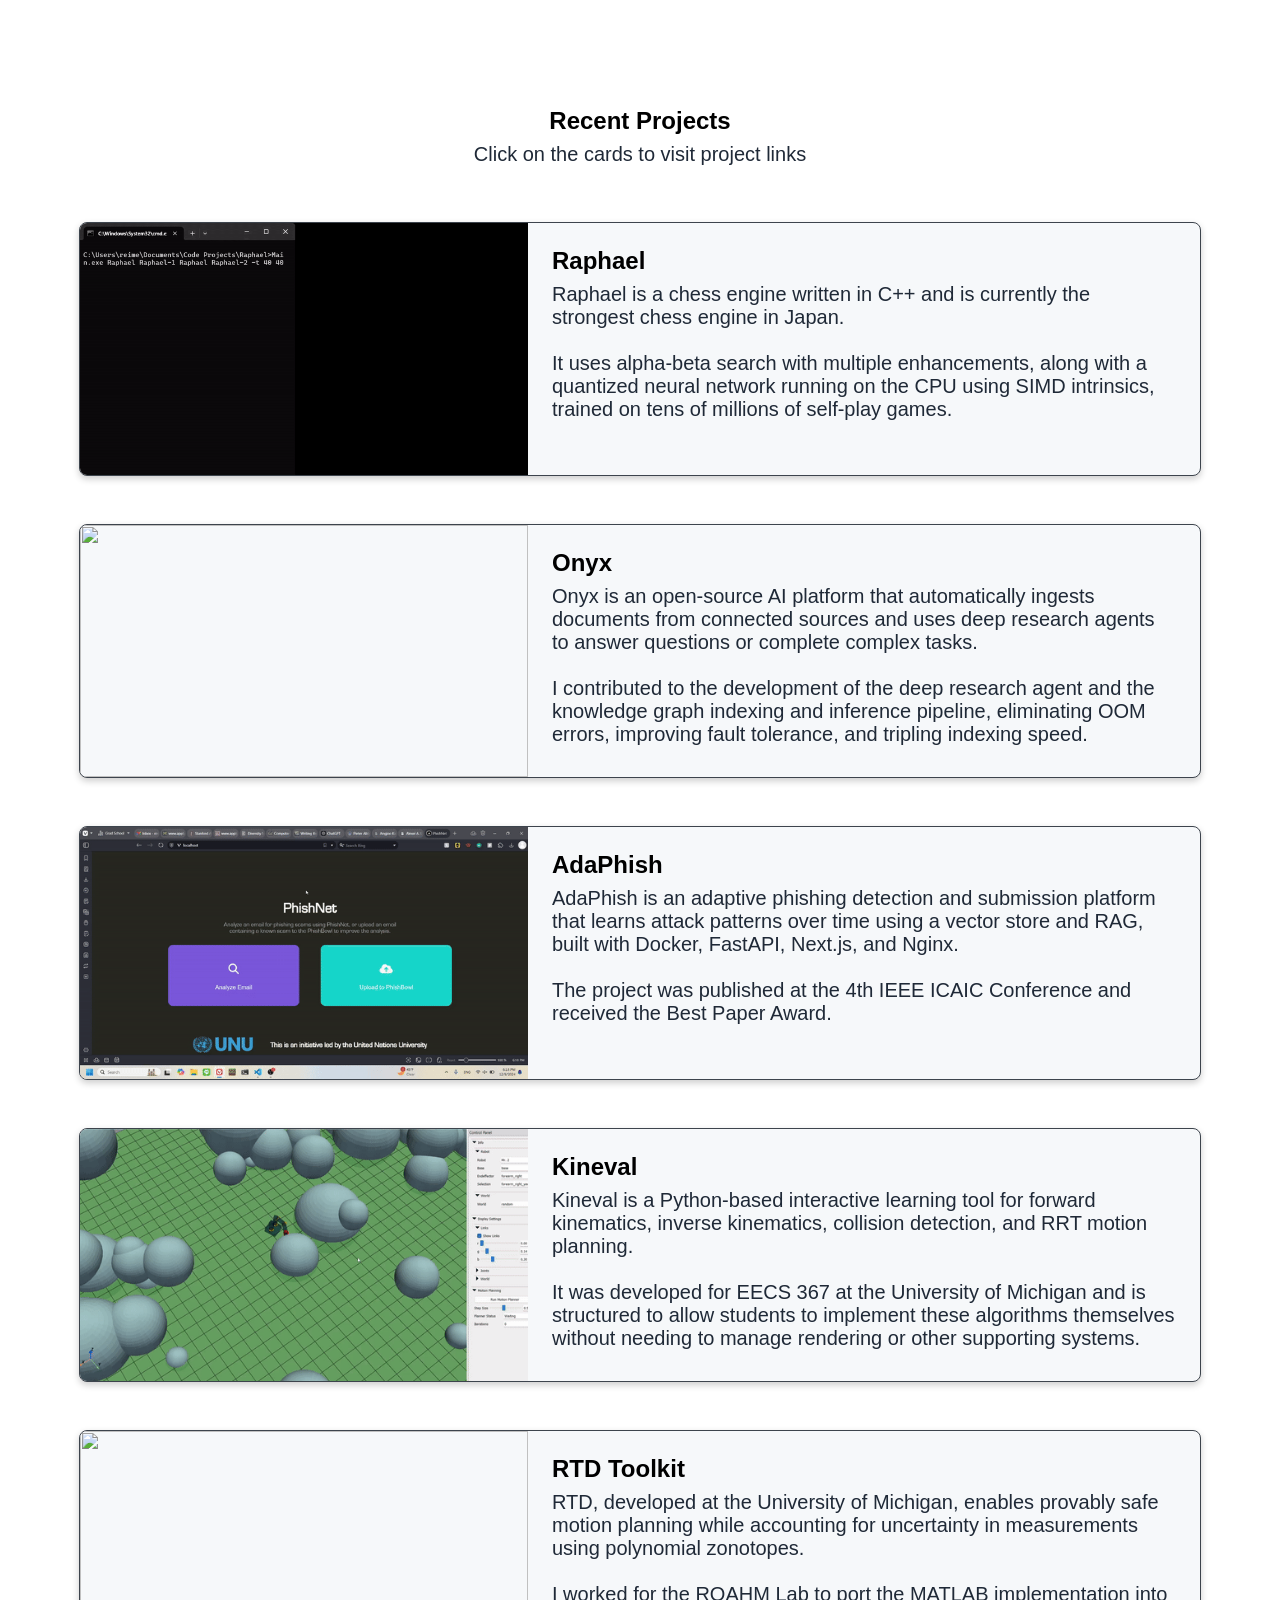
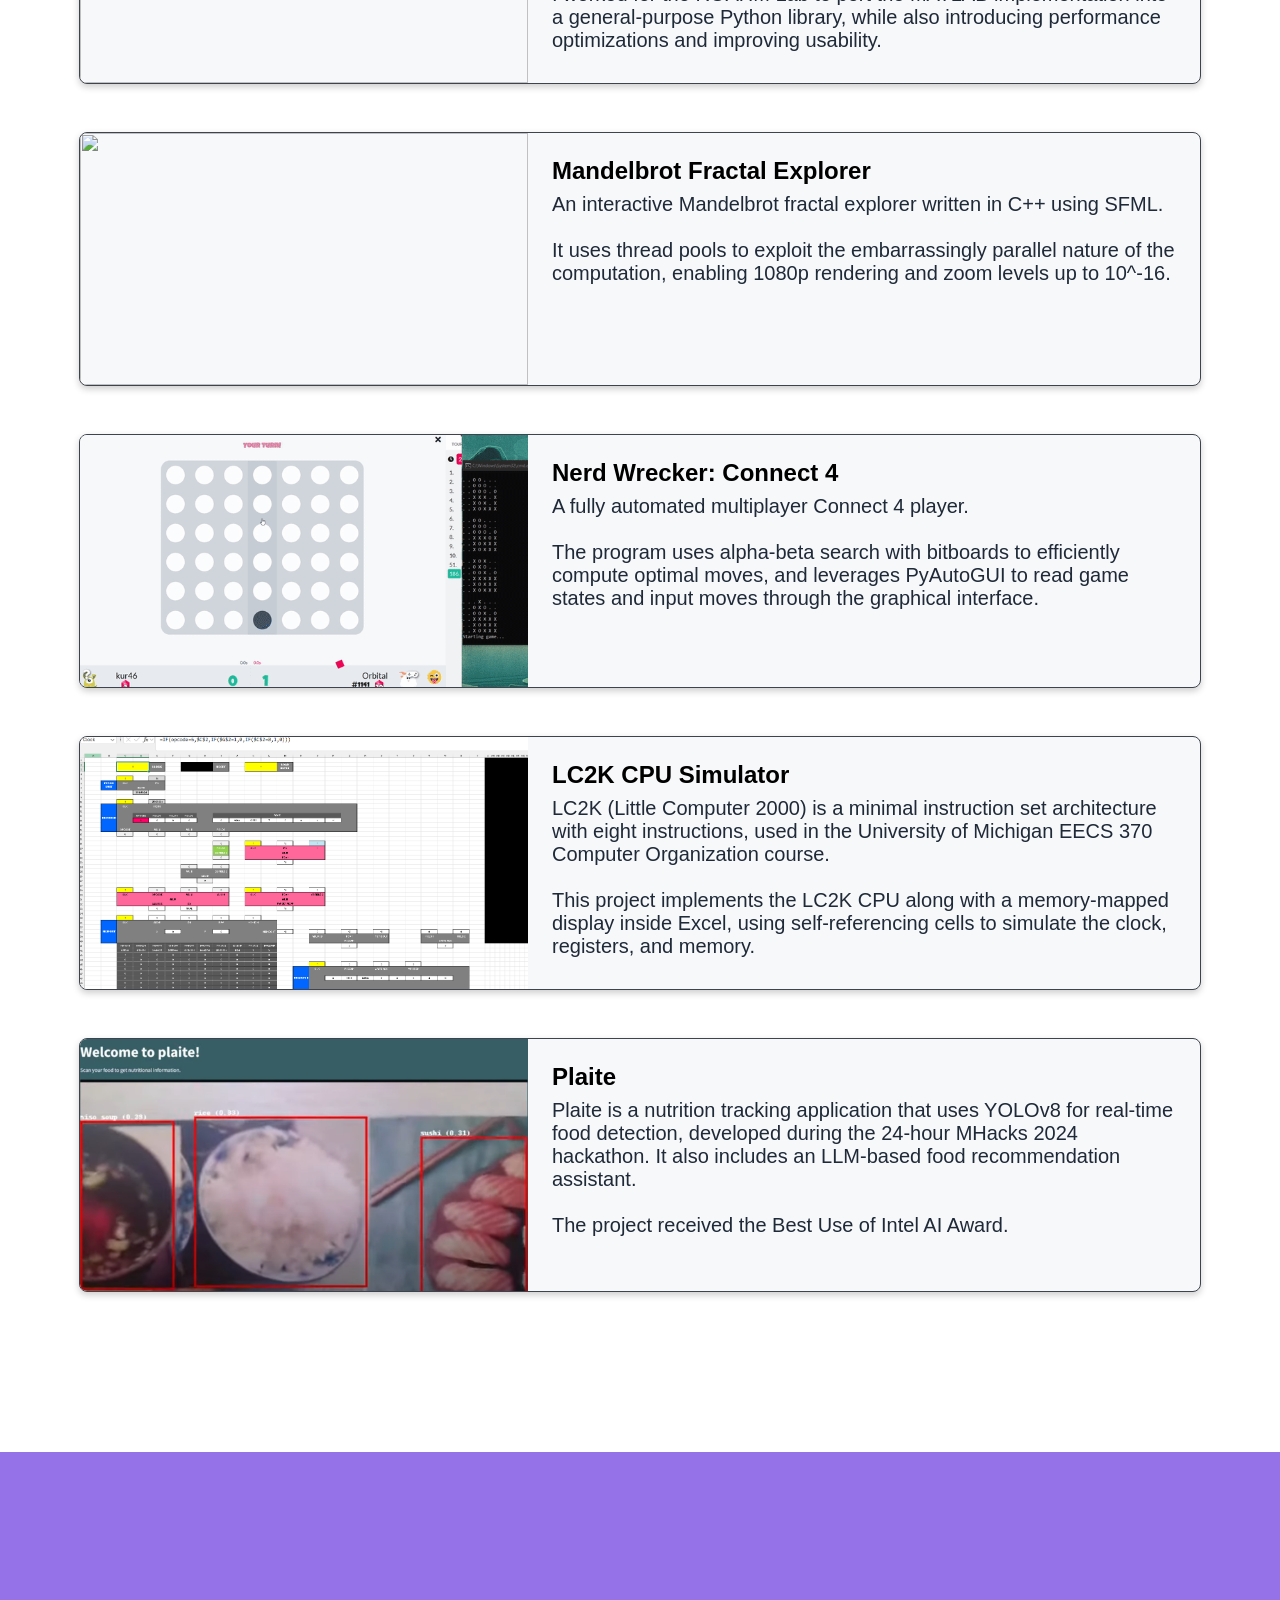
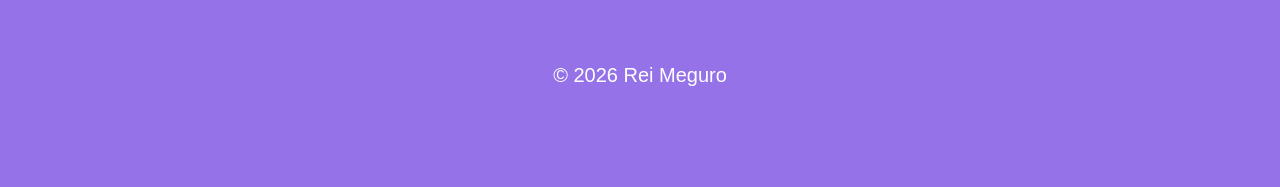
==== commit cdf99e26: "feat: update projects" ====
--- a/index.html
+++ b/index.html
@@ -137,7 +137,7 @@
                     </div>
                 </a>
 
-                <!--Folio-->
+                <!--Folio
                 <a class="card" href="https://www.folio.works" target="_blank">
                     <img class="card-img" src="./images/Folio.png" />
                     <div class="card-text">
@@ -150,9 +150,9 @@
                             Git.
                         </p>
                     </div>
-                </a>
-
-                <!--ConverseCart-->
+                </a>-->
+
+                <!--ConverseCart
                 <a class="card" href="https://convosearch.com" target="_blank">
                     <img class="card-img" src="./images/Converse-Cart.gif" />
                     <div class="card-text">
@@ -165,7 +165,7 @@
                             models, and cross-encoders to enable fast, personalized natural language queries.
                         </p>
                     </div>
-                </a>
+                </a>-->
 
                 <!--RTD-->
                 <a class="card" href="https://github.com/roahmlab/rtd-code-python" target="_blank">
@@ -198,7 +198,7 @@
                     </div>
                 </a>
 
-                <!--Sudoku-->
+                <!--Sudoku
                 <div class="card" href="" target="_blank">
                     <img class="card-img" src="./images/sudoku.gif" />
                     <div class="card-text">
@@ -211,7 +211,7 @@
                             fills the grid automatically.
                         </p>
                     </div>
-                </div>
+                </div>-->
 
                 <!--Connect4-->
                 <div class="card" href="" target="_blank">
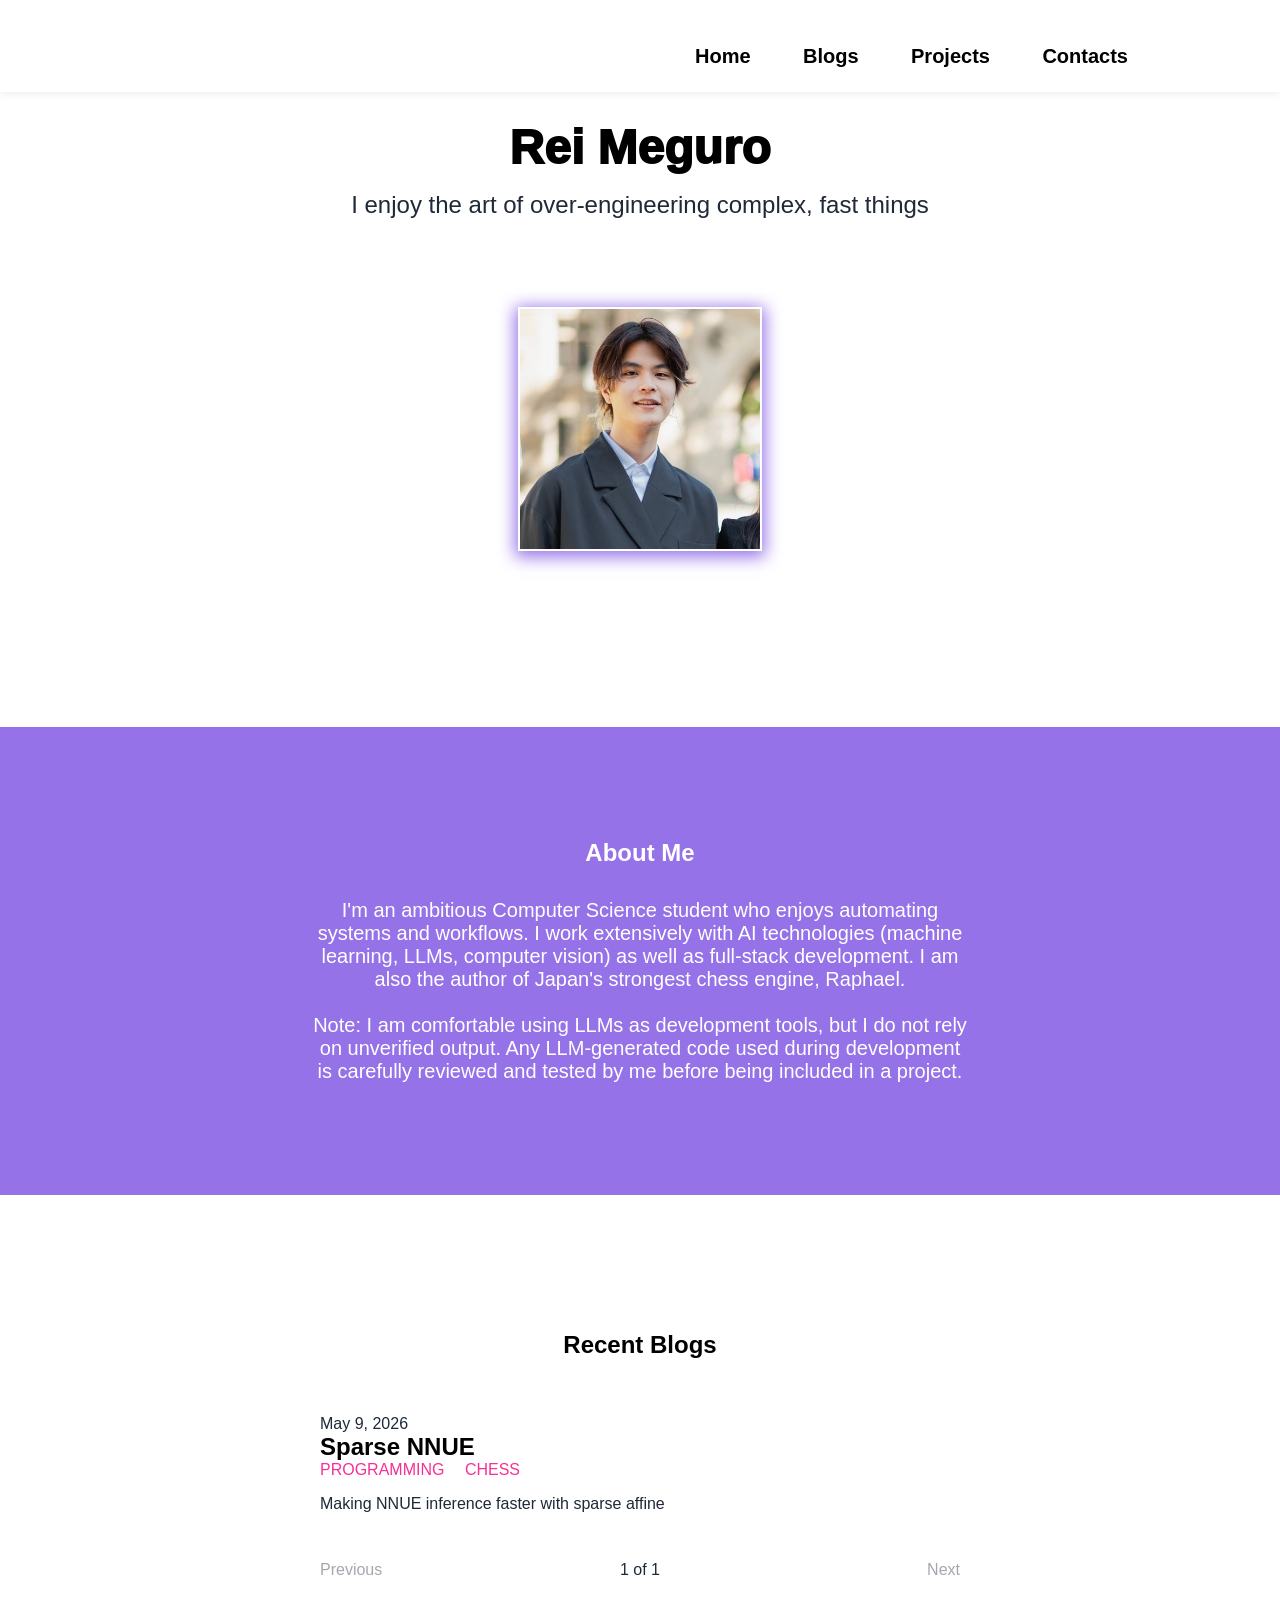
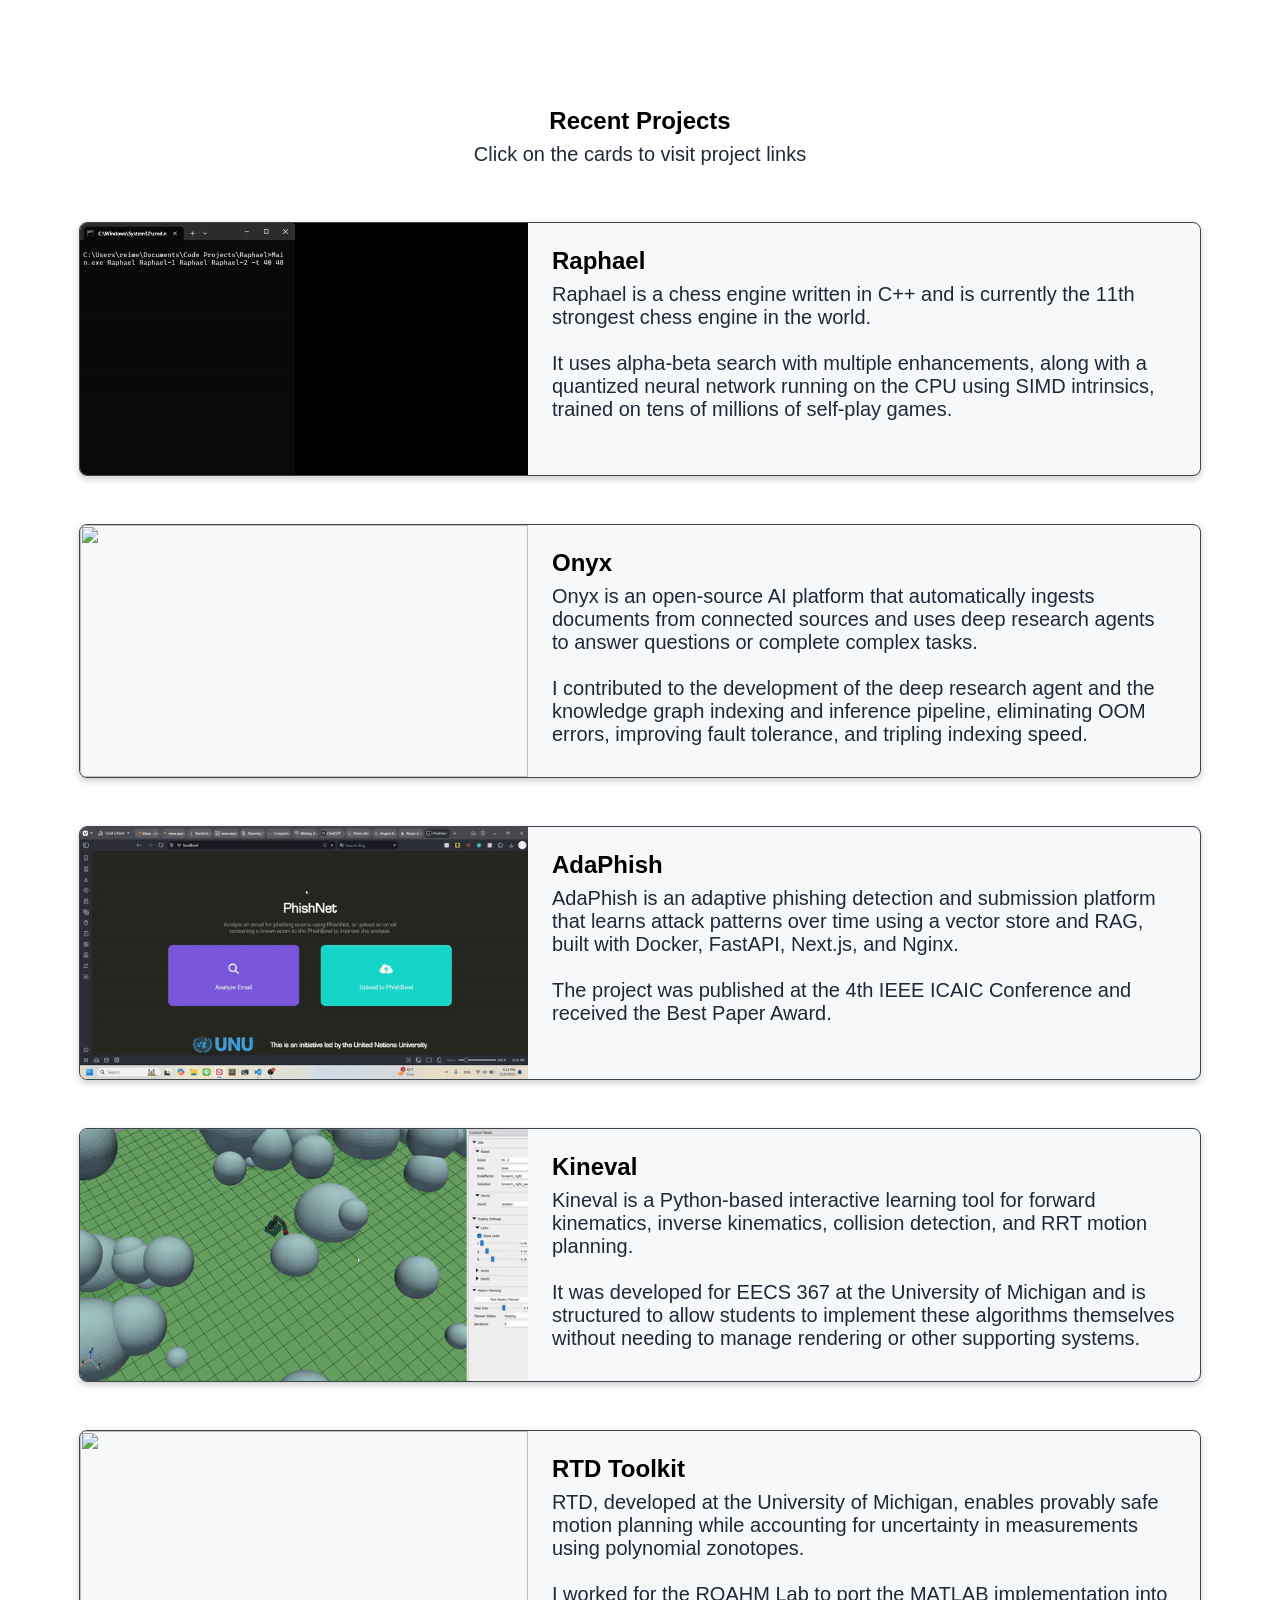
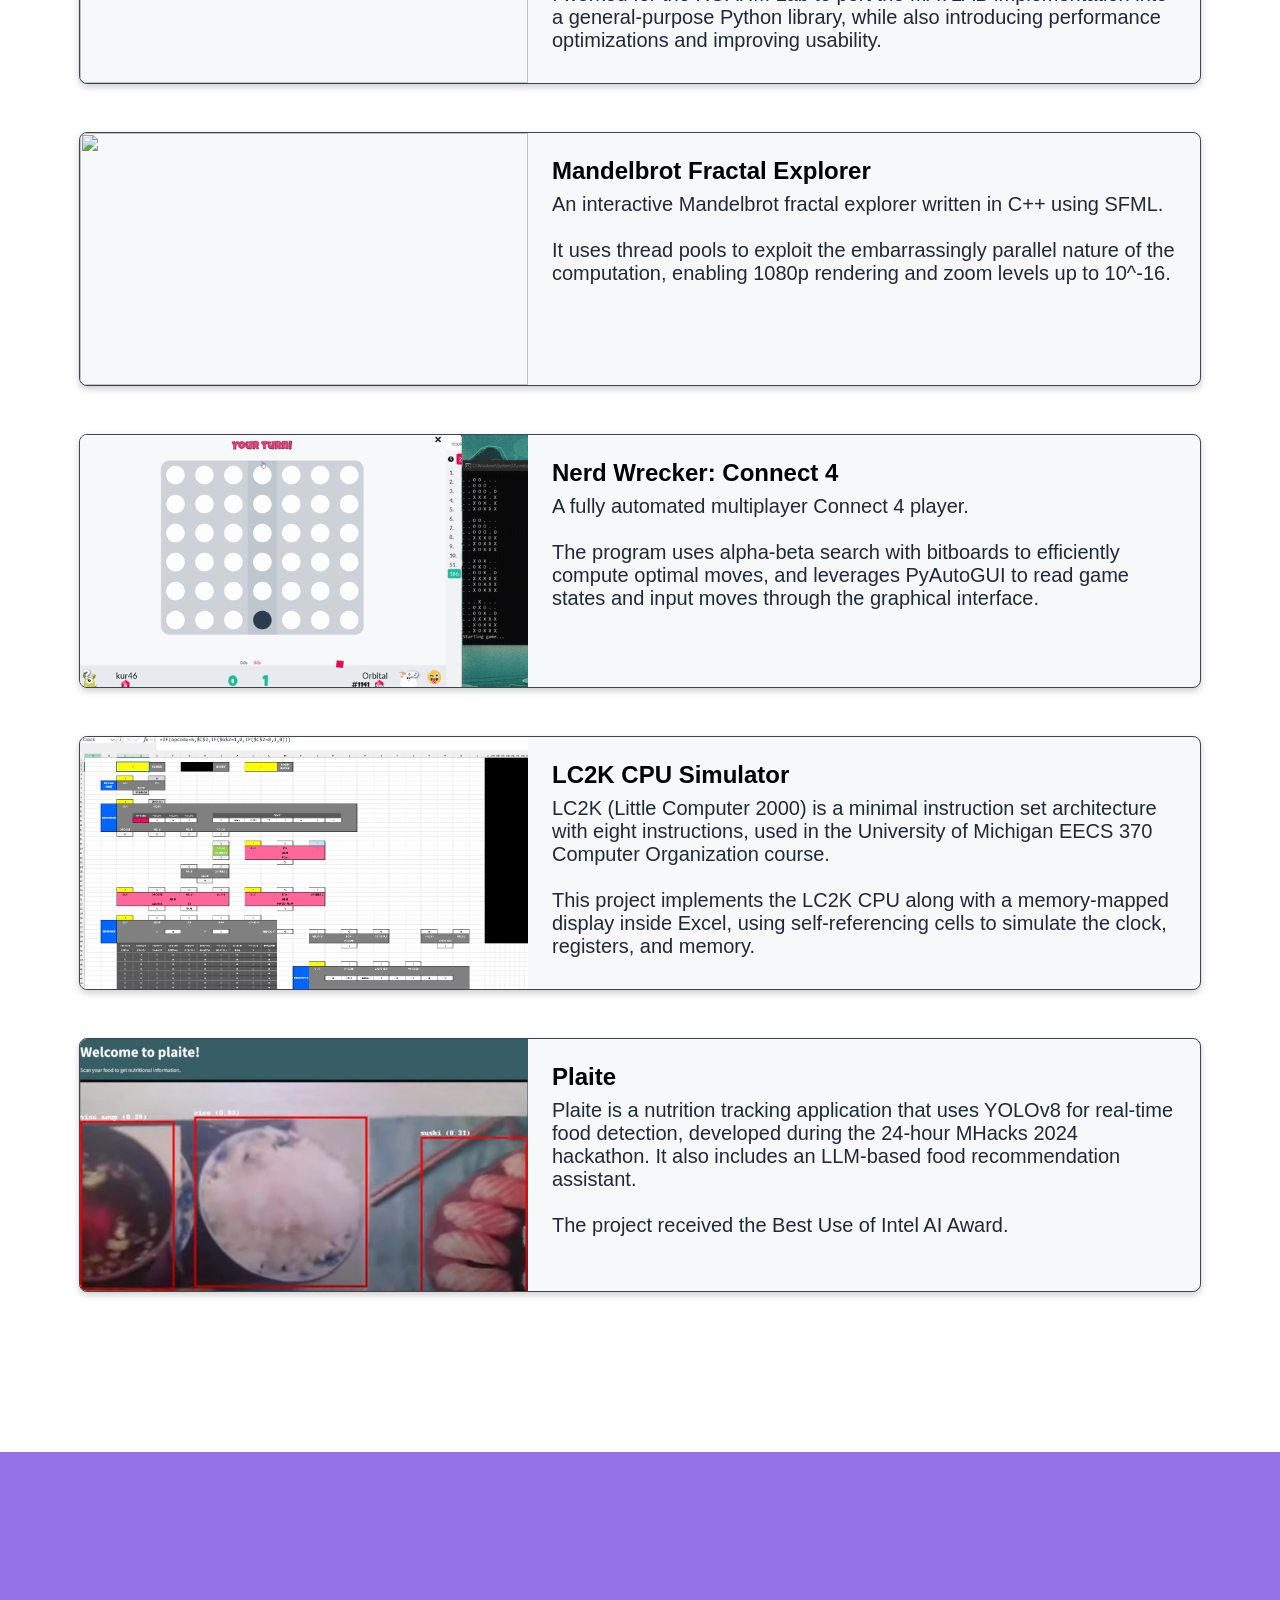
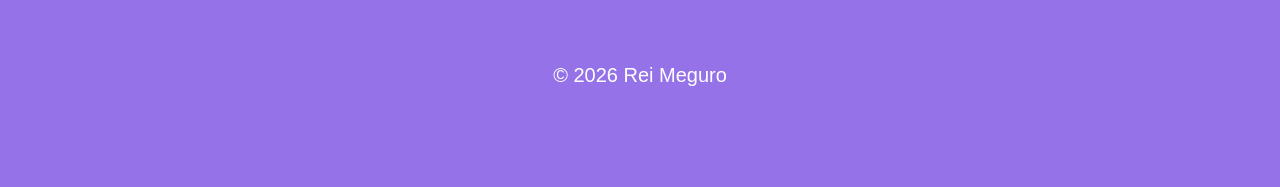
==== commit 8c833a6f: "feat: update Raphael rankings" ====
--- a/index.html
+++ b/index.html
@@ -80,8 +80,8 @@
                     <div class="card-text">
                         <p class="text-size-2 text-weight-2 text-strong">Raphael</p>
                         <p class="text-size-3 text-base">
-                            Raphael is a chess engine written in C++ and is currently the strongest chess engine in
-                            Japan.
+                            Raphael is a chess engine written in C++ and is currently the 11th strongest chess engine in
+                            the world.
                             <br /><br />
                             It uses alpha-beta search with multiple enhancements, along with a quantized neural network
                             running on the CPU using SIMD intrinsics, trained on tens of millions of self-play games.
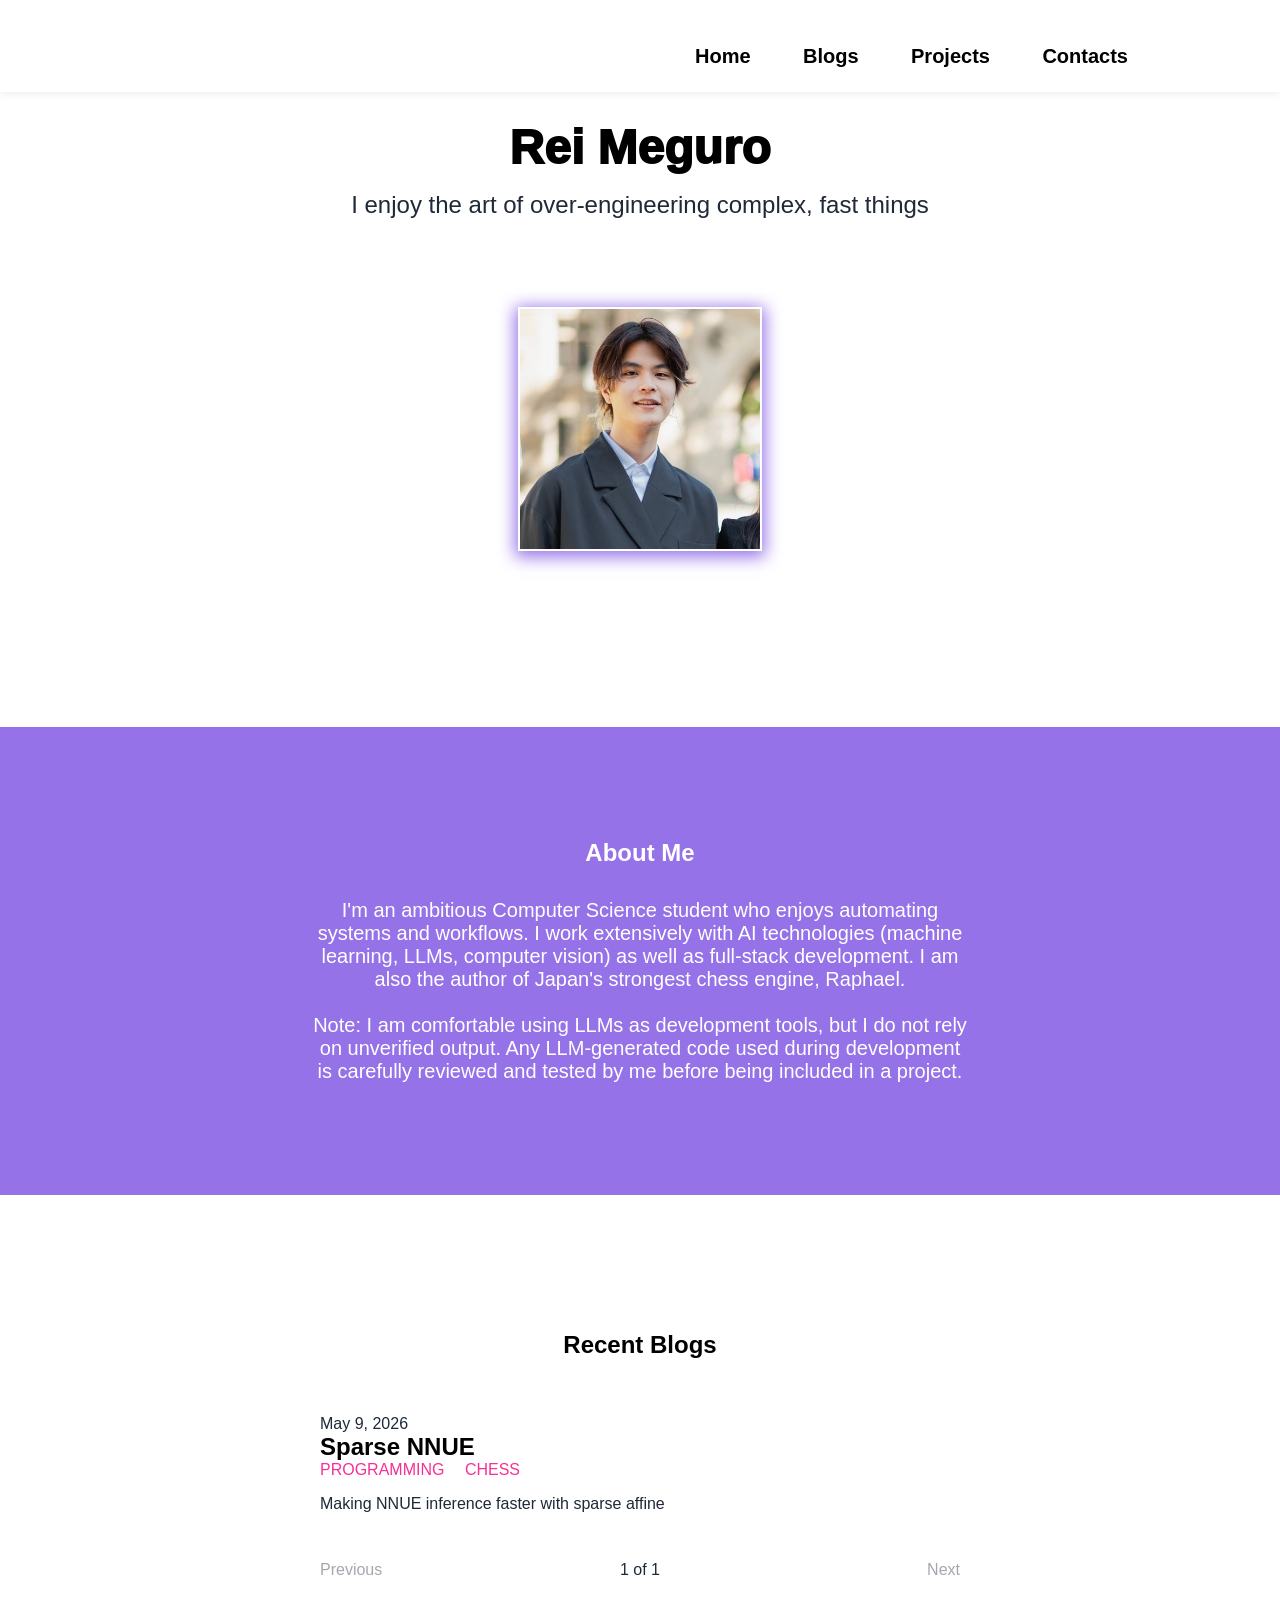
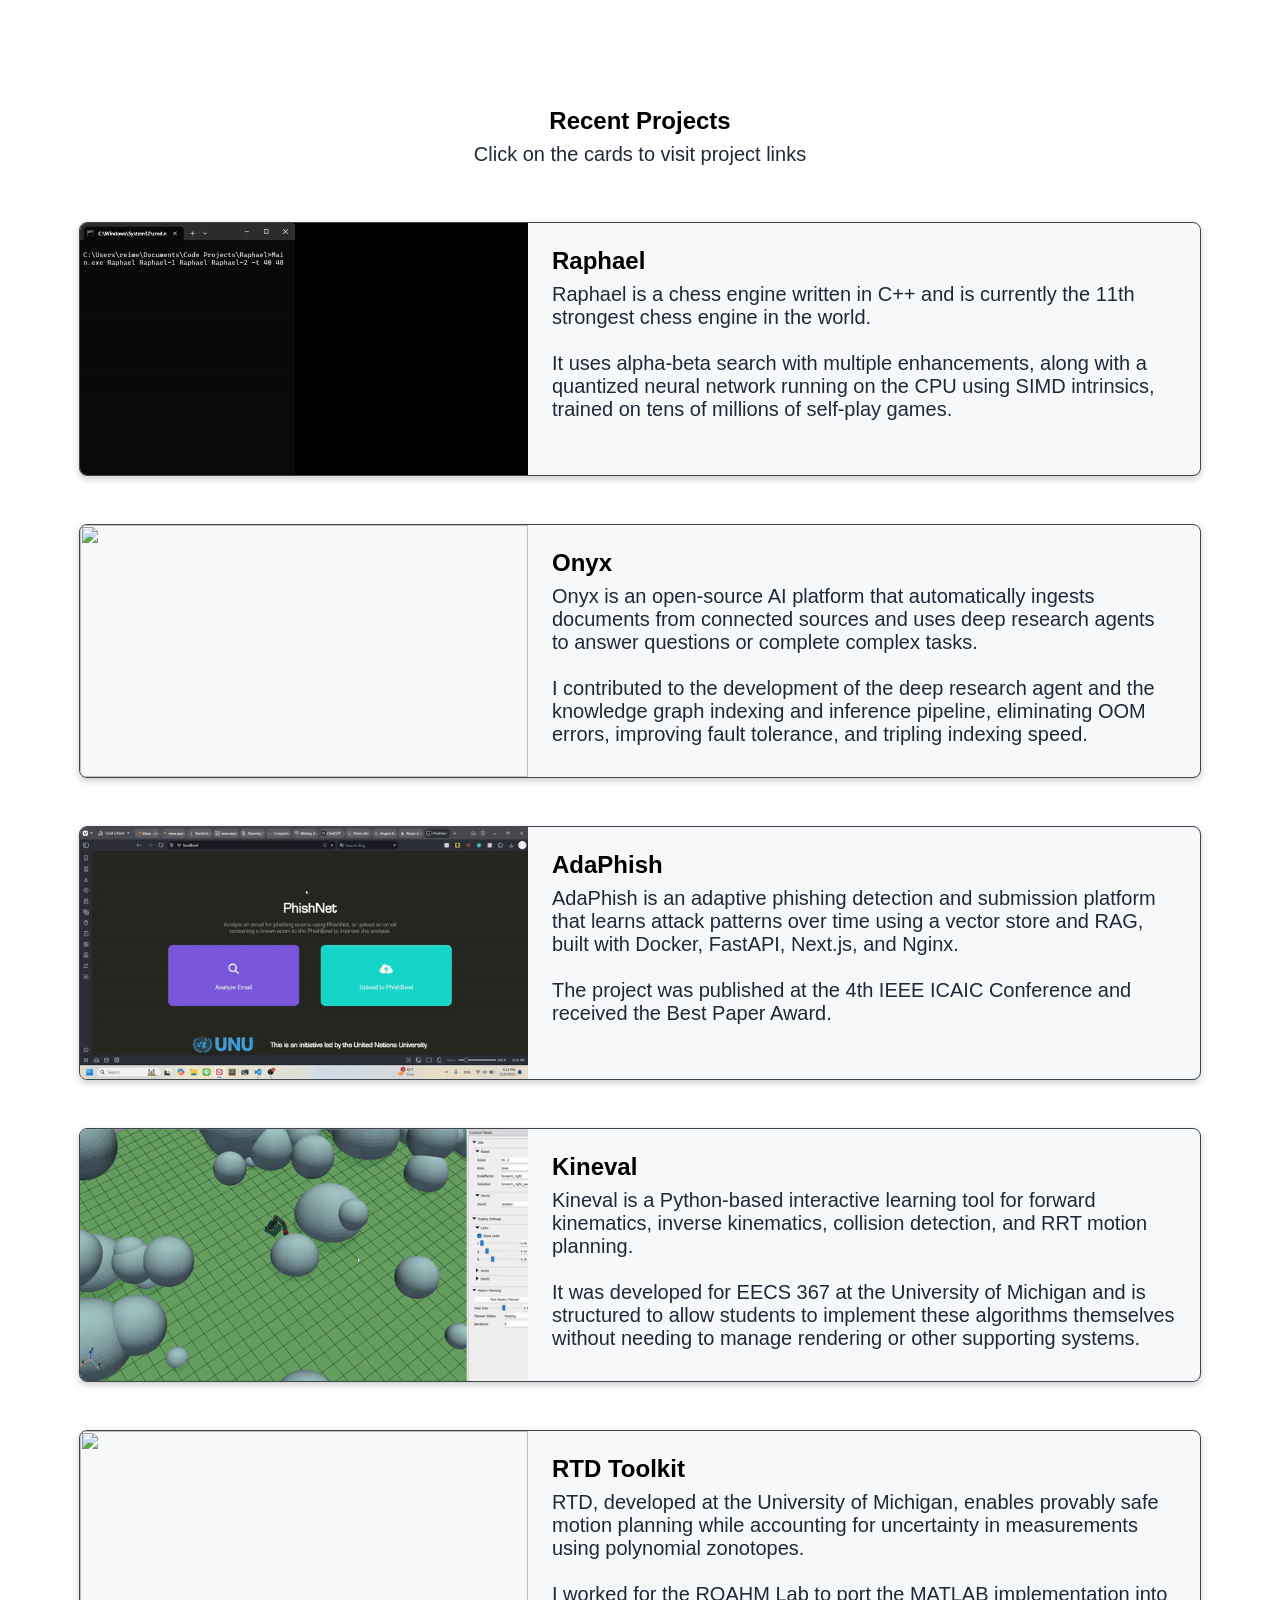
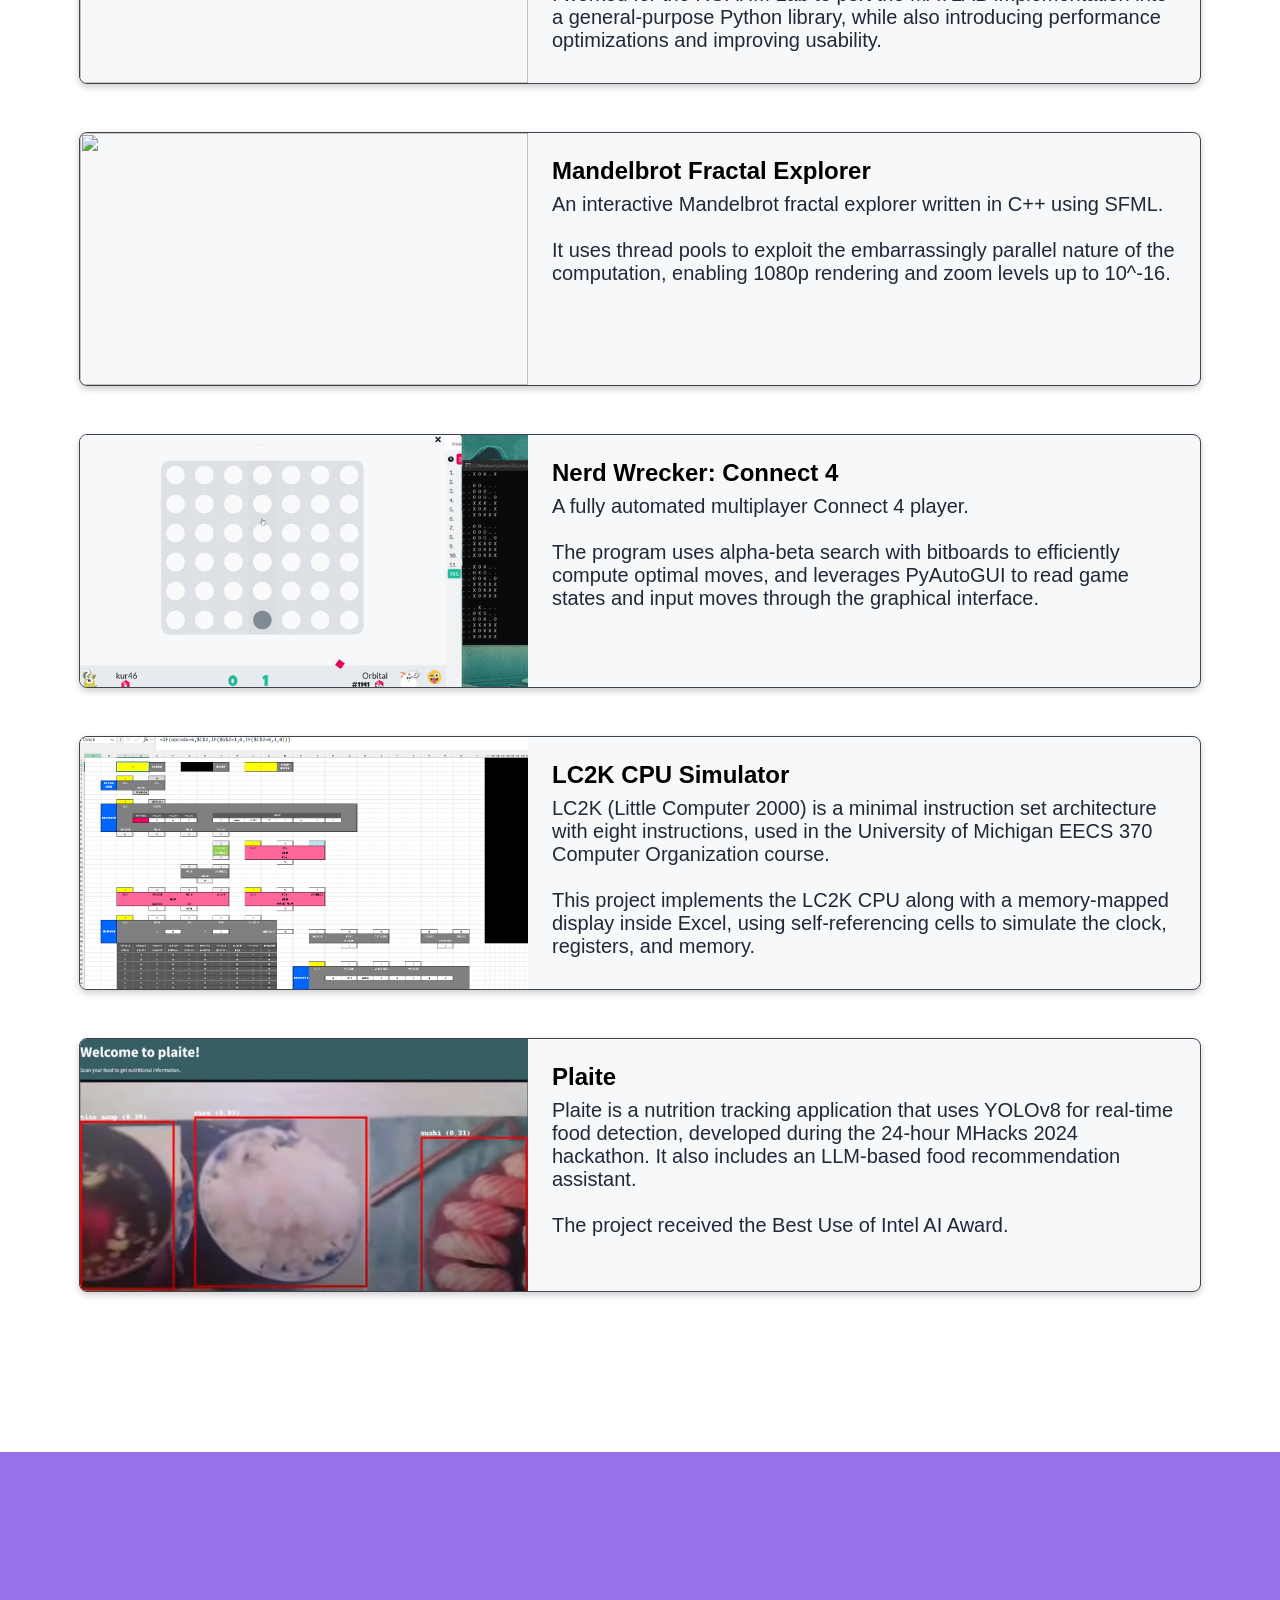
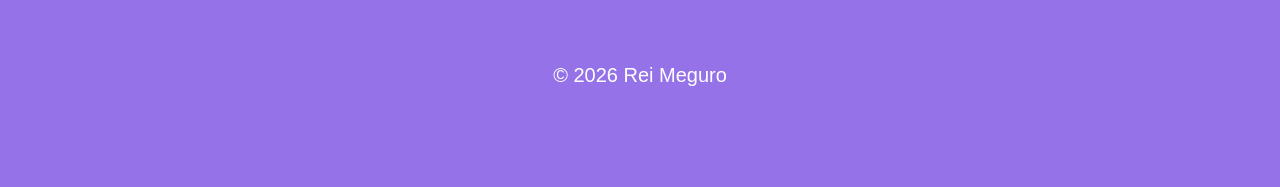
==== commit d8ea7ae6: "feat: more updates" ====
--- a/index.html
+++ b/index.html
@@ -137,36 +137,6 @@
                     </div>
                 </a>
 
-                <!--Folio
-                <a class="card" href="https://www.folio.works" target="_blank">
-                    <img class="card-img" src="./images/Folio.png" />
-                    <div class="card-text">
-                        <p class="text-size-2 text-weight-2 text-strong">Folio</p>
-                        <p class="text-size-3 text-base">
-                            Folio is a startup platform that connects freelancers with venture-backed startups.
-                            <br /><br />
-                            I developed the core email notification system and contributed to data migration pipelines
-                            used to transition from the previous platform, working with Django, Next.js, Docker, and
-                            Git.
-                        </p>
-                    </div>
-                </a>-->
-
-                <!--ConverseCart
-                <a class="card" href="https://convosearch.com" target="_blank">
-                    <img class="card-img" src="./images/Converse-Cart.gif" />
-                    <div class="card-text">
-                        <p class="text-size-2 text-weight-2 text-strong">ConverseCart Search Engine</p>
-                        <p class="text-size-3 text-base">
-                            ConverseCart is a startup that helps retail stores improve product click-through rates by
-                            providing an AI-powered search engine.
-                            <br /><br />
-                            I contributed to early versions of the search system using word embeddings, bag-of-words
-                            models, and cross-encoders to enable fast, personalized natural language queries.
-                        </p>
-                    </div>
-                </a>-->
-
                 <!--RTD-->
                 <a class="card" href="https://github.com/roahmlab/rtd-code-python" target="_blank">
                     <img class="card-img" src="./images/rtd.gif" />
